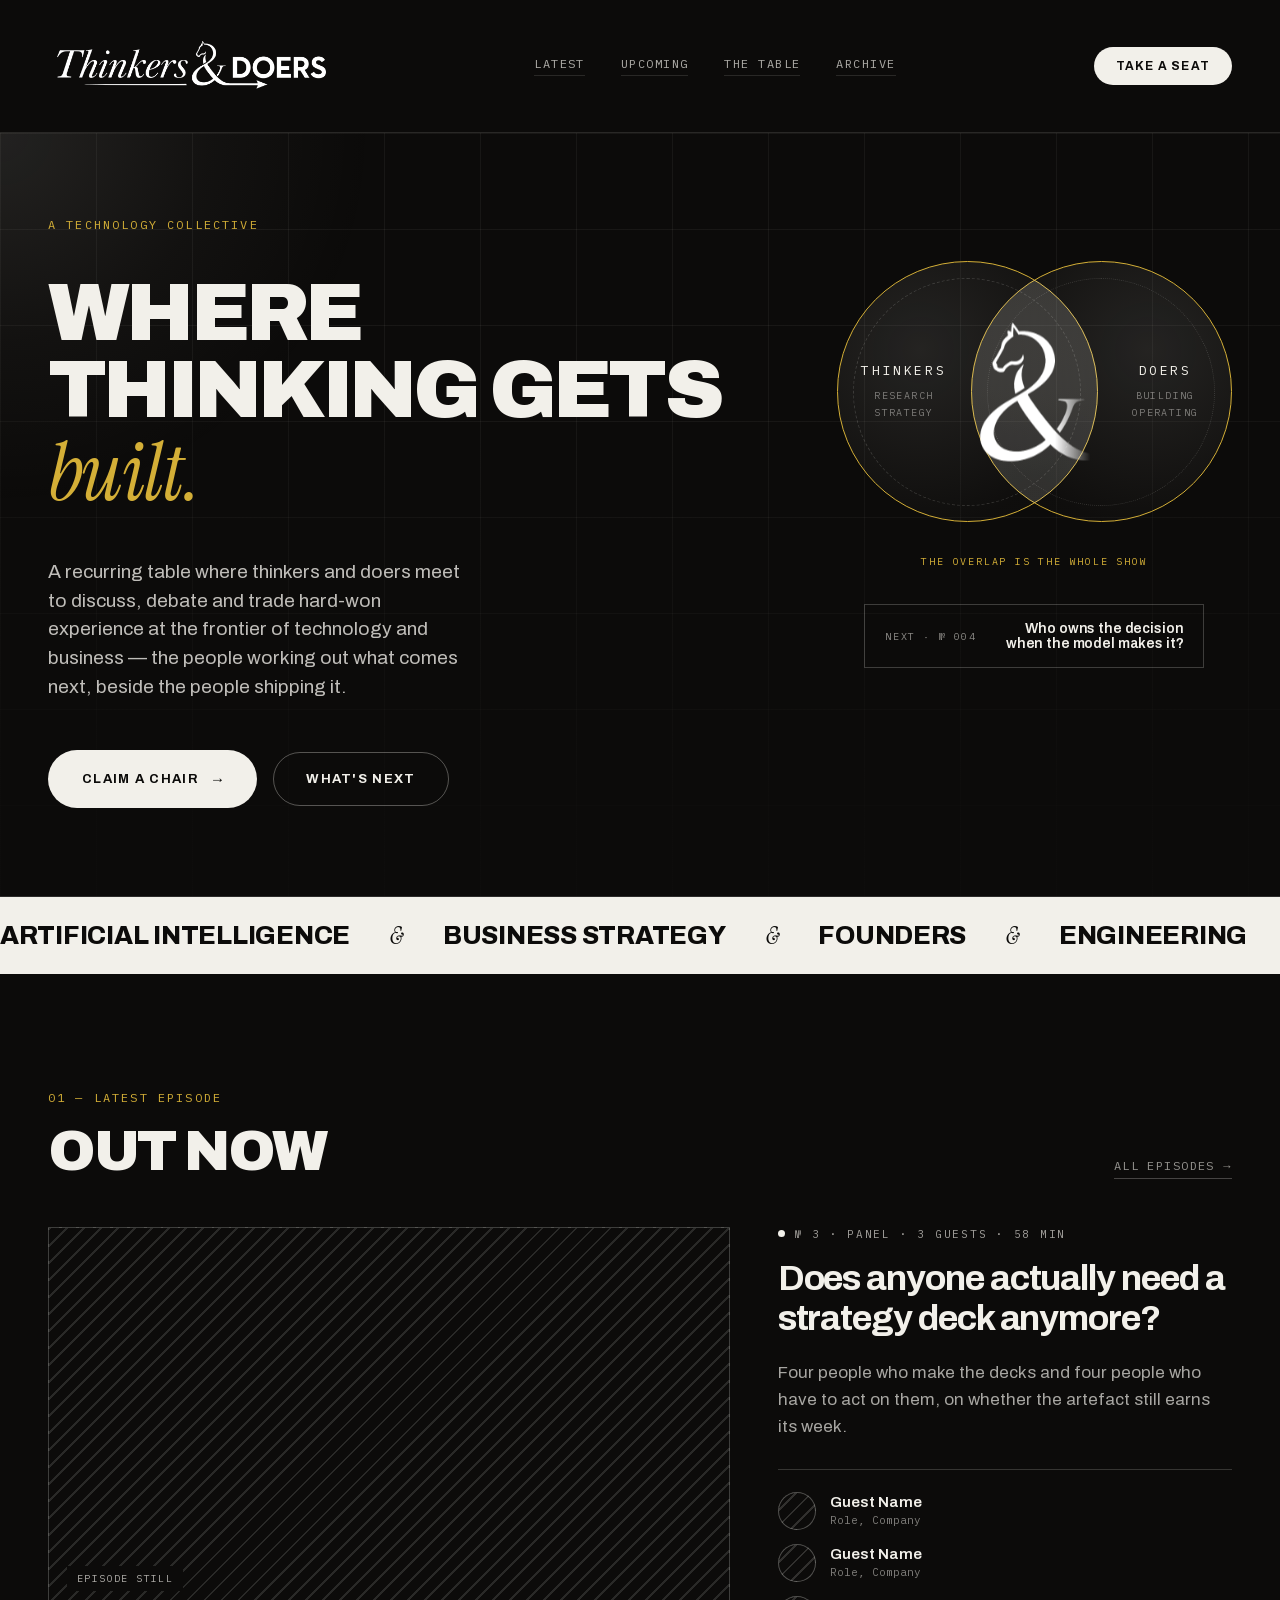
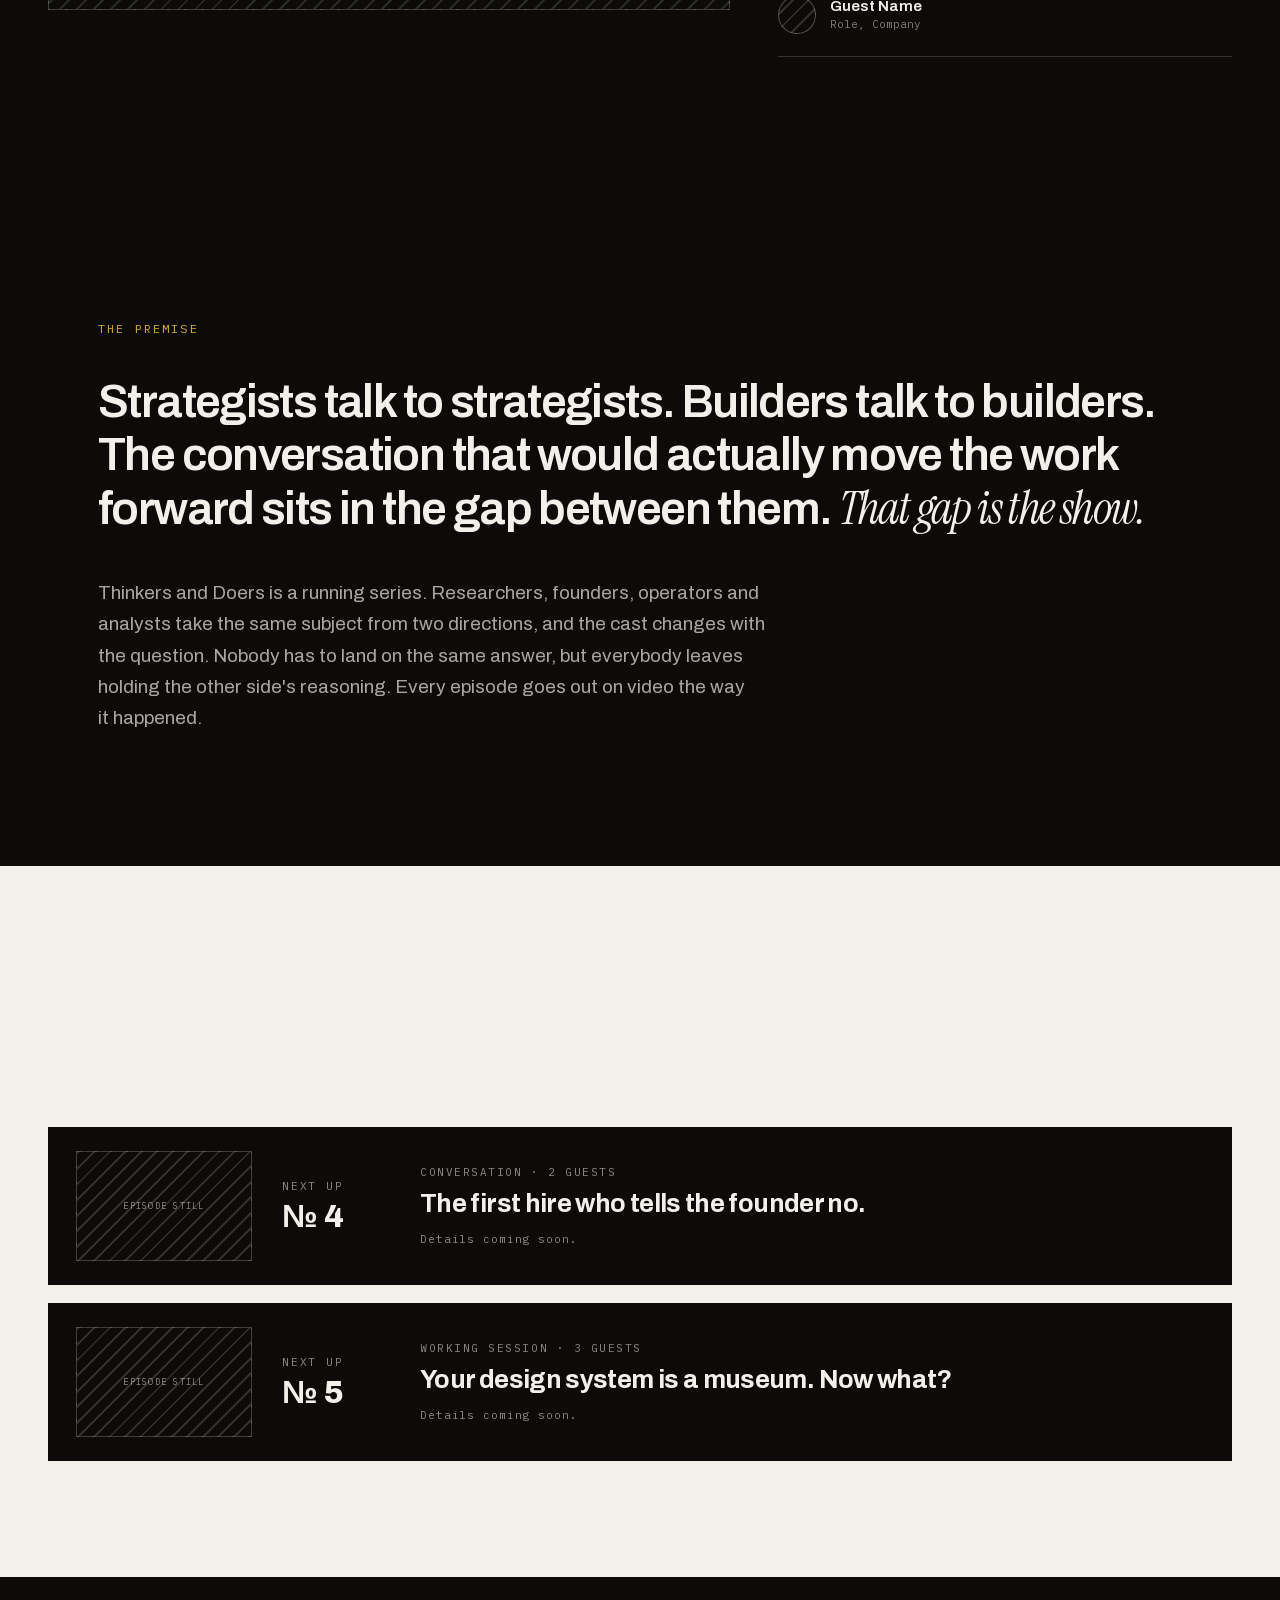
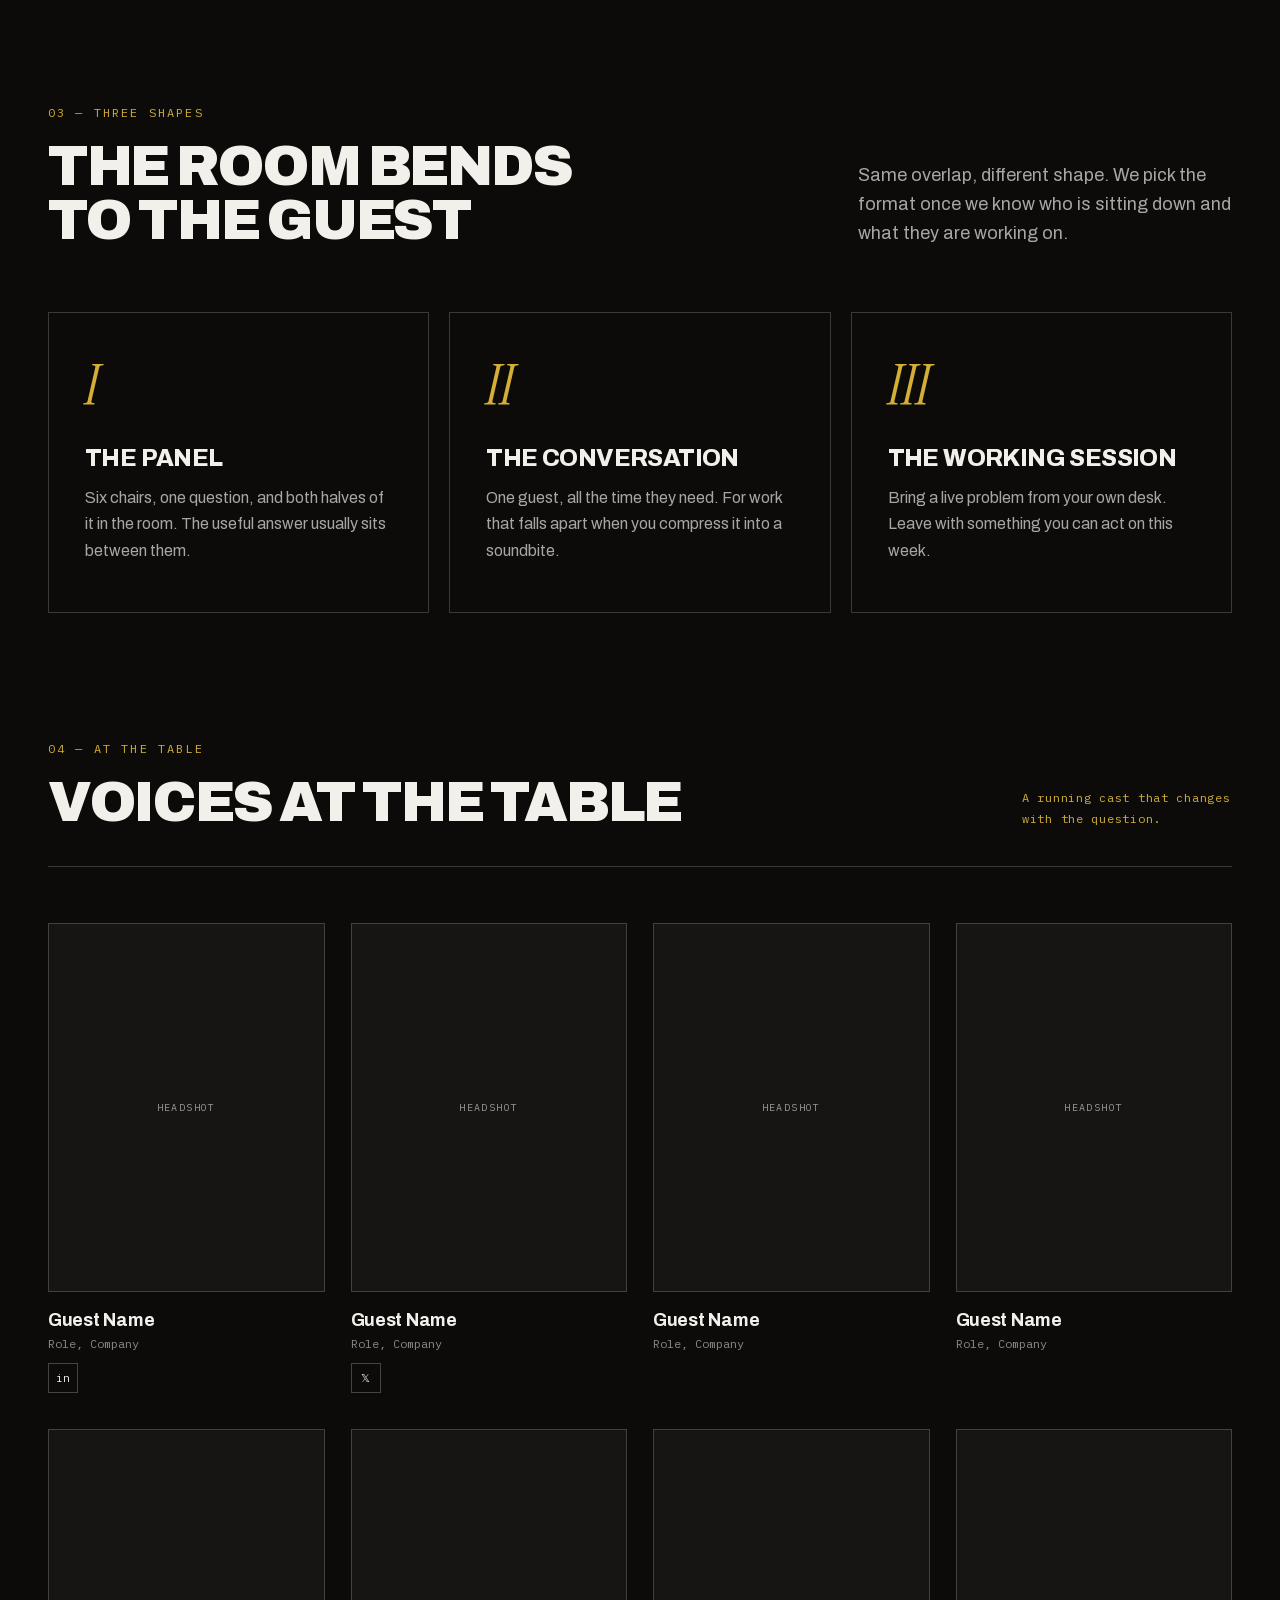
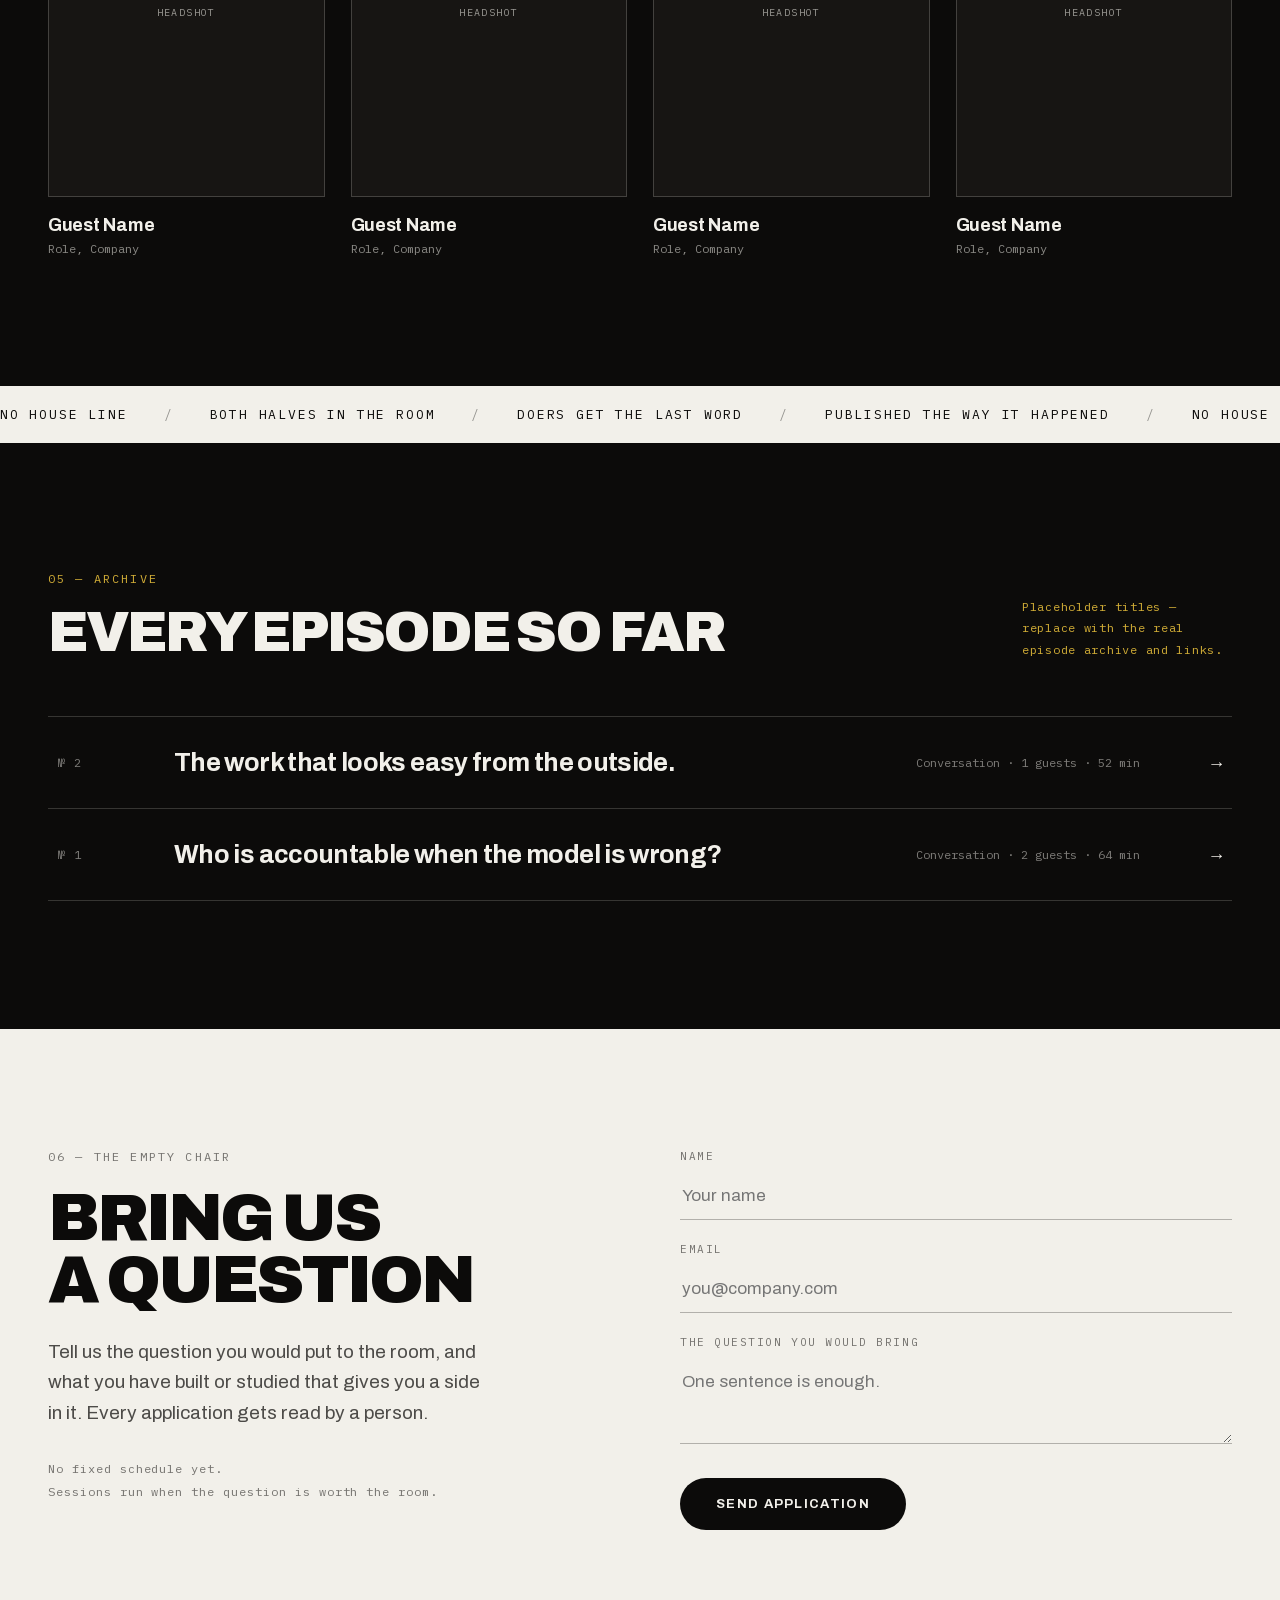
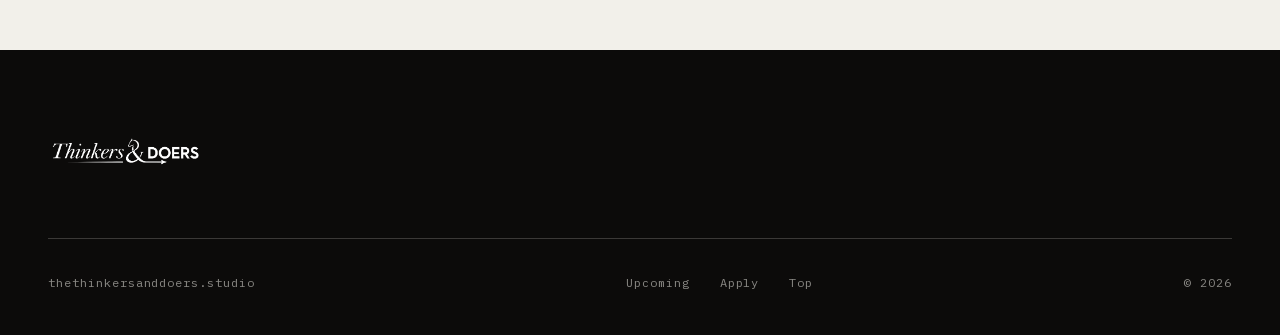
==== index.html @ ba411dca "Update index.html" ====
<!DOCTYPE html>

<html><head>
<meta charset="utf-8"/>
<meta content="width=device-width, initial-scale=1" name="viewport"/>

<link href="css/site.css" rel="stylesheet"/><script src="js/contentful-config.js"></script><script defer="True" src="js/app.js"></script></head>
<body>


<link href="https://fonts.googleapis.com" rel="preconnect"/>
<link crossorigin="" href="https://fonts.gstatic.com" rel="preconnect"/>
<style>/* vietnamese */
@font-face {
  font-family: 'Archivo';
  font-style: normal;
  font-weight: 400;
  font-stretch: 100%;
  font-display: swap;
  src: url("assets/4719a3ae-cb77-4d31-bebf-27160571831c.woff2") format('woff2');
  unicode-range: U+0102-0103, U+0110-0111, U+0128-0129, U+0168-0169, U+01A0-01A1, U+01AF-01B0, U+0300-0301, U+0303-0304, U+0308-0309, U+0323, U+0329, U+1EA0-1EF9, U+20AB;
}
/* latin-ext */
@font-face {
  font-family: 'Archivo';
  font-style: normal;
  font-weight: 400;
  font-stretch: 100%;
  font-display: swap;
  src: url("assets/cec2ffc0-72d8-480b-9ea4-a27e79616622.woff2") format('woff2');
  unicode-range: U+0100-02BA, U+02BD-02C5, U+02C7-02CC, U+02CE-02D7, U+02DD-02FF, U+0304, U+0308, U+0329, U+1D00-1DBF, U+1E00-1E9F, U+1EF2-1EFF, U+2020, U+20A0-20AB, U+20AD-20C0, U+2113, U+2C60-2C7F, U+A720-A7FF;
}
/* latin */
@font-face {
  font-family: 'Archivo';
  font-style: normal;
  font-weight: 400;
  font-stretch: 100%;
  font-display: swap;
  src: url("assets/9b43c657-9368-40c3-822d-322f7251050e.woff2") format('woff2');
  unicode-range: U+0000-00FF, U+0131, U+0152-0153, U+02BB-02BC, U+02C6, U+02DA, U+02DC, U+0304, U+0308, U+0329, U+2000-206F, U+20AC, U+2122, U+2191, U+2193, U+2212, U+2215, U+FEFF, U+FFFD;
}
/* vietnamese */
@font-face {
  font-family: 'Archivo';
  font-style: normal;
  font-weight: 500;
  font-stretch: 100%;
  font-display: swap;
  src: url("assets/4719a3ae-cb77-4d31-bebf-27160571831c.woff2") format('woff2');
  unicode-range: U+0102-0103, U+0110-0111, U+0128-0129, U+0168-0169, U+01A0-01A1, U+01AF-01B0, U+0300-0301, U+0303-0304, U+0308-0309, U+0323, U+0329, U+1EA0-1EF9, U+20AB;
}
/* latin-ext */
@font-face {
  font-family: 'Archivo';
  font-style: normal;
  font-weight: 500;
  font-stretch: 100%;
  font-display: swap;
  src: url("assets/cec2ffc0-72d8-480b-9ea4-a27e79616622.woff2") format('woff2');
  unicode-range: U+0100-02BA, U+02BD-02C5, U+02C7-02CC, U+02CE-02D7, U+02DD-02FF, U+0304, U+0308, U+0329, U+1D00-1DBF, U+1E00-1E9F, U+1EF2-1EFF, U+2020, U+20A0-20AB, U+20AD-20C0, U+2113, U+2C60-2C7F, U+A720-A7FF;
}
/* latin */
@font-face {
  font-family: 'Archivo';
  font-style: normal;
  font-weight: 500;
  font-stretch: 100%;
  font-display: swap;
  src: url("assets/9b43c657-9368-40c3-822d-322f7251050e.woff2") format('woff2');
  unicode-range: U+0000-00FF, U+0131, U+0152-0153, U+02BB-02BC, U+02C6, U+02DA, U+02DC, U+0304, U+0308, U+0329, U+2000-206F, U+20AC, U+2122, U+2191, U+2193, U+2212, U+2215, U+FEFF, U+FFFD;
}
/* vietnamese */
@font-face {
  font-family: 'Archivo';
  font-style: normal;
  font-weight: 600;
  font-stretch: 100%;
  font-display: swap;
  src: url("assets/4719a3ae-cb77-4d31-bebf-27160571831c.woff2") format('woff2');
  unicode-range: U+0102-0103, U+0110-0111, U+0128-0129, U+0168-0169, U+01A0-01A1, U+01AF-01B0, U+0300-0301, U+0303-0304, U+0308-0309, U+0323, U+0329, U+1EA0-1EF9, U+20AB;
}
/* latin-ext */
@font-face {
  font-family: 'Archivo';
  font-style: normal;
  font-weight: 600;
  font-stretch: 100%;
  font-display: swap;
  src: url("assets/cec2ffc0-72d8-480b-9ea4-a27e79616622.woff2") format('woff2');
  unicode-range: U+0100-02BA, U+02BD-02C5, U+02C7-02CC, U+02CE-02D7, U+02DD-02FF, U+0304, U+0308, U+0329, U+1D00-1DBF, U+1E00-1E9F, U+1EF2-1EFF, U+2020, U+20A0-20AB, U+20AD-20C0, U+2113, U+2C60-2C7F, U+A720-A7FF;
}
/* latin */
@font-face {
  font-family: 'Archivo';
  font-style: normal;
  font-weight: 600;
  font-stretch: 100%;
  font-display: swap;
  src: url("assets/9b43c657-9368-40c3-822d-322f7251050e.woff2") format('woff2');
  unicode-range: U+0000-00FF, U+0131, U+0152-0153, U+02BB-02BC, U+02C6, U+02DA, U+02DC, U+0304, U+0308, U+0329, U+2000-206F, U+20AC, U+2122, U+2191, U+2193, U+2212, U+2215, U+FEFF, U+FFFD;
}
/* vietnamese */
@font-face {
  font-family: 'Archivo';
  font-style: normal;
  font-weight: 700;
  font-stretch: 100%;
  font-display: swap;
  src: url("assets/4719a3ae-cb77-4d31-bebf-27160571831c.woff2") format('woff2');
  unicode-range: U+0102-0103, U+0110-0111, U+0128-0129, U+0168-0169, U+01A0-01A1, U+01AF-01B0, U+0300-0301, U+0303-0304, U+0308-0309, U+0323, U+0329, U+1EA0-1EF9, U+20AB;
}
/* latin-ext */
@font-face {
  font-family: 'Archivo';
  font-style: normal;
  font-weight: 700;
  font-stretch: 100%;
  font-display: swap;
  src: url("assets/cec2ffc0-72d8-480b-9ea4-a27e79616622.woff2") format('woff2');
  unicode-range: U+0100-02BA, U+02BD-02C5, U+02C7-02CC, U+02CE-02D7, U+02DD-02FF, U+0304, U+0308, U+0329, U+1D00-1DBF, U+1E00-1E9F, U+1EF2-1EFF, U+2020, U+20A0-20AB, U+20AD-20C0, U+2113, U+2C60-2C7F, U+A720-A7FF;
}
/* latin */
@font-face {
  font-family: 'Archivo';
  font-style: normal;
  font-weight: 700;
  font-stretch: 100%;
  font-display: swap;
  src: url("assets/9b43c657-9368-40c3-822d-322f7251050e.woff2") format('woff2');
  unicode-range: U+0000-00FF, U+0131, U+0152-0153, U+02BB-02BC, U+02C6, U+02DA, U+02DC, U+0304, U+0308, U+0329, U+2000-206F, U+20AC, U+2122, U+2191, U+2193, U+2212, U+2215, U+FEFF, U+FFFD;
}
/* vietnamese */
@font-face {
  font-family: 'Archivo';
  font-style: normal;
  font-weight: 800;
  font-stretch: 100%;
  font-display: swap;
  src: url("assets/4719a3ae-cb77-4d31-bebf-27160571831c.woff2") format('woff2');
  unicode-range: U+0102-0103, U+0110-0111, U+0128-0129, U+0168-0169, U+01A0-01A1, U+01AF-01B0, U+0300-0301, U+0303-0304, U+0308-0309, U+0323, U+0329, U+1EA0-1EF9, U+20AB;
}
/* latin-ext */
@font-face {
  font-family: 'Archivo';
  font-style: normal;
  font-weight: 800;
  font-stretch: 100%;
  font-display: swap;
  src: url("assets/cec2ffc0-72d8-480b-9ea4-a27e79616622.woff2") format('woff2');
  unicode-range: U+0100-02BA, U+02BD-02C5, U+02C7-02CC, U+02CE-02D7, U+02DD-02FF, U+0304, U+0308, U+0329, U+1D00-1DBF, U+1E00-1E9F, U+1EF2-1EFF, U+2020, U+20A0-20AB, U+20AD-20C0, U+2113, U+2C60-2C7F, U+A720-A7FF;
}
/* latin */
@font-face {
  font-family: 'Archivo';
  font-style: normal;
  font-weight: 800;
  font-stretch: 100%;
  font-display: swap;
  src: url("assets/9b43c657-9368-40c3-822d-322f7251050e.woff2") format('woff2');
  unicode-range: U+0000-00FF, U+0131, U+0152-0153, U+02BB-02BC, U+02C6, U+02DA, U+02DC, U+0304, U+0308, U+0329, U+2000-206F, U+20AC, U+2122, U+2191, U+2193, U+2212, U+2215, U+FEFF, U+FFFD;
}
/* vietnamese */
@font-face {
  font-family: 'Archivo';
  font-style: normal;
  font-weight: 900;
  font-stretch: 100%;
  font-display: swap;
  src: url("assets/4719a3ae-cb77-4d31-bebf-27160571831c.woff2") format('woff2');
  unicode-range: U+0102-0103, U+0110-0111, U+0128-0129, U+0168-0169, U+01A0-01A1, U+01AF-01B0, U+0300-0301, U+0303-0304, U+0308-0309, U+0323, U+0329, U+1EA0-1EF9, U+20AB;
}
/* latin-ext */
@font-face {
  font-family: 'Archivo';
  font-style: normal;
  font-weight: 900;
  font-stretch: 100%;
  font-display: swap;
  src: url("assets/cec2ffc0-72d8-480b-9ea4-a27e79616622.woff2") format('woff2');
  unicode-range: U+0100-02BA, U+02BD-02C5, U+02C7-02CC, U+02CE-02D7, U+02DD-02FF, U+0304, U+0308, U+0329, U+1D00-1DBF, U+1E00-1E9F, U+1EF2-1EFF, U+2020, U+20A0-20AB, U+20AD-20C0, U+2113, U+2C60-2C7F, U+A720-A7FF;
}
/* latin */
@font-face {
  font-family: 'Archivo';
  font-style: normal;
  font-weight: 900;
  font-stretch: 100%;
  font-display: swap;
  src: url("assets/9b43c657-9368-40c3-822d-322f7251050e.woff2") format('woff2');
  unicode-range: U+0000-00FF, U+0131, U+0152-0153, U+02BB-02BC, U+02C6, U+02DA, U+02DC, U+0304, U+0308, U+0329, U+2000-206F, U+20AC, U+2122, U+2191, U+2193, U+2212, U+2215, U+FEFF, U+FFFD;
}
/* cyrillic-ext */
@font-face {
  font-family: 'IBM Plex Mono';
  font-style: normal;
  font-weight: 400;
  font-display: swap;
  src: url("assets/10ae69d8-ba87-4111-8df3-6f2a97eb51b6.woff2") format('woff2');
  unicode-range: U+0460-052F, U+1C80-1C8A, U+20B4, U+2DE0-2DFF, U+A640-A69F, U+FE2E-FE2F;
}
/* cyrillic */
@font-face {
  font-family: 'IBM Plex Mono';
  font-style: normal;
  font-weight: 400;
  font-display: swap;
  src: url("assets/4d1a39d1-02e5-4888-9687-e2eee69505e9.woff2") format('woff2');
  unicode-range: U+0301, U+0400-045F, U+0490-0491, U+04B0-04B1, U+2116;
}
/* vietnamese */
@font-face {
  font-family: 'IBM Plex Mono';
  font-style: normal;
  font-weight: 400;
  font-display: swap;
  src: url("assets/0b4d0ebc-cb80-4b86-8756-819ba32a2f39.woff2") format('woff2');
  unicode-range: U+0102-0103, U+0110-0111, U+0128-0129, U+0168-0169, U+01A0-01A1, U+01AF-01B0, U+0300-0301, U+0303-0304, U+0308-0309, U+0323, U+0329, U+1EA0-1EF9, U+20AB;
}
/* latin-ext */
@font-face {
  font-family: 'IBM Plex Mono';
  font-style: normal;
  font-weight: 400;
  font-display: swap;
  src: url("assets/829e0fd6-22c1-4a26-b351-6368c0c0b77a.woff2") format('woff2');
  unicode-range: U+0100-02BA, U+02BD-02C5, U+02C7-02CC, U+02CE-02D7, U+02DD-02FF, U+0304, U+0308, U+0329, U+1D00-1DBF, U+1E00-1E9F, U+1EF2-1EFF, U+2020, U+20A0-20AB, U+20AD-20C0, U+2113, U+2C60-2C7F, U+A720-A7FF;
}
/* latin */
@font-face {
  font-family: 'IBM Plex Mono';
  font-style: normal;
  font-weight: 400;
  font-display: swap;
  src: url("assets/8c51446f-d220-4cb7-9d1c-fde087df1583.woff2") format('woff2');
  unicode-range: U+0000-00FF, U+0131, U+0152-0153, U+02BB-02BC, U+02C6, U+02DA, U+02DC, U+0304, U+0308, U+0329, U+2000-206F, U+20AC, U+2122, U+2191, U+2193, U+2212, U+2215, U+FEFF, U+FFFD;
}
/* cyrillic-ext */
@font-face {
  font-family: 'IBM Plex Mono';
  font-style: normal;
  font-weight: 500;
  font-display: swap;
  src: url("assets/fdde5977-06d8-4953-a5c5-2fdf9b05ec88.woff2") format('woff2');
  unicode-range: U+0460-052F, U+1C80-1C8A, U+20B4, U+2DE0-2DFF, U+A640-A69F, U+FE2E-FE2F;
}
/* cyrillic */
@font-face {
  font-family: 'IBM Plex Mono';
  font-style: normal;
  font-weight: 500;
  font-display: swap;
  src: url("assets/e7423725-7343-4f62-a090-c8ae5ddee151.woff2") format('woff2');
  unicode-range: U+0301, U+0400-045F, U+0490-0491, U+04B0-04B1, U+2116;
}
/* vietnamese */
@font-face {
  font-family: 'IBM Plex Mono';
  font-style: normal;
  font-weight: 500;
  font-display: swap;
  src: url("assets/a8c35145-2b25-411c-8265-ce615ccd0000.woff2") format('woff2');
  unicode-range: U+0102-0103, U+0110-0111, U+0128-0129, U+0168-0169, U+01A0-01A1, U+01AF-01B0, U+0300-0301, U+0303-0304, U+0308-0309, U+0323, U+0329, U+1EA0-1EF9, U+20AB;
}
/* latin-ext */
@font-face {
  font-family: 'IBM Plex Mono';
  font-style: normal;
  font-weight: 500;
  font-display: swap;
  src: url("assets/85552132-4c60-444d-bf93-bd5ab404fb24.woff2") format('woff2');
  unicode-range: U+0100-02BA, U+02BD-02C5, U+02C7-02CC, U+02CE-02D7, U+02DD-02FF, U+0304, U+0308, U+0329, U+1D00-1DBF, U+1E00-1E9F, U+1EF2-1EFF, U+2020, U+20A0-20AB, U+20AD-20C0, U+2113, U+2C60-2C7F, U+A720-A7FF;
}
/* latin */
@font-face {
  font-family: 'IBM Plex Mono';
  font-style: normal;
  font-weight: 500;
  font-display: swap;
  src: url("assets/7594d593-f907-41e8-8f90-cdd5a139e31e.woff2") format('woff2');
  unicode-range: U+0000-00FF, U+0131, U+0152-0153, U+02BB-02BC, U+02C6, U+02DA, U+02DC, U+0304, U+0308, U+0329, U+2000-206F, U+20AC, U+2122, U+2191, U+2193, U+2212, U+2215, U+FEFF, U+FFFD;
}
/* latin-ext */
@font-face {
  font-family: 'Instrument Serif';
  font-style: italic;
  font-weight: 400;
  font-display: swap;
  src: url("assets/b27f3db6-07c5-4ecf-91a4-0f90c6d08f3a.woff2") format('woff2');
  unicode-range: U+0100-02BA, U+02BD-02C5, U+02C7-02CC, U+02CE-02D7, U+02DD-02FF, U+0304, U+0308, U+0329, U+1D00-1DBF, U+1E00-1E9F, U+1EF2-1EFF, U+2020, U+20A0-20AB, U+20AD-20C0, U+2113, U+2C60-2C7F, U+A720-A7FF;
}
/* latin */
@font-face {
  font-family: 'Instrument Serif';
  font-style: italic;
  font-weight: 400;
  font-display: swap;
  src: url("assets/a9b9c350-57a4-4765-9105-528313828cac.woff2") format('woff2');
  unicode-range: U+0000-00FF, U+0131, U+0152-0153, U+02BB-02BC, U+02C6, U+02DA, U+02DC, U+0304, U+0308, U+0329, U+2000-206F, U+20AC, U+2122, U+2191, U+2193, U+2212, U+2215, U+FEFF, U+FFFD;
}
/* latin-ext */
@font-face {
  font-family: 'Instrument Serif';
  font-style: normal;
  font-weight: 400;
  font-display: swap;
  src: url("assets/3253e7dc-650b-403c-9054-ce672b40c518.woff2") format('woff2');
  unicode-range: U+0100-02BA, U+02BD-02C5, U+02C7-02CC, U+02CE-02D7, U+02DD-02FF, U+0304, U+0308, U+0329, U+1D00-1DBF, U+1E00-1E9F, U+1EF2-1EFF, U+2020, U+20A0-20AB, U+20AD-20C0, U+2113, U+2C60-2C7F, U+A720-A7FF;
}
/* latin */
@font-face {
  font-family: 'Instrument Serif';
  font-style: normal;
  font-weight: 400;
  font-display: swap;
  src: url("assets/3d192d7c-6686-436c-86f0-53b54840020a.woff2") format('woff2');
  unicode-range: U+0000-00FF, U+0131, U+0152-0153, U+02BB-02BC, U+02C6, U+02DA, U+02DC, U+0304, U+0308, U+0329, U+2000-206F, U+20AC, U+2122, U+2191, U+2193, U+2212, U+2215, U+FEFF, U+FFFD;
}
</style>
<style>
  * { box-sizing: border-box; }
  body { margin: 0; background: #0C0B0A; color: #F2F0EA; -webkit-font-smoothing: antialiased; overflow-x: hidden; }
  a { color: inherit; text-decoration: none; }
  a:hover { color: inherit; }
  ::selection { background: #F2F0EA; color: #0C0B0A; }
  @keyframes tdmar { from { transform: translateX(0); } to { transform: translateX(-50%); } }
  @keyframes tdmarR { from { transform: translateX(-50%); } to { transform: translateX(0); } }
  @keyframes tdrise { from { transform: translateY(105%) rotate(3deg); opacity: 0; } to { transform: translateY(0) rotate(0deg); opacity: 1; } }
  @keyframes tdfade { from { opacity: 0; transform: translateY(18px); } to { opacity: 1; transform: translateY(0); } }
  @keyframes tdpulse { 0% { box-shadow: 0 0 0 0 rgba(242,240,234,0.55); } 70% { box-shadow: 0 0 0 12px rgba(242,240,234,0); } 100% { box-shadow: 0 0 0 0 rgba(242,240,234,0); } }
  @keyframes tddrift { from { transform: translateY(0); } to { transform: translateY(-8px); } }
  @keyframes tdmark { from { opacity: 0; transform: scale(0.72) rotate(-7deg); } to { opacity: 1; transform: scale(1) rotate(0deg); } }
  @keyframes tdorbit { from { transform: rotate(0deg); } to { transform: rotate(360deg); } }
  @keyframes tdvennL { from { transform: translateX(58px); opacity: 0; } to { transform: translateX(0); opacity: 1; } }
  @keyframes tdvennR { from { transform: translateX(-58px); opacity: 0; } to { transform: translateX(0); opacity: 1; } }
  @keyframes tdspin { from { transform: rotate(0deg); } to { transform: rotate(360deg); } }
  @keyframes tdspinR { from { transform: rotate(0deg); } to { transform: rotate(-360deg); } }
  @keyframes tdgrid { from { background-position: 0 0, 0 0; } to { background-position: 0 96px, 96px 0; } }
  @keyframes tdring { 0% { transform: scale(1); opacity: 0.5; } 70% { transform: scale(1.5); opacity: 0; } 100% { transform: scale(1.5); opacity: 0; } }
  @keyframes tdcycle {
    0%, 15% { transform: translateY(0); }
    20%, 35% { transform: translateY(-20%); }
    40%, 55% { transform: translateY(-40%); }
    60%, 75% { transform: translateY(-60%); }
    80%, 100% { transform: translateY(-80%); }
  }
  @media (prefers-reduced-motion: reduce) {
    * { animation-duration: 0.01ms !important; animation-iteration-count: 1 !important; transition-duration: 0.01ms !important; }
  }
  .td-hero > div:first-child { min-width: 0; }
  header.td-pad a { white-space: nowrap; }
  @media (max-width: 1180px) {
    header.td-pad img { height: 68px !important; }
  }
  @media (max-width: 1040px) {
    .td-navlinks { display: none !important; }
    header.td-pad img { height: 56px !important; }
  }
  @media (max-width: 940px) {
    .td-hero { grid-template-columns: 1fr !important; gap: 40px !important; }
    .td-2 { grid-template-columns: 1fr !important; }
    .td-3 { grid-template-columns: 1fr !important; }
    .td-sess { grid-template-columns: 64px 1fr 44px !important; }
    .td-sessmeta { display: none !important; }
  }
  @media (max-width: 860px) {
    .td-4 { grid-template-columns: 1fr 1fr !important; }
    .td-pad { padding-left: 20px !important; padding-right: 20px !important; }
    .td-navlinks { display: none !important; }
    .td-row { flex-direction: column !important; align-items: flex-start !important; gap: 16px !important; }
    .td-card { flex-direction: column !important; align-items: flex-start !important; gap: 20px !important; }
  }
</style>

<div style="font-family: Archivo, Helvetica, Arial, sans-serif; background: #0C0B0A; color: #F2F0EA; overflow-x: clip;">
<header class="td-pad" data-comment-anchor="7b2ddf3c8a-header" style="position: relative; z-index: 60; display: flex; align-items: center; justify-content: space-between; gap: 24px; padding: 18px 48px; border-bottom: 1px solid rgba(242,240,234,0.12);">
<a href="#top" style="display: flex; align-items: center;">
<img alt="Thinkers &amp; Doers" src="assets/d947795f-b43b-48bf-98f6-3fd91f09ae58.png" style="height: 96px; width: auto; filter: invert(1); display: block; transition: opacity 300ms ease"/>
</a>
<nav class="td-navlinks" style="display: flex; align-items: center; gap: 36px; font-family: 'IBM Plex Mono', monospace; font-size: 12px; letter-spacing: 0.12em; text-transform: uppercase;">
<a href="#latest" style="position: relative; padding-bottom: 4px; border-bottom: 1px solid rgba(242,240,234,0.18); transition: border-color 250ms ease, opacity 250ms ease; opacity: 0.7;">Latest</a>
<a href="#upcoming" style="position: relative; padding-bottom: 4px; border-bottom: 1px solid rgba(242,240,234,0.18); transition: border-color 250ms ease, opacity 250ms ease; opacity: 0.7;">Upcoming</a>
<a href="#table" style="position: relative; padding-bottom: 4px; border-bottom: 1px solid rgba(242,240,234,0.18); transition: border-color 250ms ease, opacity 250ms ease; opacity: 0.7;">The table</a>
<a href="#sessions" style="position: relative; padding-bottom: 4px; border-bottom: 1px solid rgba(242,240,234,0.18); transition: border-color 250ms ease, opacity 250ms ease; opacity: 0.7;">Archive</a>
</nav>
<a href="#apply" style="display: inline-flex; align-items: center; gap: 10px; padding: 12px 22px; background: #F2F0EA; color: #0C0B0A; font-size: 12px; font-weight: 700; letter-spacing: 0.1em; text-transform: uppercase; border-radius: 999px; transition: transform 260ms cubic-bezier(.2,.8,.2,1), background 260ms ease;">Take a seat</a>
</header>
<section id="top" style="position: relative; min-height: calc(100vh - 140px); display: flex; align-items: center; overflow: hidden; border-bottom: 1px solid rgba(242,240,234,0.14);">
<div style="position: absolute; inset: -96px; background-image: linear-gradient(rgba(242,240,234,0.055) 1px, transparent 1px), linear-gradient(90deg, rgba(242,240,234,0.055) 1px, transparent 1px); background-size: 96px 96px; pointer-events: none; animation: tdgrid 14s linear infinite;"></div>
<div style="position: absolute; inset: 0; background: radial-gradient(120% 90% at 50% 0%, transparent 40%, rgba(12,11,10,0.85) 100%); pointer-events: none;"></div>
<div style="position: absolute; width: 780px; height: 780px; left: 0; top: 0; margin: -390px 0 0 -390px; border-radius: 999px; background: radial-gradient(circle, rgba(242,240,234,0.10) 0%, rgba(242,240,234,0.03) 38%, transparent 68%); pointer-events: none; transition: transform 600ms cubic-bezier(.2,.8,.2,1); will-change: transform;"></div>
<div class="td-pad" data-parallax="1" style="position: relative; width: 100%; max-width: 1520px; margin: 0 auto; padding: 84px 48px 88px; will-change: transform;">
<div class="td-hero" style="display: grid; grid-template-columns: minmax(0, 1.5fr) minmax(272px, 0.8fr); gap: 48px; align-items: start;">
<div>
<div style="display: flex; align-items: center; gap: 12px; font-family: 'IBM Plex Mono', monospace; font-size: 12px; letter-spacing: 0.18em; text-transform: uppercase; color: #D4AF37; margin-bottom: 44px; opacity: 0; animation: tdfade 700ms cubic-bezier(.2,.8,.2,1) 120ms forwards;">
<span style="width: 8px; height: 8px; border-radius: 999px; background: #F2F0EA; display: none; animation: tdpulse 2.6s ease-out infinite"></span>
            A technology collective
          </div>
<h1 style="font-family: Archivo, sans-serif; font-weight: 900; font-size: clamp(44px, 6.4vw, 92px); line-height: 0.9; letter-spacing: -0.045em; margin: 0 0 36px; text-transform: uppercase;">
<span style="display: block; overflow: hidden; padding-bottom: 0.04em;"><span style="display: inline-block; animation: tdrise 900ms cubic-bezier(.16,1,.3,1) 100ms both;">Where</span></span>
<span style="display: block; overflow: hidden; padding-bottom: 0.04em;"><span style="display: inline-block; animation: tdrise 900ms cubic-bezier(.16,1,.3,1) 220ms both;">thinking gets</span></span>
<span style="display: block; overflow: hidden; color: #D4AF37; padding-bottom: 0.08em;"><span style="display: inline-block; animation: tdrise 900ms cubic-bezier(.16,1,.3,1) 340ms both; font-family: 'Instrument Serif', serif; font-weight: 400; font-style: italic; text-transform: none; letter-spacing: -0.02em;"><span style="display: inline-block; overflow: hidden; height: 1.04em; vertical-align: bottom;"><span style="display: block; animation: tdcycle 13s cubic-bezier(.76,0,.24,1) infinite;"><span style="display: block; height: 1.04em; line-height: 1.04em;">built.</span><span style="display: block; height: 1.04em; line-height: 1.04em;">tested.</span><span style="display: block; height: 1.04em; line-height: 1.04em;">defended.</span><span style="display: block; height: 1.04em; line-height: 1.04em;">rebuilt.</span><span style="display: block; height: 1.04em; line-height: 1.04em;">built.</span></span></span></span></span>
</h1>
<p data-comment-anchor="f48446fb32-p" style="font-size: clamp(17px, 1.5vw, 21px); line-height: 1.5; color: rgba(242,240,234,0.78); max-width: 38ch; margin: 0 0 48px; text-wrap: pretty; opacity: 0; animation: tdfade 800ms cubic-bezier(.2,.8,.2,1) 560ms forwards;">A recurring table where thinkers and doers meet to discuss, debate and trade hard-won experience at the frontier of technology and business — the people working out what comes next, beside the people shipping it.</p>
<div class="td-row" style="display: flex; align-items: center; gap: 16px; opacity: 0; animation: tdfade 800ms cubic-bezier(.2,.8,.2,1) 700ms forwards;">
<a href="#apply" style="display: inline-flex; align-items: center; gap: 14px; padding: 19px 34px; background: #F2F0EA; color: #0C0B0A; font-size: 13px; font-weight: 700; letter-spacing: 0.1em; text-transform: uppercase; border-radius: 999px; transition: transform 300ms cubic-bezier(.2,.8,.2,1), box-shadow 300ms ease;">Claim a chair <span style="font-family: 'IBM Plex Mono', monospace; font-size: 15px;">→</span></a>
<a href="#upcoming" style="display: inline-flex; align-items: center; gap: 12px; padding: 19px 32px; border: 1px solid rgba(242,240,234,0.32); border-radius: 999px; font-size: 13px; font-weight: 700; letter-spacing: 0.1em; text-transform: uppercase; transition: border-color 300ms ease, background 300ms ease, transform 300ms cubic-bezier(.2,.8,.2,1);">What's next</a>
</div>
</div>
<div style="opacity: 0; animation: tdfade 900ms cubic-bezier(.2,.8,.2,1) 820ms forwards; display: flex; flex-direction: column; align-items: center; gap: 30px;">
<div class="td-venn" style="width: 100%; max-width: 520px;"><div style="position: relative; width: 100%; aspect-ratio: 520 / 470; animation: tddrift 6s ease-in-out infinite alternate;">
<div style="position: absolute; left: 0; top: 12.3%; width: 66.15%; aspect-ratio: 1; border-radius: 999px; border: 1px solid #D4AF37; background: radial-gradient(circle at 32% 34%, rgba(242,240,234,0.11), rgba(242,240,234,0.015) 72%); animation: tdvennL 1200ms cubic-bezier(.16,1,.3,1) 850ms both;"></div>
<div style="position: absolute; left: 33.85%; top: 12.3%; width: 66.15%; aspect-ratio: 1; border-radius: 999px; border: 1px solid #D4AF37; background: radial-gradient(circle at 68% 34%, rgba(242,240,234,0.11), rgba(242,240,234,0.015) 72%); animation: tdvennR 1200ms cubic-bezier(.16,1,.3,1) 850ms both;"></div>
<div style="position: absolute; left: 4.2%; top: 17%; width: 57.7%; aspect-ratio: 1; border-radius: 999px; border: 1px dashed rgba(242,240,234,0.16); animation: tdorbit 72s linear infinite;"></div>
<div style="position: absolute; left: 38.1%; top: 17%; width: 57.7%; aspect-ratio: 1; border-radius: 999px; border: 1px dotted rgba(242,240,234,0.16); animation: tdorbit 96s linear infinite reverse;"></div>
<div style="position: absolute; left: 0; top: 12.3%; width: 66.15%; aspect-ratio: 1; border-radius: 999px; overflow: hidden; opacity: 0; animation: tdfade 900ms ease 1450ms forwards;">
<div style="width: 100%; aspect-ratio: 1; border-radius: 999px; margin-left: 51.2%; background: rgba(242,240,234,0.14);"></div>
</div>
<div style="position: absolute; left: 50%; top: 49%; width: 36.7%; aspect-ratio: 1; margin-left: -18.35%; transform: translateY(-50%);">
<div style="width: 100%; height: 100%; border-radius: 999px; border: 1px solid #D4AF37; animation: tdring 4.2s ease-out 1700ms infinite both;"></div>
</div>
<div style="position: absolute; left: 50%; top: 49%; width: 29.2%; margin-left: -14.6%; transform: translateY(-50%);">
<img alt="Thinkers &amp; Doers" src="assets/7e81a71a-c935-4d24-8d67-53e2f6688cd4.png" style="display: block; width: 100%; height: auto; filter: invert(1); opacity: 0; animation: tdmark 1000ms cubic-bezier(.16,1,.3,1) 1550ms forwards;"/>
</div>
<div style="position: absolute; left: 0; top: 12.3%; width: 33.85%; height: 73.2%; display: flex; flex-direction: column; align-items: center; justify-content: center; gap: 8px; animation: tdvennL 1200ms cubic-bezier(.16,1,.3,1) 1000ms both;">
<span style="font-family: 'IBM Plex Mono', monospace; font-size: 13px; letter-spacing: 0.2em; text-transform: uppercase;">Thinkers</span>
<span style="font-family: 'IBM Plex Mono', monospace; font-size: 10px; letter-spacing: 0.14em; text-transform: uppercase; color: rgba(242,240,234,0.45); text-align: center; line-height: 1.7;">Research<br/>Strategy</span>
</div>
<div style="position: absolute; left: 66.15%; top: 12.3%; width: 33.85%; height: 73.2%; display: flex; flex-direction: column; align-items: center; justify-content: center; gap: 8px; animation: tdvennR 1200ms cubic-bezier(.16,1,.3,1) 1000ms both;">
<span style="font-family: 'IBM Plex Mono', monospace; font-size: 13px; letter-spacing: 0.2em; text-transform: uppercase;">Doers</span>
<span style="font-family: 'IBM Plex Mono', monospace; font-size: 10px; letter-spacing: 0.14em; text-transform: uppercase; color: rgba(242,240,234,0.45); text-align: center; line-height: 1.7;">Building<br/>Operating</span>
</div>
<div style="position: absolute; left: 0; right: 0; bottom: 1.7%; text-align: center; font-family: 'IBM Plex Mono', monospace; font-size: 10px; letter-spacing: 0.18em; text-transform: uppercase; color: #D4AF37; opacity: 0; animation: tdfade 800ms ease 1900ms forwards;">The overlap is the whole show</div>
</div></div>
<a href="#upcoming" style="width: 100%; max-width: 340px; display: flex; align-items: center; justify-content: space-between; gap: 16px; padding: 16px 20px; border: 1px solid rgba(242,240,234,0.22); transition: background 320ms ease, border-color 320ms ease, transform 320ms cubic-bezier(.2,.8,.2,1);">
<span style="font-family: 'IBM Plex Mono', monospace; font-size: 10px; letter-spacing: 0.16em; text-transform: uppercase; color: rgba(242,240,234,0.55);">Next · № 004</span>
<span style="font-size: 14px; font-weight: 600; letter-spacing: -0.01em; text-align: right;">Who owns the decision<br/>when the model makes it?</span>
</a>
</div>
</div>
</div>
<div style="position: absolute; bottom: 26px; left: 50%; transform: translateX(-50%); font-family: 'IBM Plex Mono', monospace; font-size: 10px; letter-spacing: 0.22em; text-transform: uppercase; color: rgba(242,240,234,0.4); opacity: 0; animation: tdfade 800ms ease 1200ms forwards"></div>
</section>
<div style="background: #F2F0EA; color: #0C0B0A; padding: 22px 0; overflow: hidden;">
<div style="display: flex; width: max-content; animation: tdmar 38s linear infinite;">
<div style="display: flex; align-items: center; gap: 40px; padding-right: 40px; font-weight: 800; font-size: clamp(18px, 2vw, 26px); letter-spacing: -0.01em; text-transform: uppercase; white-space: nowrap;">
<span>Artificial intelligence</span><span style="font-family: 'Instrument Serif', serif; font-style: italic; font-weight: 400; text-transform: none;">&amp;</span>
<span>Business strategy</span><span style="font-family: 'Instrument Serif', serif; font-style: italic; font-weight: 400; text-transform: none;">&amp;</span>
<span>Founders</span><span style="font-family: 'Instrument Serif', serif; font-style: italic; font-weight: 400; text-transform: none;">&amp;</span>
<span>Engineering</span><span style="font-family: 'Instrument Serif', serif; font-style: italic; font-weight: 400; text-transform: none;">&amp;</span>
<span>Product</span><span style="font-family: 'Instrument Serif', serif; font-style: italic; font-weight: 400; text-transform: none;">&amp;</span>
<span>Design</span><span style="font-family: 'Instrument Serif', serif; font-style: italic; font-weight: 400; text-transform: none;">&amp;</span>
</div>
<div aria-hidden="true" style="display: flex; align-items: center; gap: 40px; padding-right: 40px; font-weight: 800; font-size: clamp(18px, 2vw, 26px); letter-spacing: -0.01em; text-transform: uppercase; white-space: nowrap;">
<span>Artificial intelligence</span><span style="font-family: 'Instrument Serif', serif; font-style: italic; font-weight: 400; text-transform: none;">&amp;</span>
<span>Business strategy</span><span style="font-family: 'Instrument Serif', serif; font-style: italic; font-weight: 400; text-transform: none;">&amp;</span>
<span>Founders</span><span style="font-family: 'Instrument Serif', serif; font-style: italic; font-weight: 400; text-transform: none;">&amp;</span>
<span>Engineering</span><span style="font-family: 'Instrument Serif', serif; font-style: italic; font-weight: 400; text-transform: none;">&amp;</span>
<span>Product</span><span style="font-family: 'Instrument Serif', serif; font-style: italic; font-weight: 400; text-transform: none;">&amp;</span>
<span>Design</span><span style="font-family: 'Instrument Serif', serif; font-style: italic; font-weight: 400; text-transform: none;">&amp;</span>
</div>
</div>
</div>
<section class="td-pad" id="latest" style="padding: 116px 48px 104px; max-width: 1360px; margin: 0 auto;">
<div class="td-row" data-reveal="1" style="display: flex; align-items: flex-end; justify-content: space-between; gap: 32px; margin-bottom: 48px; opacity: 0; transform: translateY(20px); transition: opacity 800ms cubic-bezier(.2,.8,.2,1), transform 800ms cubic-bezier(.2,.8,.2,1);">
<div>
<div style="font-family: 'IBM Plex Mono', monospace; font-size: 12px; letter-spacing: 0.18em; text-transform: uppercase; color: #D4AF37; margin-bottom: 20px;">01 — Latest episode</div>
<h2 style="font-family: Archivo, sans-serif; font-weight: 900; font-size: clamp(34px, 4.4vw, 62px); line-height: 0.96; letter-spacing: -0.04em; margin: 0; text-transform: uppercase;">Out now</h2>
</div>
<a href="#sessions" style="font-family: 'IBM Plex Mono', monospace; font-size: 12px; letter-spacing: 0.12em; text-transform: uppercase; color: rgba(242,240,234,0.6); padding-bottom: 4px; border-bottom: 1px solid rgba(242,240,234,0.25); transition: color 250ms ease, border-color 250ms ease;">All episodes →</a>
</div>
<div class="td-2" data-reveal="1" align-items: start; opacity: 0; transform: translateY(24px); transition: opacity 900ms cubic-bezier(.2,.8,.2,1), transform 900ms cubic-bezier(.2,.8,.2,1);"><div class="td-2" data-reveal="1" id="latest-episode" style="display:grid;grid-template-columns:1.5fr 1fr;gap:48px;align-items:start;opacity:0;transform:translateY(24px)"><div class="td-episode-media" id="latest-media"></div><div id="latest-content"></div></div></div>
</section>
<section class="td-pad" data-comment-anchor="0941ca6dfa-section" style="padding: 132px 48px; max-width: 1180px; margin: 0 auto;">
<div data-reveal="1" style="font-family: 'IBM Plex Mono', monospace; font-size: 12px; letter-spacing: 0.18em; text-transform: uppercase; color: #D4AF37; margin-bottom: 40px; opacity: 0; transform: translateY(20px); transition: opacity 800ms cubic-bezier(.2,.8,.2,1), transform 800ms cubic-bezier(.2,.8,.2,1);">The premise</div>
<p data-reveal="1" style="font-size: clamp(28px, 3.6vw, 50px); line-height: 1.16; letter-spacing: -0.035em; font-weight: 600; margin: 0 0 40px; text-wrap: pretty; opacity: 0; transform: translateY(24px); transition: opacity 900ms cubic-bezier(.2,.8,.2,1) 80ms, transform 900ms cubic-bezier(.2,.8,.2,1) 80ms;">Strategists talk to strategists. Builders talk to builders. The conversation that would actually move the work forward sits in the gap between them. <span style="font-family: 'Instrument Serif', serif; font-style: italic; font-weight: 400;">That gap is the show.</span></p>
<p data-comment-anchor="e5106dffe0-p" data-reveal="1" style="font-size: 19px; line-height: 1.65; color: rgba(242,240,234,0.68); max-width: 62ch; margin: 0; text-wrap: pretty; opacity: 0; transform: translateY(24px); transition: opacity 900ms cubic-bezier(.2,.8,.2,1) 180ms, transform 900ms cubic-bezier(.2,.8,.2,1) 180ms;">Thinkers and Doers is a running series. Researchers, founders, operators and analysts take the same subject from two directions, and the cast changes with the question. Nobody has to land on the same answer, but everybody leaves holding the other side's reasoning. Every episode goes out on video the way it happened.</p>
</section>
<section data-comment-anchor="7a47d15aa6-section" id="upcoming" style="background: #F2F0EA; color: #0C0B0A; padding: 116px 0;">
<div class="td-pad" style="max-width: 1360px; margin: 0 auto; padding: 0 48px;">
<div class="td-row" data-reveal="1" style="display: flex; align-items: flex-end; justify-content: space-between; gap: 32px; margin-bottom: 56px; opacity: 0; transform: translateY(20px); transition: opacity 800ms cubic-bezier(.2,.8,.2,1), transform 800ms cubic-bezier(.2,.8,.2,1);">
<div>
<div style="font-family: 'IBM Plex Mono', monospace; font-size: 12px; letter-spacing: 0.18em; text-transform: uppercase; color: rgba(12,11,10,0.55); margin-bottom: 20px;">02 — Upcoming</div>
<h2 style="font-family: Archivo, sans-serif; font-weight: 900; font-size: clamp(34px, 4.4vw, 62px); line-height: 0.96; letter-spacing: -0.04em; margin: 0; text-transform: uppercase;">Pull up a chair</h2>
</div>
<p style="font-family: 'IBM Plex Mono', monospace; font-size: 12px; letter-spacing: 0.06em; color: rgba(12,11,10,0.55); margin: 0; max-width: 32ch; line-height: 1.8;"></p>
</div>
<div class="td-episode-list" id="upcoming-list" style="display: flex; flex-direction: column; gap: 18px;"></div>
</div></section>
<section class="td-pad" id="format" style="padding: 128px 48px; max-width: 1360px; margin: 0 auto;">
<div class="td-row" data-reveal="1" style="display: flex; align-items: flex-end; justify-content: space-between; gap: 40px; margin-bottom: 64px; opacity: 0; transform: translateY(20px); transition: opacity 800ms cubic-bezier(.2,.8,.2,1), transform 800ms cubic-bezier(.2,.8,.2,1);">
<div>
<div style="font-family: 'IBM Plex Mono', monospace; font-size: 12px; letter-spacing: 0.18em; text-transform: uppercase; color: #D4AF37; margin-bottom: 20px;">03 — Three shapes</div>
<h2 style="font-family: Archivo, sans-serif; font-weight: 900; font-size: clamp(34px, 4.4vw, 62px); line-height: 0.96; letter-spacing: -0.04em; margin: 0; text-transform: uppercase;">The room bends<br/>to the guest</h2>
</div>
<p style="font-size: 18px; line-height: 1.6; color: rgba(242,240,234,0.68); margin: 0; max-width: 34ch; text-wrap: pretty;">Same overlap, different shape. We pick the format once we know who is sitting down and what they are working on.</p>
</div>
<div class="td-3" style="display: grid; grid-template-columns: repeat(3, 1fr); gap: 20px;">
<div data-reveal="1" style="border: 1px solid rgba(242,240,234,0.2); padding: 44px 36px 48px; transition: background 420ms ease, transform 420ms cubic-bezier(.2,.8,.2,1), border-color 420ms ease; opacity: 0; transform: translateY(26px);">
<div style="font-family: 'Instrument Serif', serif; font-style: italic; font-size: 56px; line-height: 1; margin-bottom: 32px; color: #D4AF37;">I</div>
<h3 style="font-size: 24px; font-weight: 800; letter-spacing: -0.025em; margin: 0 0 14px; text-transform: uppercase;">The panel</h3>
<p style="font-size: 16px; line-height: 1.65; color: rgba(242,240,234,0.68); margin: 0;">Six chairs, one question, and both halves of it in the room. The useful answer usually sits between them.</p>
</div>
<div data-reveal="1" style="border: 1px solid rgba(242,240,234,0.2); padding: 44px 36px 48px; transition: background 420ms ease, transform 420ms cubic-bezier(.2,.8,.2,1), border-color 420ms ease; opacity: 0; transform: translateY(26px);">
<div style="font-family: 'Instrument Serif', serif; font-style: italic; font-size: 56px; line-height: 1; margin-bottom: 32px; color: #D4AF37;">II</div>
<h3 style="font-size: 24px; font-weight: 800; letter-spacing: -0.025em; margin: 0 0 14px; text-transform: uppercase;">The conversation</h3>
<p style="font-size: 16px; line-height: 1.65; color: rgba(242,240,234,0.68); margin: 0;">One guest, all the time they need. For work that falls apart when you compress it into a soundbite.</p>
</div>
<div data-reveal="1" style="border: 1px solid rgba(242,240,234,0.2); padding: 44px 36px 48px; transition: background 420ms ease, transform 420ms cubic-bezier(.2,.8,.2,1), border-color 420ms ease; opacity: 0; transform: translateY(26px);">
<div style="font-family: 'Instrument Serif', serif; font-style: italic; font-size: 56px; line-height: 1; margin-bottom: 32px; color: #D4AF37;">III</div>
<h3 style="font-size: 24px; font-weight: 800; letter-spacing: -0.025em; margin: 0 0 14px; text-transform: uppercase;">The working session</h3>
<p style="font-size: 16px; line-height: 1.65; color: rgba(242,240,234,0.68); margin: 0;">Bring a live problem from your own desk. Leave with something you can act on this week.</p>
</div>
</div>
</section>
<section class="td-pad" data-comment-anchor="4e20027e70-section" id="table" style="padding: 0 48px 128px; max-width: 1360px; margin: 0 auto;">
<div class="td-row" data-reveal="1" style="display: flex; align-items: flex-end; justify-content: space-between; gap: 32px; padding-bottom: 36px; border-bottom: 1px solid rgba(242,240,234,0.2); margin-bottom: 56px; opacity: 0; transform: translateY(20px); transition: opacity 800ms cubic-bezier(.2,.8,.2,1), transform 800ms cubic-bezier(.2,.8,.2,1);">
<div>
<div style="font-family: 'IBM Plex Mono', monospace; font-size: 12px; letter-spacing: 0.18em; text-transform: uppercase; color: #D4AF37; margin-bottom: 20px;">04 — At the table</div>
<h2 style="font-family: Archivo, sans-serif; font-weight: 900; font-size: clamp(34px, 4.4vw, 62px); line-height: 0.96; letter-spacing: -0.04em; margin: 0; text-transform: uppercase;">Voices at the table</h2>
</div>
<p style="font-family: 'IBM Plex Mono', monospace; font-size: 12px; letter-spacing: 0.06em; color: #D4AF37; margin: 0; max-width: 30ch; line-height: 1.8;">A running cast that changes with the question.</p>
</div>
<div class="td-4" id="guest-grid" style="display: grid; grid-template-columns: repeat(4, 1fr); gap: 36px 26px;"></div>
</section>
<div style="background: #F2F0EA; color: #0C0B0A; padding: 20px 0; overflow: hidden;">
<div style="display: flex; width: max-content; animation: tdmarR 46s linear infinite;">
<div style="display: flex; align-items: center; gap: 36px; padding-right: 36px; font-family: 'IBM Plex Mono', monospace; font-size: 13px; letter-spacing: 0.14em; text-transform: uppercase; white-space: nowrap;">
<span>No house line</span><span style="opacity: 0.4;">/</span><span>Both halves in the room</span><span style="opacity: 0.4;">/</span><span>Doers get the last word</span><span style="opacity: 0.4;">/</span><span>Published the way it happened</span><span style="opacity: 0.4;">/</span>
</div>
<div aria-hidden="true" style="display: flex; align-items: center; gap: 36px; padding-right: 36px; font-family: 'IBM Plex Mono', monospace; font-size: 13px; letter-spacing: 0.14em; text-transform: uppercase; white-space: nowrap;">
<span>No house line</span><span style="opacity: 0.4;">/</span><span>Both halves in the room</span><span style="opacity: 0.4;">/</span><span>Doers get the last word</span><span style="opacity: 0.4;">/</span><span>Published the way it happened</span><span style="opacity: 0.4;">/</span>
</div>
</div>
</div>
<section class="td-pad" id="sessions" style="padding: 128px 48px; max-width: 1360px; margin: 0 auto;">
<div class="td-row" data-reveal="1" style="display: flex; align-items: flex-end; justify-content: space-between; gap: 32px; margin-bottom: 56px; opacity: 0; transform: translateY(20px); transition: opacity 800ms cubic-bezier(.2,.8,.2,1), transform 800ms cubic-bezier(.2,.8,.2,1);">
<div>
<div style="font-family: 'IBM Plex Mono', monospace; font-size: 12px; letter-spacing: 0.18em; text-transform: uppercase; color: #D4AF37; margin-bottom: 20px;">05 — Archive</div>
<h2 style="font-family: Archivo, sans-serif; font-weight: 900; font-size: clamp(34px, 4.4vw, 62px); line-height: 0.96; letter-spacing: -0.04em; margin: 0; text-transform: uppercase;">Every episode so far</h2>
</div>
<p style="font-family: 'IBM Plex Mono', monospace; font-size: 12px; letter-spacing: 0.06em; color: #D4AF37; margin: 0; max-width: 30ch; line-height: 1.8;">Placeholder titles — replace with the real episode archive and links.</p>
</div>
<div id="archive-list" style="border-top: 1px solid rgba(242,240,234,0.18);"></div>
</section>
<section id="apply" style="background: #F2F0EA; color: #0C0B0A; padding: 120px 0;">
<div class="td-pad" style="max-width: 1360px; margin: 0 auto; padding: 0 48px;">
<div class="td-2" style="display: grid; grid-template-columns: 1fr 1fr; gap: 80px; align-items: start;">
<div data-reveal="1" style="opacity: 0; transform: translateY(24px); transition: opacity 800ms cubic-bezier(.2,.8,.2,1), transform 800ms cubic-bezier(.2,.8,.2,1);">
<div style="font-family: 'IBM Plex Mono', monospace; font-size: 12px; letter-spacing: 0.18em; text-transform: uppercase; color: rgba(12,11,10,0.55); margin-bottom: 24px;">06 — The empty chair</div>
<h2 style="font-family: Archivo, sans-serif; font-weight: 900; font-size: clamp(38px, 5.2vw, 76px); line-height: 0.92; letter-spacing: -0.045em; margin: 0 0 26px; text-transform: uppercase;">Bring us<br/>a question</h2>
<p style="font-size: 19px; line-height: 1.6; color: rgba(12,11,10,0.72); margin: 0 0 30px; max-width: 40ch; text-wrap: pretty;">Tell us the question you would put to the room, and what you have built or studied that gives you a side in it. Every application gets read by a person.</p>
<p style="font-family: 'IBM Plex Mono', monospace; font-size: 12px; letter-spacing: 0.08em; color: rgba(12,11,10,0.55); margin: 0; line-height: 1.9;">No fixed schedule yet.<br/>Sessions run when the question is worth the room.</p>
</div>
<form data-reveal="1" id="application-form" style="display: flex; flex-direction: column; gap: 22px; opacity: 0; transform: translateY(24px); transition: opacity 800ms cubic-bezier(.2,.8,.2,1) 120ms, transform 800ms cubic-bezier(.2,.8,.2,1) 120ms;">
<label style="display: flex; flex-direction: column; gap: 9px;">
<span style="font-family: 'IBM Plex Mono', monospace; font-size: 11px; letter-spacing: 0.14em; text-transform: uppercase; color: rgba(12,11,10,0.55);">Name</span>
<input placeholder="Your name" style="font-family: Archivo, sans-serif; font-size: 17px; padding: 14px 2px; border: none; border-bottom: 1px solid rgba(12,11,10,0.28); background: transparent; color: #0C0B0A; outline: none; transition: border-color 300ms ease;" type="text"/>
</label>
<label style="display: flex; flex-direction: column; gap: 9px;">
<span style="font-family: 'IBM Plex Mono', monospace; font-size: 11px; letter-spacing: 0.14em; text-transform: uppercase; color: rgba(12,11,10,0.55);">Email</span>
<input placeholder="you@company.com" style="font-family: Archivo, sans-serif; font-size: 17px; padding: 14px 2px; border: none; border-bottom: 1px solid rgba(12,11,10,0.28); background: transparent; color: #0C0B0A; outline: none; transition: border-color 300ms ease;" type="email"/>
</label>
<label style="display: flex; flex-direction: column; gap: 9px;">
<span style="font-family: 'IBM Plex Mono', monospace; font-size: 11px; letter-spacing: 0.14em; text-transform: uppercase; color: rgba(12,11,10,0.55);">The question you would bring</span>
<textarea placeholder="One sentence is enough." rows="3" style="font-family: Archivo, sans-serif; font-size: 17px; padding: 14px 2px; border: none; border-bottom: 1px solid rgba(12,11,10,0.28); background: transparent; color: #0C0B0A; outline: none; resize: vertical; transition: border-color 300ms ease;"></textarea>
</label>
<button style="margin-top: 12px; align-self: flex-start; display: inline-flex; align-items: center; gap: 12px; padding: 19px 36px; background: #0C0B0A; color: #F2F0EA; font-family: Archivo, sans-serif; font-size: 13px; font-weight: 700; letter-spacing: 0.1em; text-transform: uppercase; border: none; border-radius: 999px; cursor: pointer; transition: transform 300ms cubic-bezier(.2,.8,.2,1), box-shadow 300ms ease;" type="submit">Send application</button>
</form>
</div>
</div>
</section>
<footer style="background: #0C0B0A; color: #F2F0EA; padding: 76px 0 46px;">
<div class="td-pad" style="max-width: 1360px; margin: 0 auto; padding: 0 48px;">
<img alt="Thinkers &amp; Doers" src="assets/d947795f-b43b-48bf-98f6-3fd91f09ae58.png" style="height: 52px; width: auto; filter: invert(1); display: block; margin-bottom: 60px;"/>
<div class="td-row" style="display: flex; align-items: flex-end; justify-content: space-between; gap: 32px; padding-top: 36px; border-top: 1px solid rgba(242,240,234,0.2); font-family: 'IBM Plex Mono', monospace; font-size: 12px; letter-spacing: 0.08em; color: rgba(242,240,234,0.55);">
<span>thethinkersanddoers.studio</span>
<div style="display: flex; gap: 30px;">
<a href="#upcoming" style="transition: color 250ms ease;">Upcoming</a>
<a href="#apply" style="transition: color 250ms ease;">Apply</a>
<a href="#top" style="transition: color 250ms ease;">Top</a>
</div>
<span>© 2026</span>
</div>
</div>
</footer>
</div>


</body></html>
---- css/site.css ----
html{scroll-behavior:smooth}body{overflow-x:hidden}img{max-width:100%}.td-episode-media{position:relative;aspect-ratio:16/9;border:1px solid rgba(242,240,234,.22);background:repeating-linear-gradient(135deg,rgba(242,240,234,.13) 0 2px,transparent 2px 12px);overflow:hidden}.td-episode-media img{width:100%;height:100%;object-fit:cover;display:block}.td-play{position:absolute;left:50%;top:50%;transform:translate(-50%,-50%);width:84px;height:84px;border-radius:999px;border:1px solid rgba(242,240,234,.5);background:rgba(12,11,10,.72);display:flex;align-items:center;justify-content:center;color:#F2F0EA;font:18px 'IBM Plex Mono',monospace}.td-episode-card{transition:transform 400ms cubic-bezier(.2,.8,.2,1),box-shadow 400ms ease}.td-episode-card:hover{transform:translateY(-4px);box-shadow:0 22px 44px rgba(12,11,10,.22)}.td-episode-card img{width:176px;height:110px;object-fit:cover;flex:0 0 176px}.td-guest-avatar{width:38px;height:38px;flex:0 0 38px;border-radius:999px;object-fit:cover;border:1px solid rgba(242,240,234,.3);background:repeating-linear-gradient(135deg,rgba(242,240,234,.16) 0 2px,transparent 2px 11px)}.td-light-avatar{border-color:rgba(12,11,10,.3);background:repeating-linear-gradient(135deg,rgba(12,11,10,.14) 0 2px,transparent 2px 11px)}.td-empty{padding:30px;border:1px dashed rgba(242,240,234,.25);color:rgba(242,240,234,.55);font:12px 'IBM Plex Mono',monospace;letter-spacing:.08em;text-transform:uppercase}.td-error{padding:18px;border:1px solid rgba(180,60,60,.4);color:#dca8a8;font:12px 'IBM Plex Mono',monospace}@media(max-width:900px){.td-hero,.td-2{grid-template-columns:1fr!important}.td-3{grid-template-columns:1fr!important}.td-4{grid-template-columns:repeat(2,1fr)!important}.td-sess{grid-template-columns:70px 1fr 32px!important}.td-sessmeta{display:none}}@media(max-width:620px){.td-pad{padding-left:22px!important;padding-right:22px!important}.td-4{grid-template-columns:1fr!important}.td-episode-card{flex-direction:column!important;align-items:stretch!important}.td-episode-card img{width:100%;height:auto;aspect-ratio:16/9}.td-row{align-items:flex-start!important;flex-direction:column}}
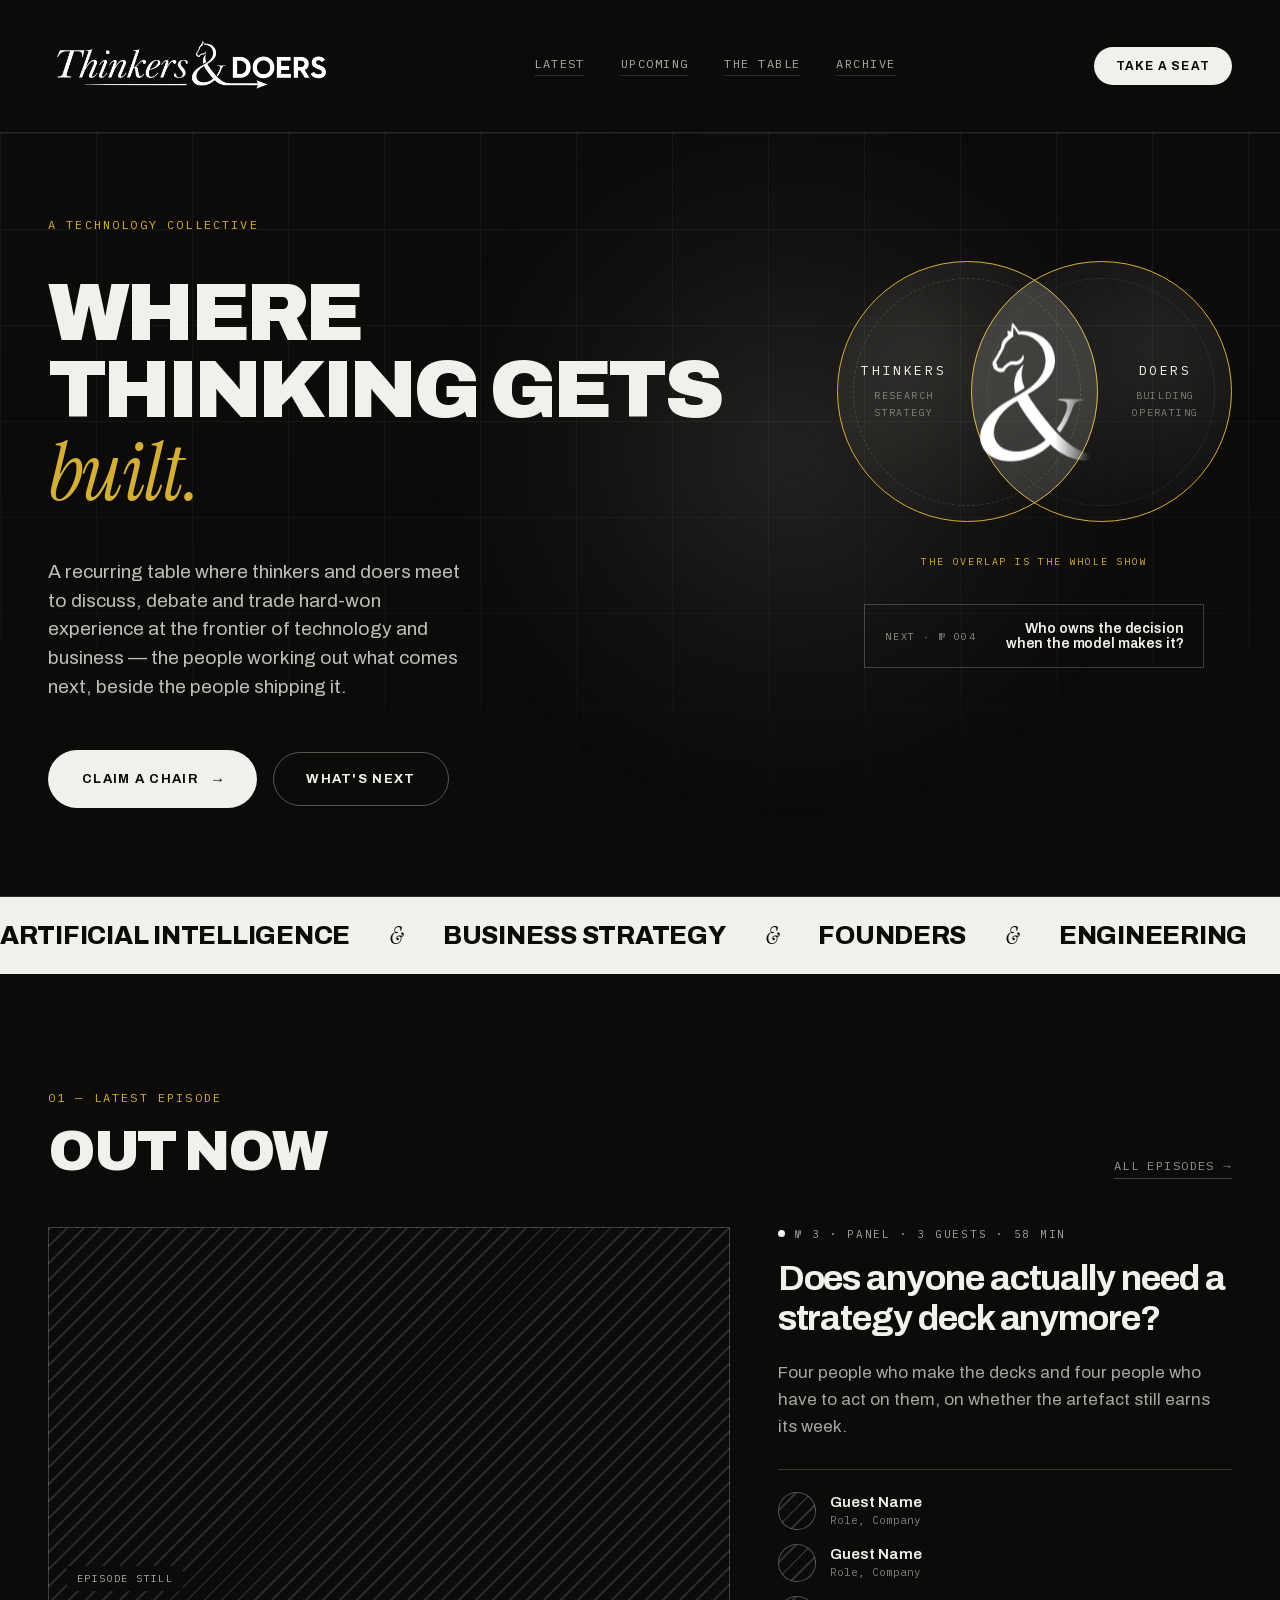
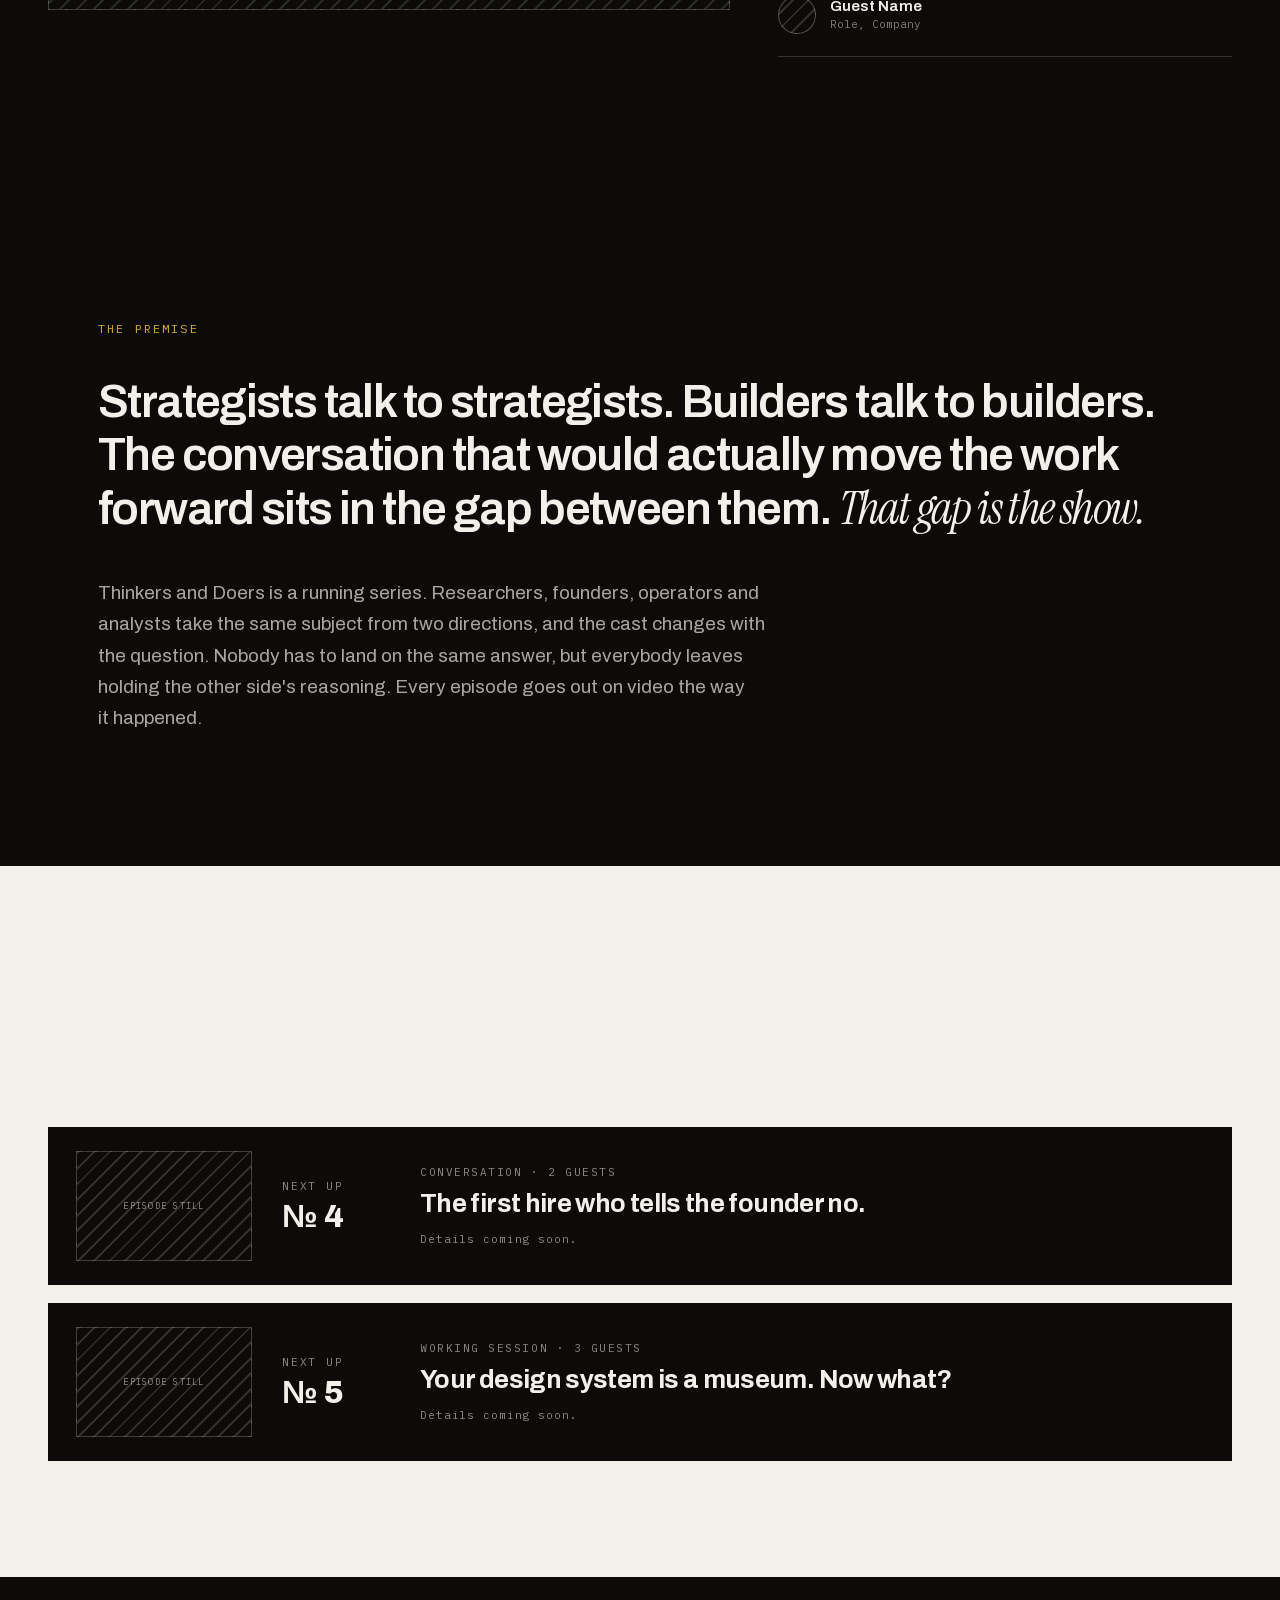
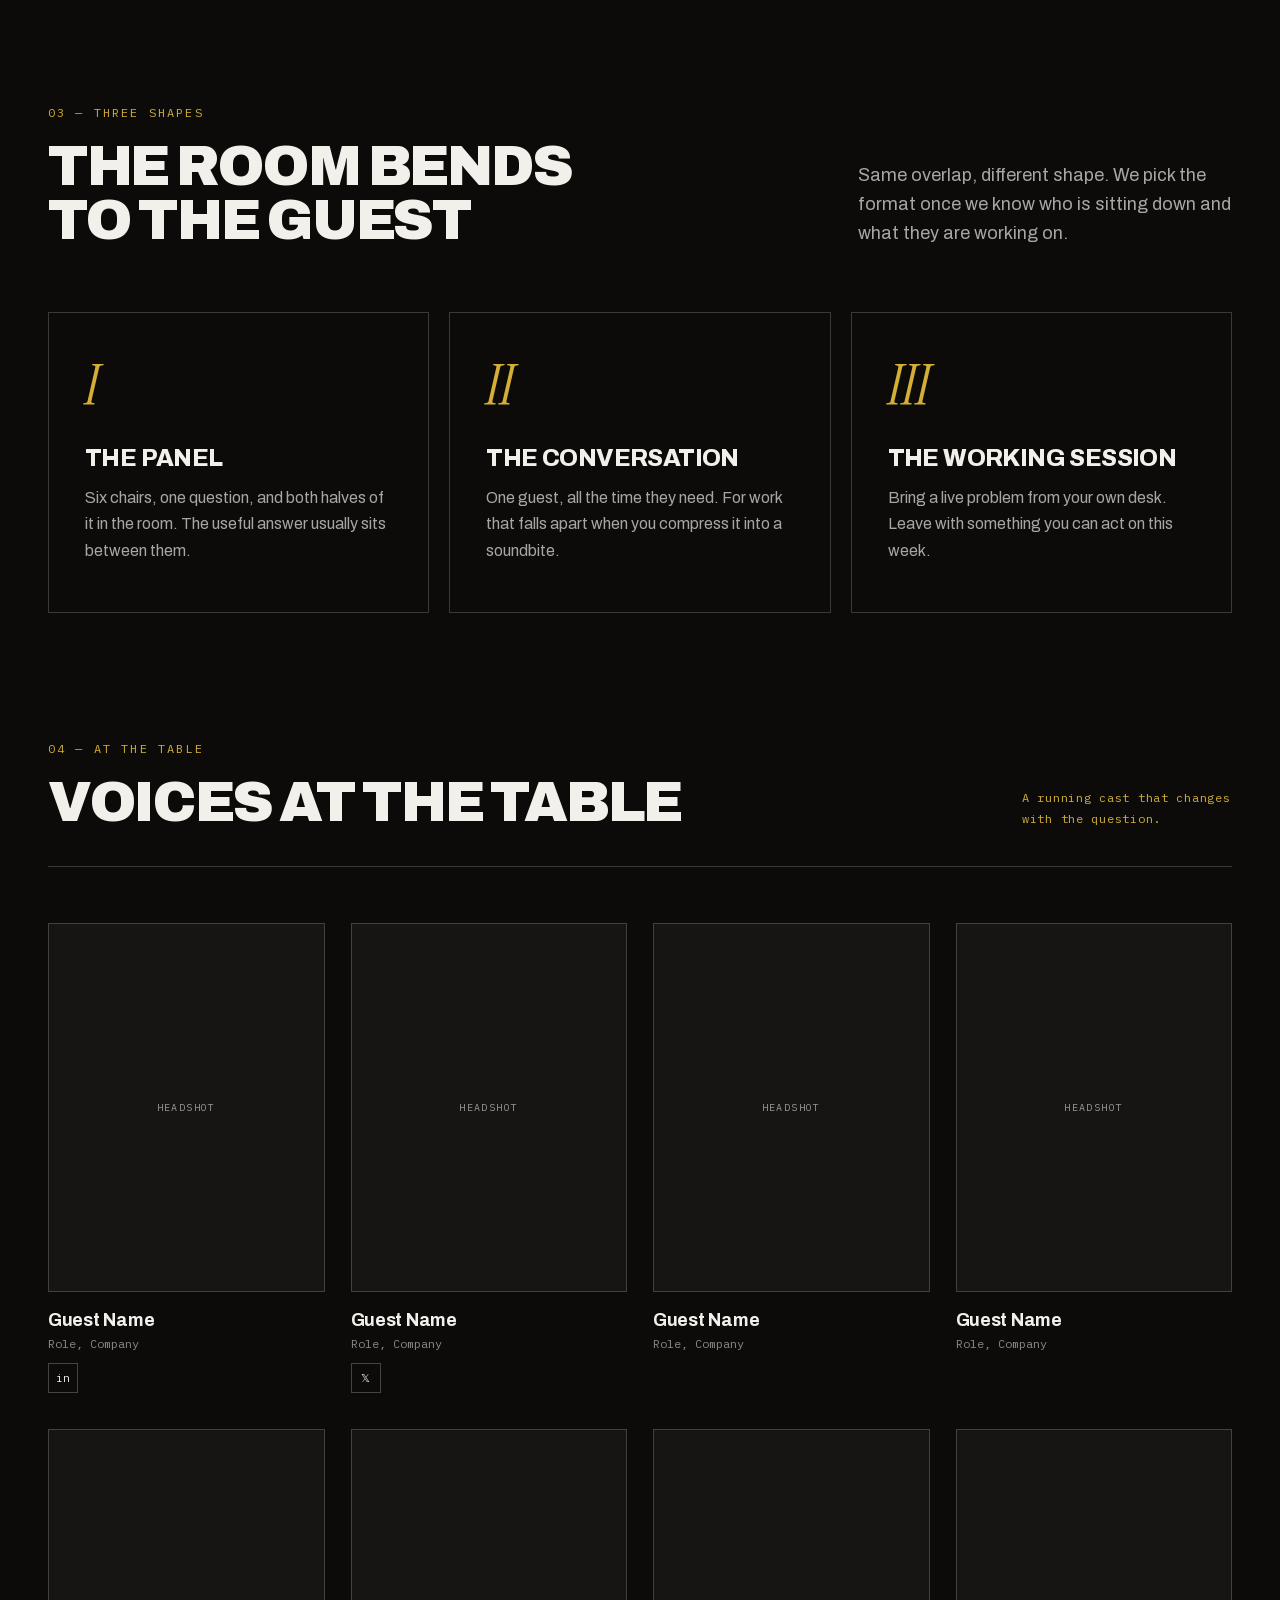
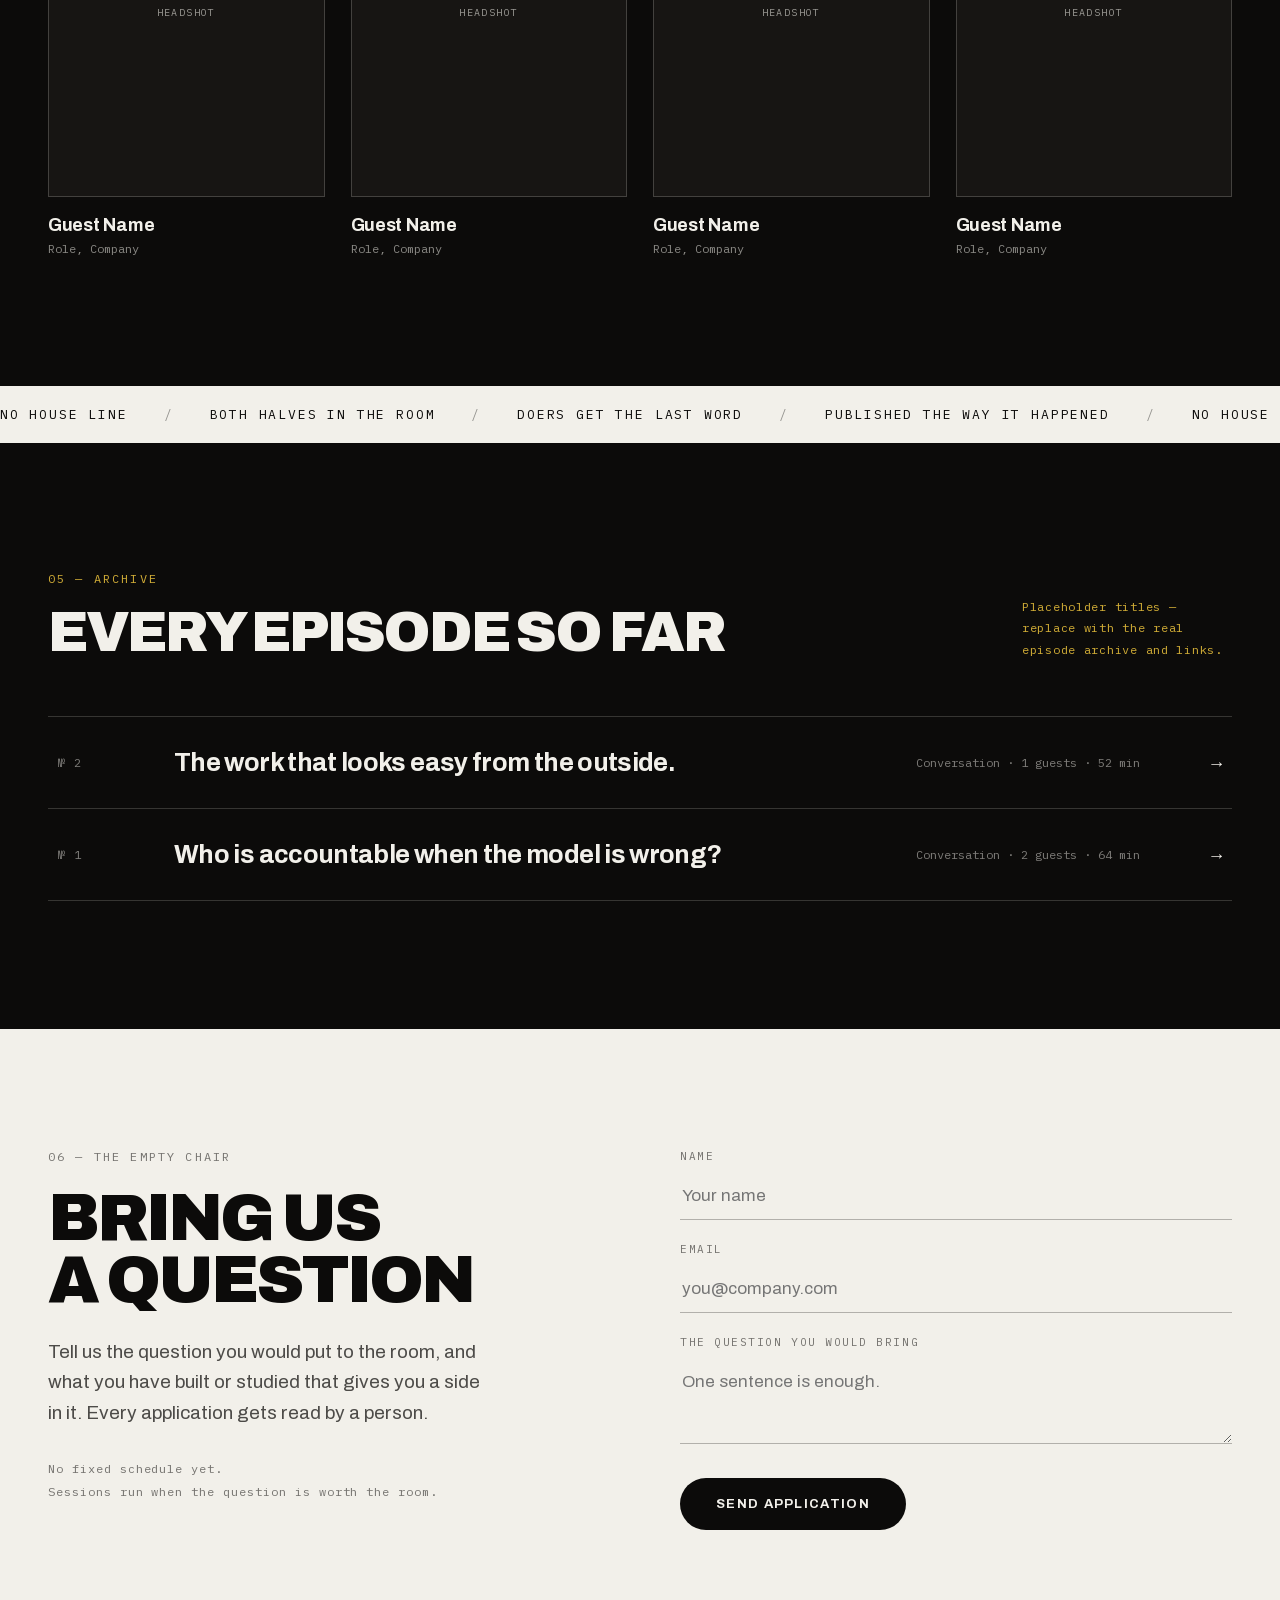
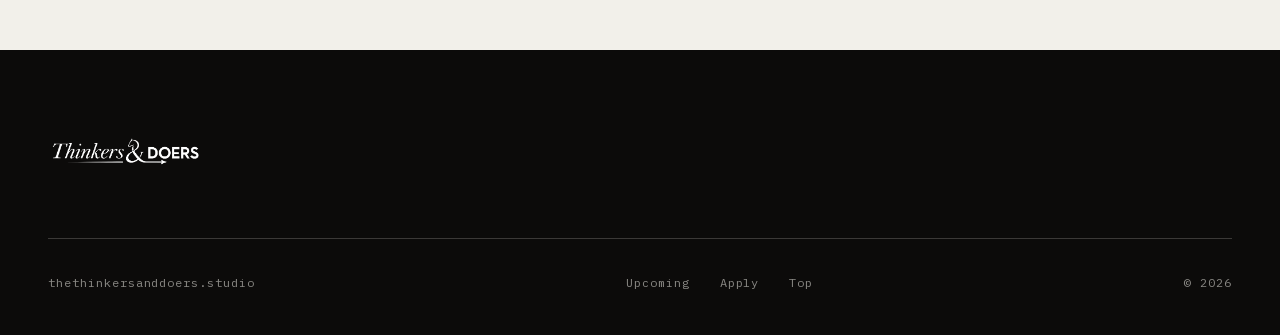
==== commit b171c4ff: "Update index.html" ====
--- a/index.html
+++ b/index.html
@@ -1,3 +1,4 @@
+
 <!DOCTYPE html>
 
 <html><head>
@@ -322,6 +323,17 @@
   body { margin: 0; background: #0C0B0A; color: #F2F0EA; -webkit-font-smoothing: antialiased; overflow-x: hidden; }
   a { color: inherit; text-decoration: none; }
   a:hover { color: inherit; }
+
+  /* Navbar menu hover */
+  .td-navlinks a {
+    transition: color 250ms ease, border-color 250ms ease, opacity 250ms ease;
+  }
+
+  .td-navlinks a:hover {
+    color: #D4AF37 !important;
+    border-bottom-color: #D4AF37 !important;
+    opacity: 1 !important;
+  }
   ::selection { background: #F2F0EA; color: #0C0B0A; }
   @keyframes tdmar { from { transform: translateX(0); } to { transform: translateX(-50%); } }
   @keyframes tdmarR { from { transform: translateX(-50%); } to { transform: translateX(0); } }
@@ -587,4 +599,71 @@
 </div>
 
 
+
+<script>
+/* Thinkers & Doers interaction layer — mirrors the reference animation behavior. */
+document.addEventListener('DOMContentLoaded', function () {
+  const hero = document.querySelector('#top');
+  const glow = hero && hero.querySelector('[data-hero-glow], [style*="radial-gradient(circle, rgba(242,240,234,0.10)"]');
+  const parallax = hero && hero.querySelector('[data-parallax="1"]');
+
+  // Scroll reveal: same timing/easing behavior as the reference.
+  const targets = document.querySelectorAll('[data-reveal="1"]');
+  const show = (el) => {
+    el.style.transition = el.style.transition ||
+      'opacity 800ms cubic-bezier(.2,.8,.2,1), transform 800ms cubic-bezier(.2,.8,.2,1)';
+    el.style.opacity = '1';
+    el.style.transform = 'translateY(0)';
+  };
+
+  if ('IntersectionObserver' in window) {
+    const io = new IntersectionObserver((entries) => {
+      entries.forEach((entry) => {
+        if (!entry.isIntersecting) return;
+        const siblings = Array.from(entry.target.parentElement ? entry.target.parentElement.children : [])
+          .filter((node) => node.dataset && node.dataset.reveal === '1');
+        const i = Math.max(0, siblings.indexOf(entry.target));
+        setTimeout(() => show(entry.target), Math.min(i, 8) * 90);
+        io.unobserve(entry.target);
+      });
+    }, { rootMargin: '0px 0px -12% 0px', threshold: 0.08 });
+    targets.forEach((target) => io.observe(target));
+    setTimeout(() => document.querySelectorAll('[data-reveal="1"]').forEach(show), 3500);
+  } else {
+    targets.forEach(show);
+  }
+
+  // Hero cursor glow: follows the mouse with the same smooth 600ms motion.
+  if (hero && glow) {
+    const moveGlow = (e) => {
+      const rect = hero.getBoundingClientRect();
+      glow.style.transform = 'translate(' + (e.clientX - rect.left) + 'px,' +
+        (e.clientY - rect.top) + 'px)';
+    };
+    hero.addEventListener('mousemove', moveGlow);
+    const rect = hero.getBoundingClientRect();
+    glow.style.transform = 'translate(' + rect.width * 0.62 + 'px,' + rect.height * 0.42 + 'px)';
+  }
+
+  // Hero parallax on scroll: same 110px maximum movement and fade.
+  const updateParallax = () => {
+    if (!hero || !parallax) return;
+    const heroHeight = hero.offsetHeight;
+    const viewportHeight = window.innerHeight;
+    if (heroHeight > viewportHeight * 1.15) {
+      parallax.style.transform = '';
+      parallax.style.opacity = '';
+      return;
+    }
+    const span = Math.max(240, heroHeight - 120);
+    const progress = Math.min(1, Math.max(0, window.scrollY / span));
+    parallax.style.transform = 'translateY(' + (progress * 110) + 'px)';
+    parallax.style.opacity = String(1 - progress);
+  };
+
+  window.addEventListener('scroll', updateParallax, { passive: true });
+  updateParallax();
+});
+</script>
+
 </body></html>
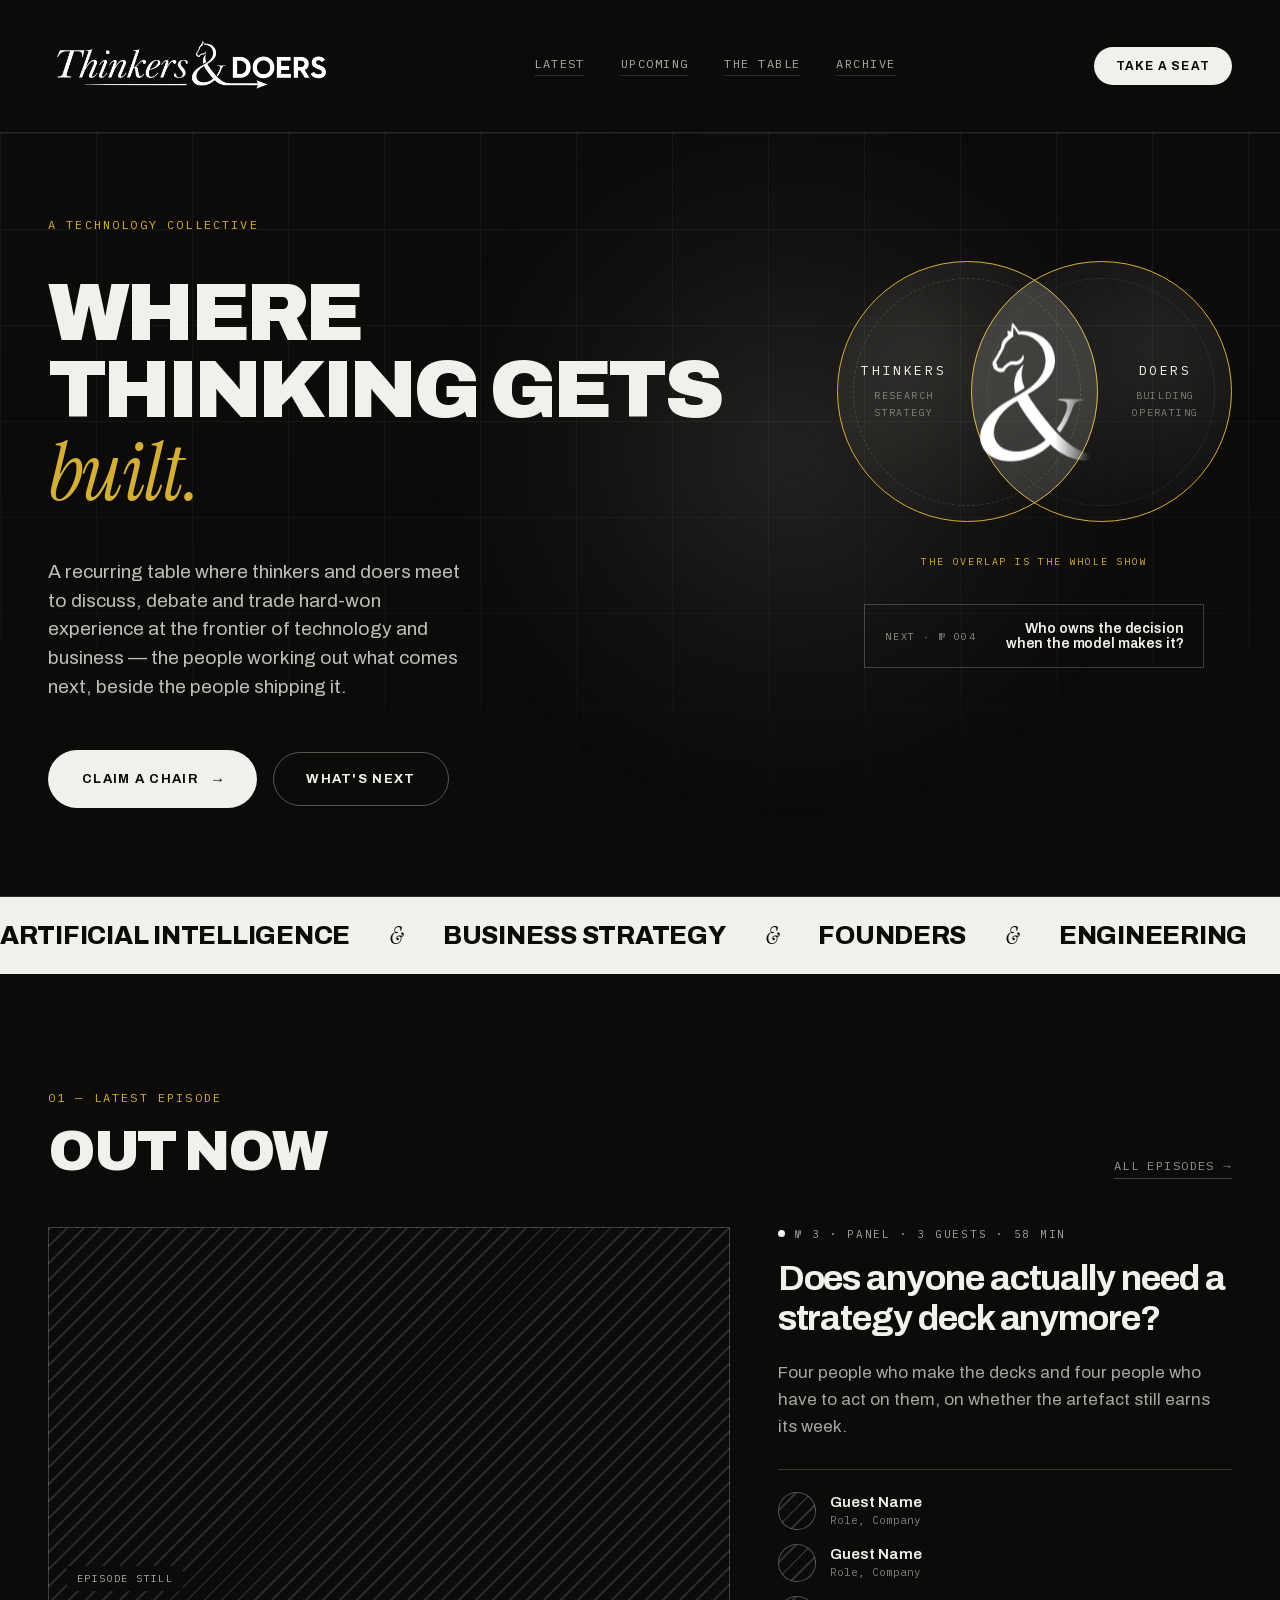
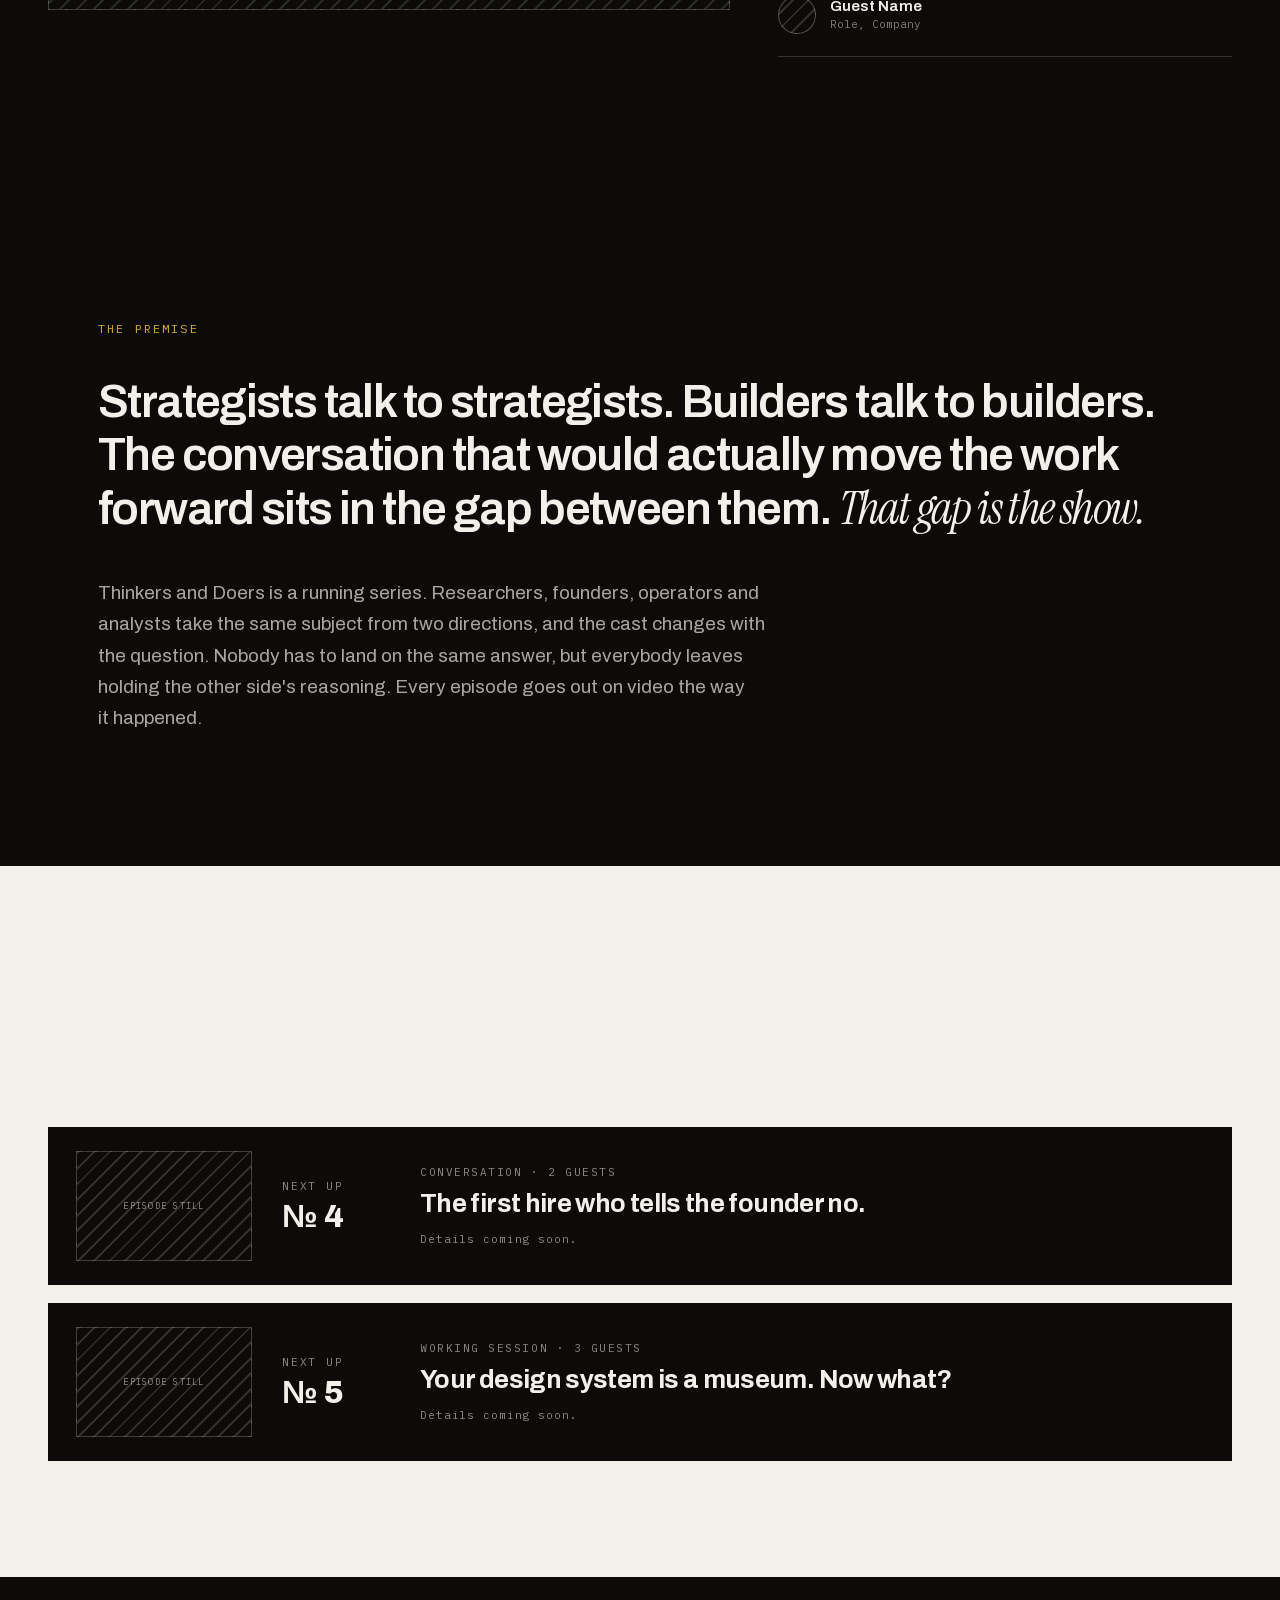
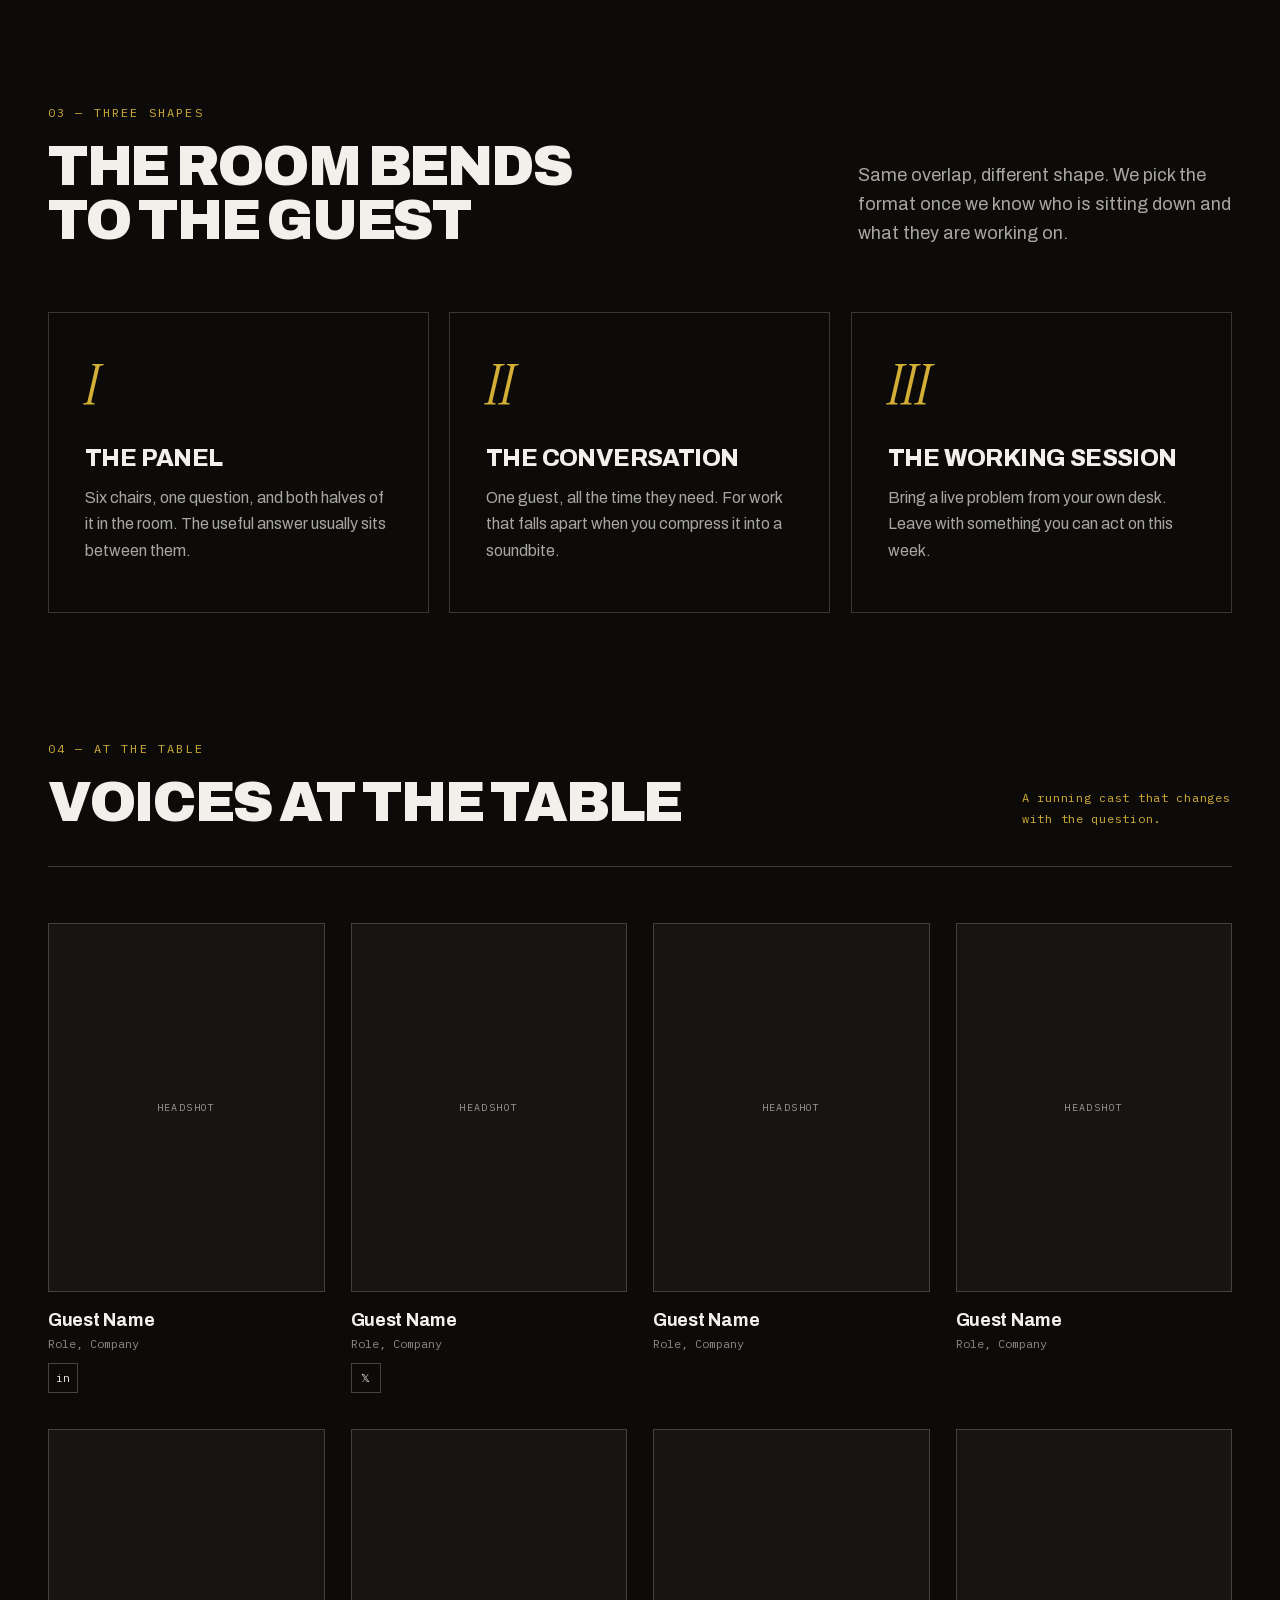
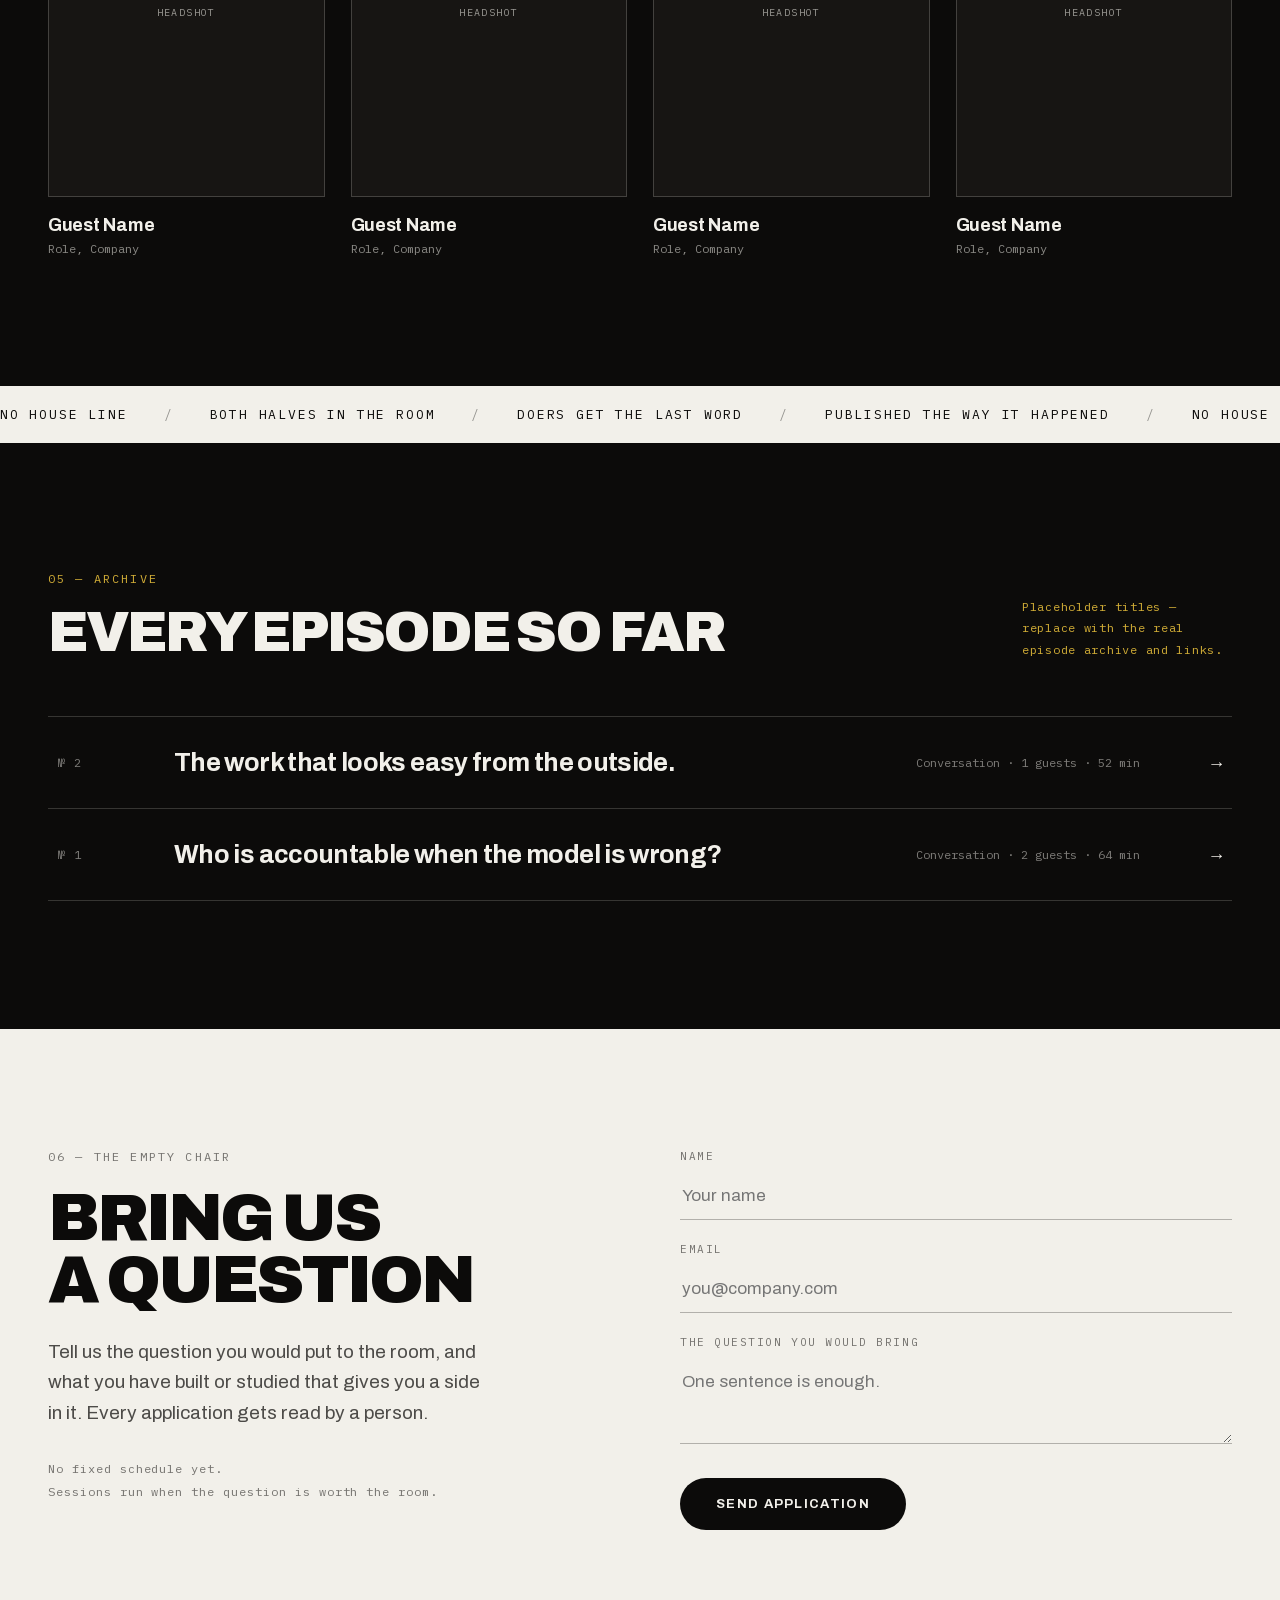
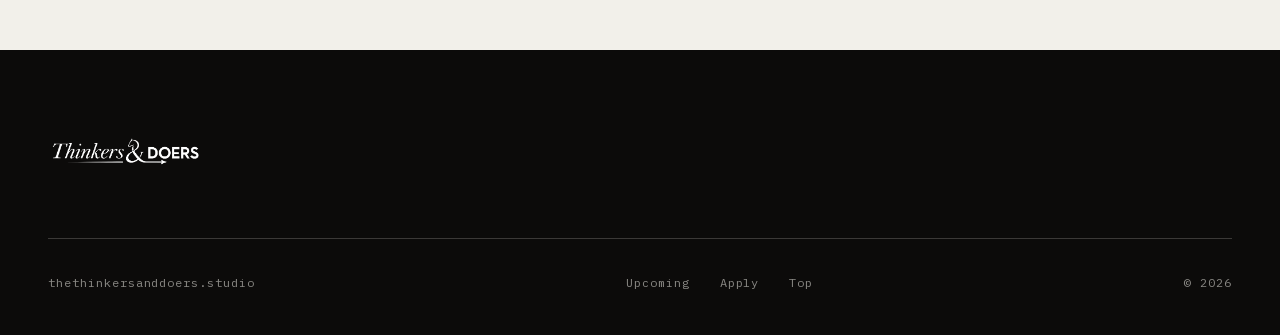
==== commit d1906bc8: "Update index.html" ====
--- a/index.html
+++ b/index.html
@@ -335,6 +335,32 @@
     opacity: 1 !important;
   }
   ::selection { background: #F2F0EA; color: #0C0B0A; }
+  /* Reference button + card hover interactions */
+  button, .td-hover-btn {
+    transition: transform 300ms cubic-bezier(.2,.8,.2,1), box-shadow 300ms ease, background 300ms ease, border-color 300ms ease !important;
+  }
+  button:hover, .td-hover-btn:hover {
+    transform: translateY(-3px);
+    box-shadow: 0 18px 36px rgba(12,11,10,0.28);
+  }
+  .td-hover-card {
+    will-change: transform, background, border-color;
+  }
+  .td-hover-card:hover {
+    background: rgba(242,240,234,0.06) !important;
+    border-color: rgba(242,240,234,0.5) !important;
+  }
+  .td-hover-card-light:hover {
+    background: rgba(12,11,10,0.045) !important;
+    border-color: rgba(12,11,10,0.45) !important;
+    transform: translateY(-4px) !important;
+  }
+  .td-hover-media:hover {
+    background: rgba(242,240,234,0.08) !important;
+    border-color: #F2F0EA !important;
+    transform: translateY(-6px) !important;
+  }
+
   @keyframes tdmar { from { transform: translateX(0); } to { transform: translateX(-50%); } }
   @keyframes tdmarR { from { transform: translateX(-50%); } to { transform: translateX(0); } }
   @keyframes tdrise { from { transform: translateY(105%) rotate(3deg); opacity: 0; } to { transform: translateY(0) rotate(0deg); opacity: 1; } }
@@ -382,6 +408,98 @@
     .td-row { flex-direction: column !important; align-items: flex-start !important; gap: 16px !important; }
     .td-card { flex-direction: column !important; align-items: flex-start !important; gap: 20px !important; }
   }
+
+/* Final button + card hover animations */
+.td-navlinks a,
+.td-all-episodes a,
+.td-all-episodes button,
+.td-take-seat,
+.td-claim-chair,
+.td-whats-next,
+.td-watch-episode,
+.td-watch,
+.td-cta,
+.td-button,
+.td-btn {
+  transition:
+    color 260ms ease,
+    background-color 260ms ease,
+    border-color 260ms ease,
+    box-shadow 300ms ease,
+    transform 300ms cubic-bezier(.2,.7,.2,1),
+    opacity 260ms ease;
+}
+
+/* Take a seat / Claim a chair / What's next / Watch the episode */
+.td-take-seat:hover,
+.td-claim-chair:hover,
+.td-whats-next:hover,
+.td-watch-episode:hover,
+.td-watch:hover,
+.td-cta:hover,
+.td-button:hover,
+.td-btn:hover {
+  transform: translateY(-3px);
+  box-shadow: 0 12px 28px rgba(0,0,0,.18);
+}
+
+/* All Episodes behaves like navbar links */
+.td-all-episodes a:hover,
+.td-all-episodes button:hover {
+  color: #D4AF37 !important;
+  border-color: #D4AF37 !important;
+}
+
+/* Card hover */
+.td-card,
+.td-episode-card,
+.td-guest-card,
+.td-archive-card,
+.td-table-card,
+.td-media-card,
+.td-upcoming-card {
+  transition:
+    transform 360ms cubic-bezier(.2,.7,.2,1),
+    border-color 300ms ease,
+    background-color 300ms ease,
+    box-shadow 360ms ease;
+}
+
+.td-card:hover,
+.td-episode-card:hover,
+.td-guest-card:hover,
+.td-archive-card:hover,
+.td-table-card:hover,
+.td-media-card:hover,
+.td-upcoming-card:hover {
+  transform: translateY(-4px);
+  border-color: rgba(212,175,55,.72);
+  box-shadow: 0 14px 32px rgba(0,0,0,.12);
+}
+
+@media (prefers-reduced-motion: reduce) {
+  .td-navlinks a,
+  .td-all-episodes a,
+  .td-all-episodes button,
+  .td-take-seat,
+  .td-claim-chair,
+  .td-whats-next,
+  .td-watch-episode,
+  .td-watch,
+  .td-cta,
+  .td-button,
+  .td-btn,
+  .td-card,
+  .td-episode-card,
+  .td-guest-card,
+  .td-archive-card,
+  .td-table-card,
+  .td-media-card,
+  .td-upcoming-card {
+    transition: none !important;
+  }
+}
+
 </style>
 
 <div style="font-family: Archivo, Helvetica, Arial, sans-serif; background: #0C0B0A; color: #F2F0EA; overflow-x: clip;">
@@ -645,6 +763,47 @@
     glow.style.transform = 'translate(' + rect.width * 0.62 + 'px,' + rect.height * 0.42 + 'px)';
   }
 
+  // Restore the reference's declarative style-hover behavior used by the source page.
+  // The original design stores hover styles in style-hover attributes; the static index
+  // does not have the runtime that interprets those attributes, so we recreate it here.
+  document.querySelectorAll('[style-hover]').forEach((el) => {
+    const hover = el.getAttribute('style-hover');
+    if (!hover) return;
+    const original = {};
+    hover.split(';').forEach((rule) => {
+      const parts = rule.split(':');
+      if (parts.length < 2) return;
+      const prop = parts.shift().trim();
+      if (!prop) return;
+      original[prop] = el.style.getPropertyValue(prop);
+    });
+    el.addEventListener('mouseenter', () => {
+      hover.split(';').forEach((rule) => {
+        const parts = rule.split(':');
+        if (parts.length < 2) return;
+        const prop = parts.shift().trim();
+        const value = parts.join(':').trim();
+        if (prop && value) el.style.setProperty(prop, value);
+      });
+    });
+    el.addEventListener('mouseleave', () => {
+      Object.keys(original).forEach((prop) => {
+        if (original[prop]) el.style.setProperty(prop, original[prop]);
+        else el.style.removeProperty(prop);
+      });
+    });
+  });
+
+  // Card styles from the reference: subtle lift + brighter border/background.
+  document.querySelectorAll('[style*="transition: background 420ms ease"]').forEach((card) => {
+    card.classList.add('td-hover-card');
+  });
+
+  // Media/placeholder cards use the stronger -6px lift from the reference.
+  document.querySelectorAll('[style*="aspect-ratio: 3 / 4"]').forEach((card) => {
+    if (card.querySelector('[style*="border: 1px dashed"]')) card.classList.add('td-hover-media');
+  });
+
   // Hero parallax on scroll: same 110px maximum movement and fade.
   const updateParallax = () => {
     if (!hero || !parallax) return;
@@ -666,4 +825,32 @@
 });
 </script>
 
+
+<script>
+(function () {
+  function applyRequestedHoverClasses() {
+    document.querySelectorAll("a, button").forEach(function (el) {
+      var text = (el.textContent || "").trim().toLowerCase();
+
+      if (text === "take a seat") el.classList.add("td-take-seat");
+      if (text === "claim a chair") el.classList.add("td-claim-chair");
+      if (text === "what's next" || text === "whats next") el.classList.add("td-whats-next");
+      if (text === "watch the episode") el.classList.add("td-watch-episode");
+
+      if (text === "all episodes") {
+        var parent = el.closest("section, div, nav") || el.parentElement;
+        if (parent) parent.classList.add("td-all-episodes");
+        el.classList.add("td-all-episodes");
+      }
+    });
+  }
+
+  if (document.readyState === "loading") {
+    document.addEventListener("DOMContentLoaded", applyRequestedHoverClasses, { once: true });
+  } else {
+    applyRequestedHoverClasses();
+  }
+})();
+</script>
+
 </body></html>
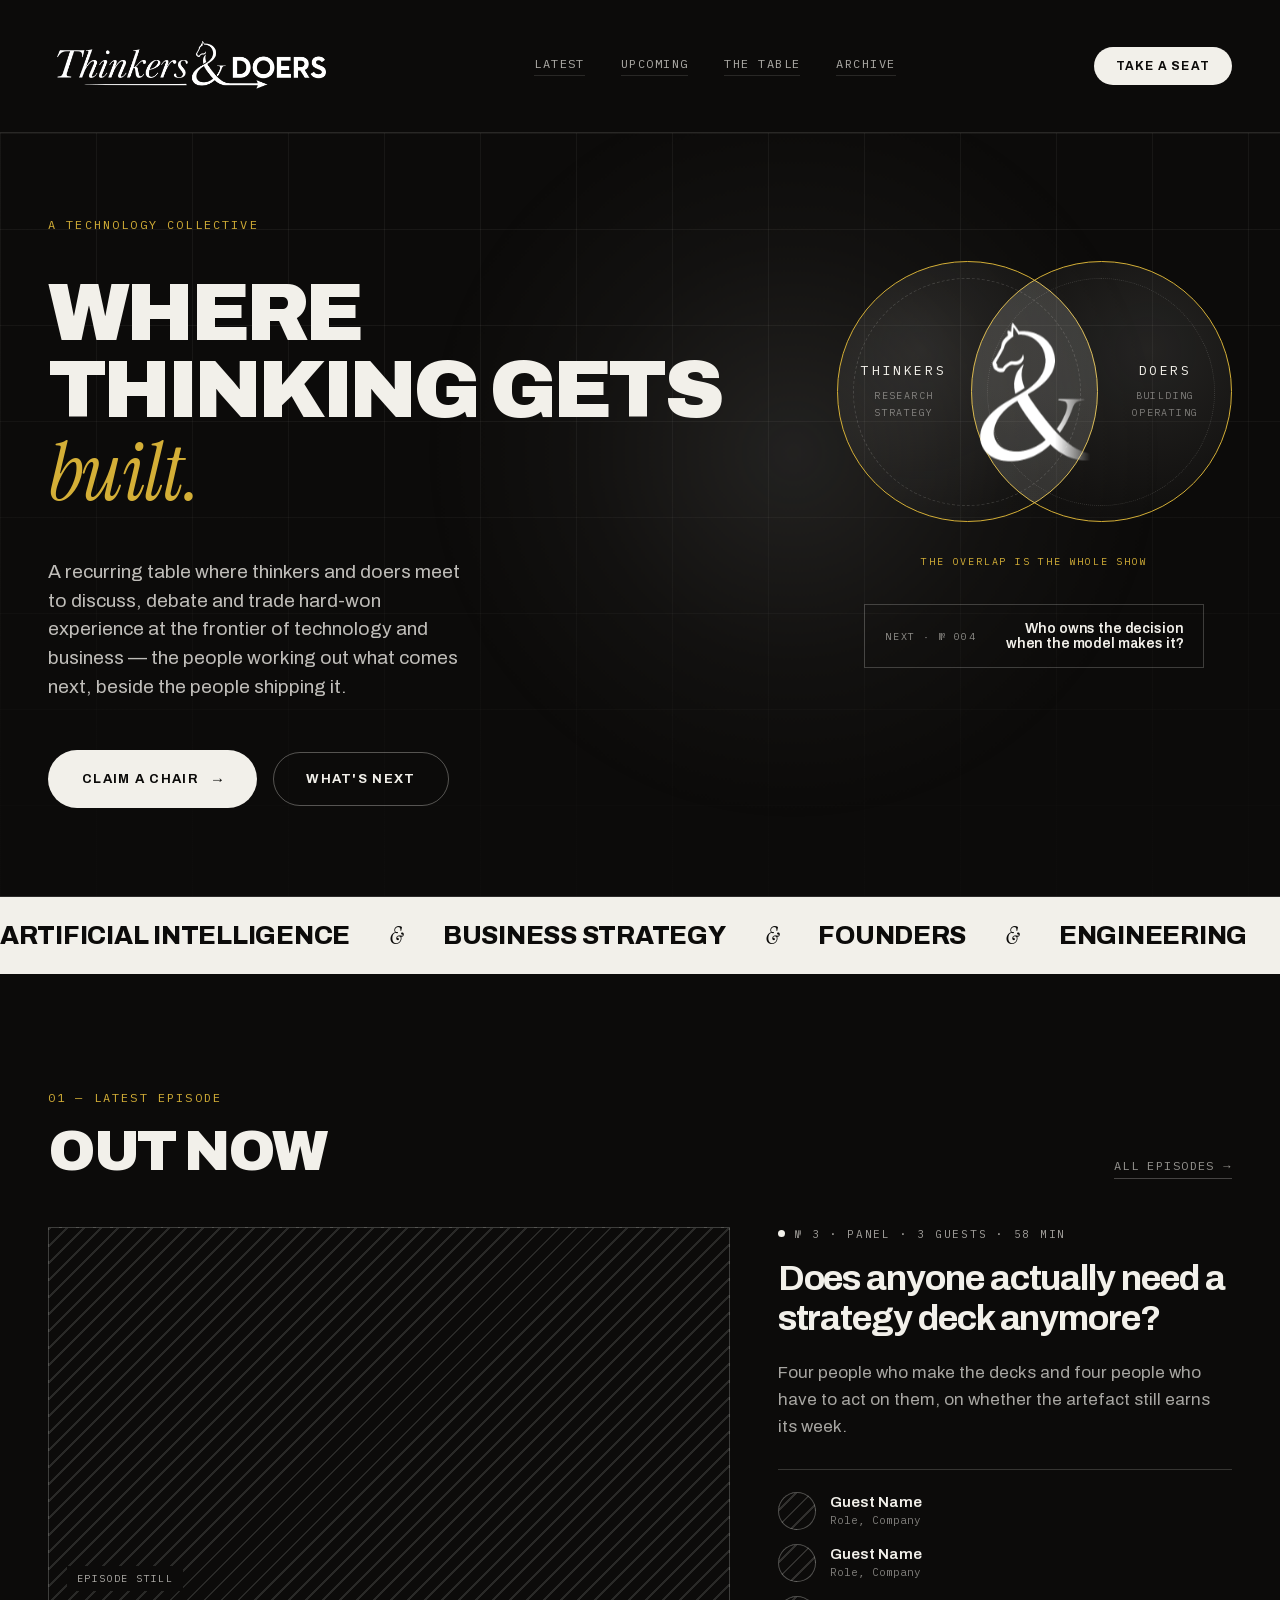
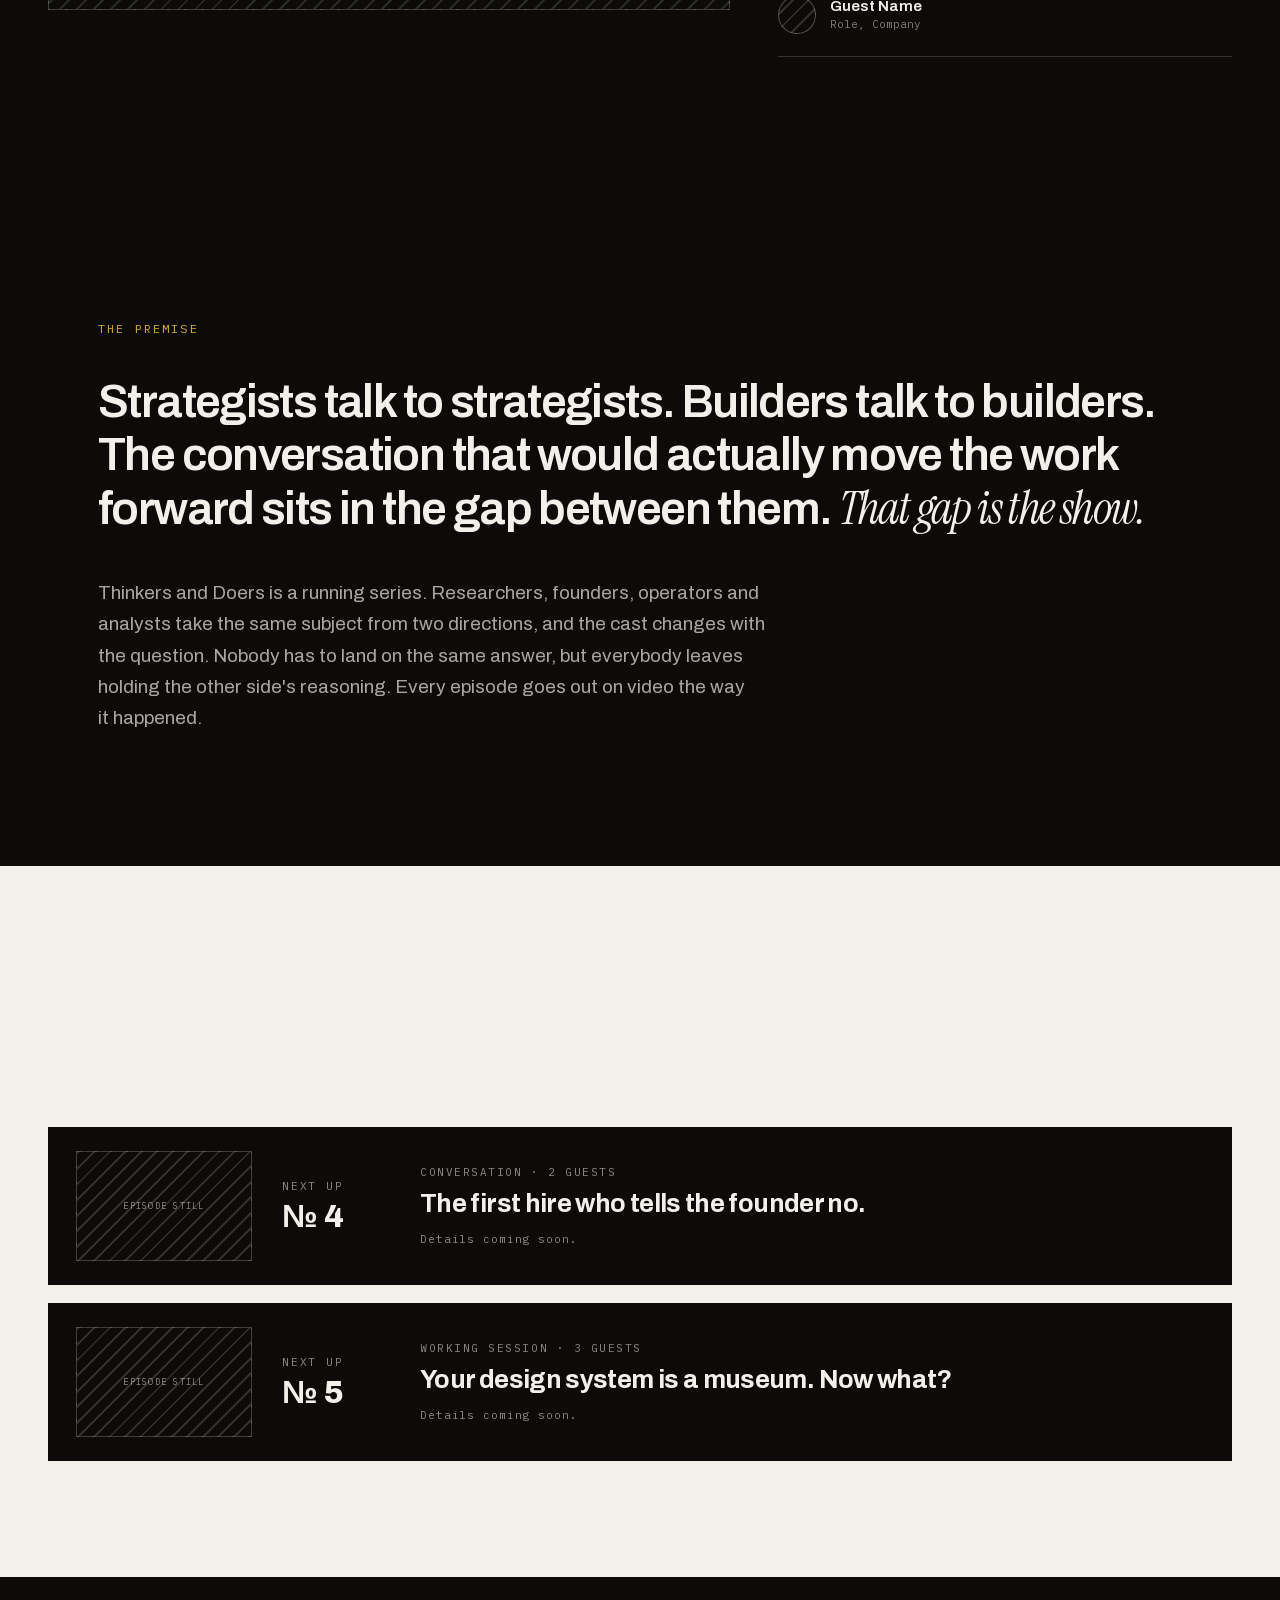
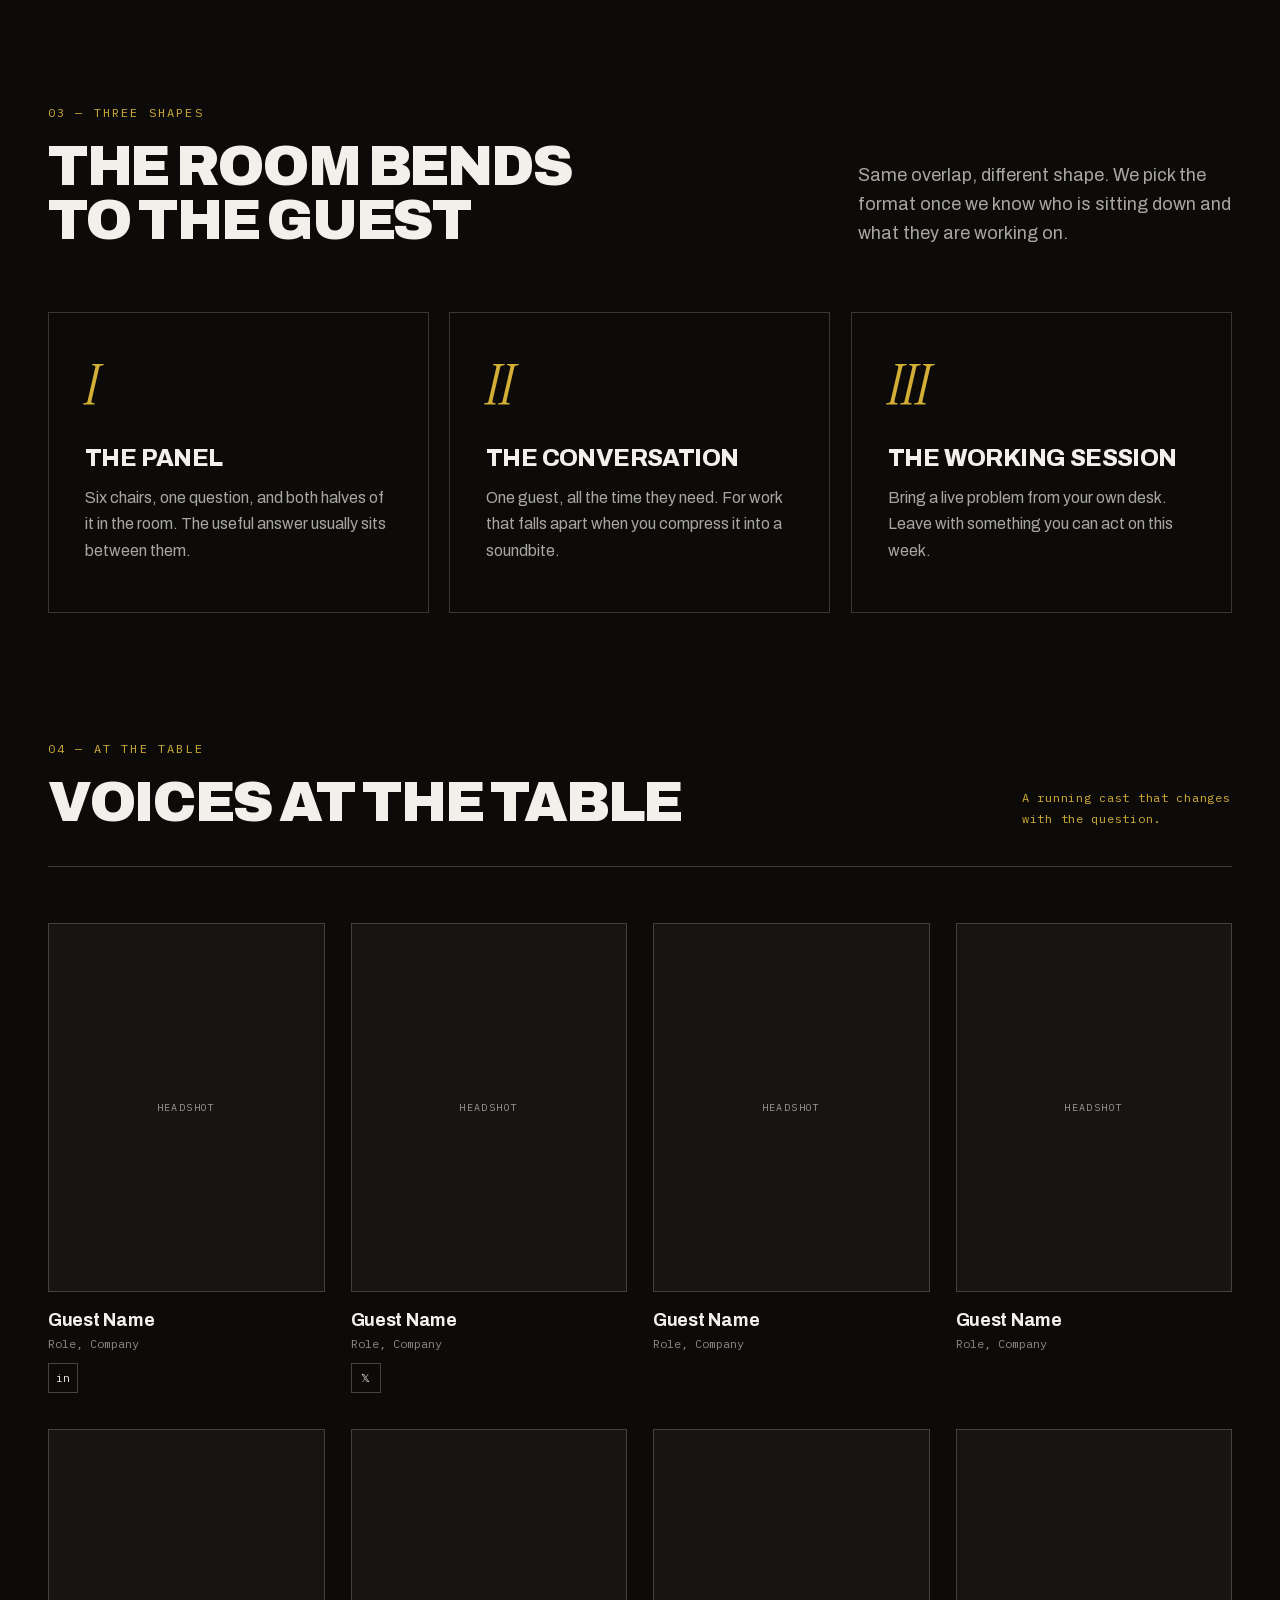
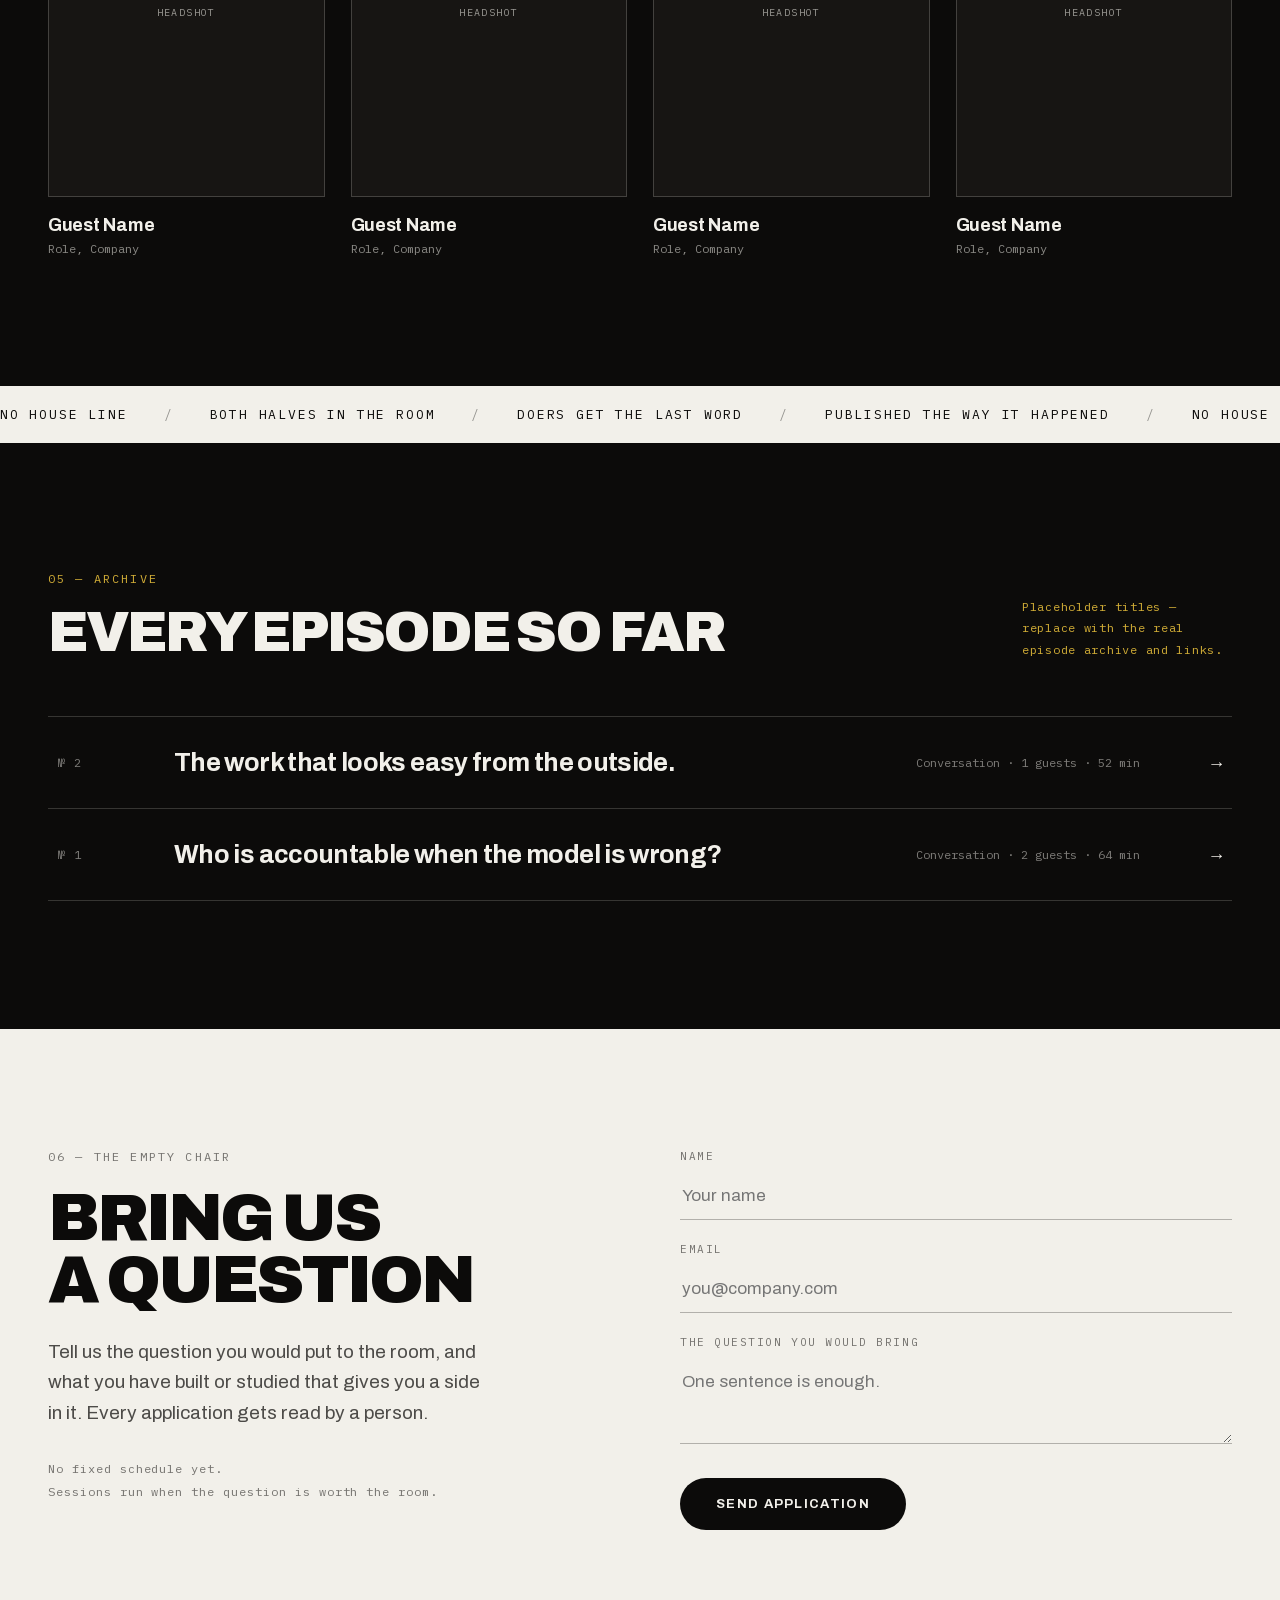
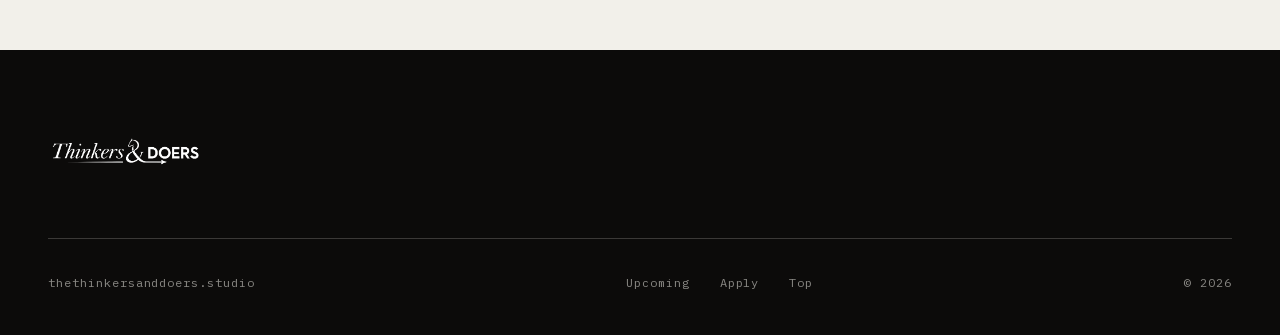
==== commit dbfe2061: "Update index.html" ====
--- a/index.html
+++ b/index.html
@@ -682,20 +682,58 @@
 <p style="font-size: 19px; line-height: 1.6; color: rgba(12,11,10,0.72); margin: 0 0 30px; max-width: 40ch; text-wrap: pretty;">Tell us the question you would put to the room, and what you have built or studied that gives you a side in it. Every application gets read by a person.</p>
 <p style="font-family: 'IBM Plex Mono', monospace; font-size: 12px; letter-spacing: 0.08em; color: rgba(12,11,10,0.55); margin: 0; line-height: 1.9;">No fixed schedule yet.<br/>Sessions run when the question is worth the room.</p>
 </div>
-<form data-reveal="1" id="application-form" style="display: flex; flex-direction: column; gap: 22px; opacity: 0; transform: translateY(24px); transition: opacity 800ms cubic-bezier(.2,.8,.2,1) 120ms, transform 800ms cubic-bezier(.2,.8,.2,1) 120ms;">
-<label style="display: flex; flex-direction: column; gap: 9px;">
-<span style="font-family: 'IBM Plex Mono', monospace; font-size: 11px; letter-spacing: 0.14em; text-transform: uppercase; color: rgba(12,11,10,0.55);">Name</span>
-<input placeholder="Your name" style="font-family: Archivo, sans-serif; font-size: 17px; padding: 14px 2px; border: none; border-bottom: 1px solid rgba(12,11,10,0.28); background: transparent; color: #0C0B0A; outline: none; transition: border-color 300ms ease;" type="text"/>
-</label>
-<label style="display: flex; flex-direction: column; gap: 9px;">
-<span style="font-family: 'IBM Plex Mono', monospace; font-size: 11px; letter-spacing: 0.14em; text-transform: uppercase; color: rgba(12,11,10,0.55);">Email</span>
-<input placeholder="you@company.com" style="font-family: Archivo, sans-serif; font-size: 17px; padding: 14px 2px; border: none; border-bottom: 1px solid rgba(12,11,10,0.28); background: transparent; color: #0C0B0A; outline: none; transition: border-color 300ms ease;" type="email"/>
-</label>
-<label style="display: flex; flex-direction: column; gap: 9px;">
-<span style="font-family: 'IBM Plex Mono', monospace; font-size: 11px; letter-spacing: 0.14em; text-transform: uppercase; color: rgba(12,11,10,0.55);">The question you would bring</span>
-<textarea placeholder="One sentence is enough." rows="3" style="font-family: Archivo, sans-serif; font-size: 17px; padding: 14px 2px; border: none; border-bottom: 1px solid rgba(12,11,10,0.28); background: transparent; color: #0C0B0A; outline: none; resize: vertical; transition: border-color 300ms ease;"></textarea>
-</label>
-<button style="margin-top: 12px; align-self: flex-start; display: inline-flex; align-items: center; gap: 12px; padding: 19px 36px; background: #0C0B0A; color: #F2F0EA; font-family: Archivo, sans-serif; font-size: 13px; font-weight: 700; letter-spacing: 0.1em; text-transform: uppercase; border: none; border-radius: 999px; cursor: pointer; transition: transform 300ms cubic-bezier(.2,.8,.2,1), box-shadow 300ms ease;" type="submit">Send application</button>
+<form data-reveal="1" id="application-form"
+  style="display: flex; flex-direction: column; gap: 22px; opacity: 1; transform: translateY(0px); transition: opacity 800ms cubic-bezier(0.2, 0.8, 0.2, 1), transform 800ms cubic-bezier(0.2, 0.8, 0.2, 1);">
+
+  <label style="display: flex; flex-direction: column; gap: 9px;">
+    <span style="font-family: 'IBM Plex Mono', monospace; font-size: 11px; letter-spacing: 0.14em; text-transform: uppercase; color: rgba(12,11,10,0.55);">
+      Name
+    </span>
+
+    <input
+      type="text"
+      name="name"
+      placeholder="Your name"
+      required
+      style="font-family: Archivo, sans-serif; font-size: 17px; padding: 14px 2px; border: none; border-bottom: 1px solid rgba(12,11,10,0.28); background: transparent; color: #0C0B0A; outline: none; transition: border-color 300ms ease;"
+    >
+  </label>
+
+  <label style="display: flex; flex-direction: column; gap: 9px;">
+    <span style="font-family: 'IBM Plex Mono', monospace; font-size: 11px; letter-spacing: 0.14em; text-transform: uppercase; color: rgba(12,11,10,0.55);">
+      Email
+    </span>
+
+    <input
+      type="email"
+      name="email"
+      placeholder="you@company.com"
+      required
+      style="font-family: Archivo, sans-serif; font-size: 17px; padding: 14px 2px; border: none; border-bottom: 1px solid rgba(12,11,10,0.28); background: transparent; color: #0C0B0A; outline: none; transition: border-color 300ms ease;"
+    >
+  </label>
+
+  <label style="display: flex; flex-direction: column; gap: 9px;">
+    <span style="font-family: 'IBM Plex Mono', monospace; font-size: 11px; letter-spacing: 0.14em; text-transform: uppercase; color: rgba(12,11,10,0.55);">
+      The question you would bring
+    </span>
+
+    <textarea
+      name="question"
+      placeholder="One sentence is enough."
+      rows="3"
+      required
+      style="font-family: Archivo, sans-serif; font-size: 17px; padding: 14px 2px; border: none; border-bottom: 1px solid rgba(12,11,10,0.28); background: transparent; color: #0C0B0A; outline: none; resize: vertical; transition: border-color 300ms ease;"
+    ></textarea>
+  </label>
+
+  <button
+    style="margin-top: 12px; align-self: flex-start; display: inline-flex; align-items: center; gap: 12px; padding: 19px 36px; background: #0C0B0A; color: #F2F0EA; font-family: Archivo, sans-serif; font-size: 13px; font-weight: 700; letter-spacing: 0.1em; text-transform: uppercase; border: none; border-radius: 999px; cursor: pointer; transition: transform 300ms cubic-bezier(.2,.8,.2,1), box-shadow 300ms ease;"
+    type="submit"
+  >
+    Send application
+  </button>
+
 </form>
 </div>
 </div>
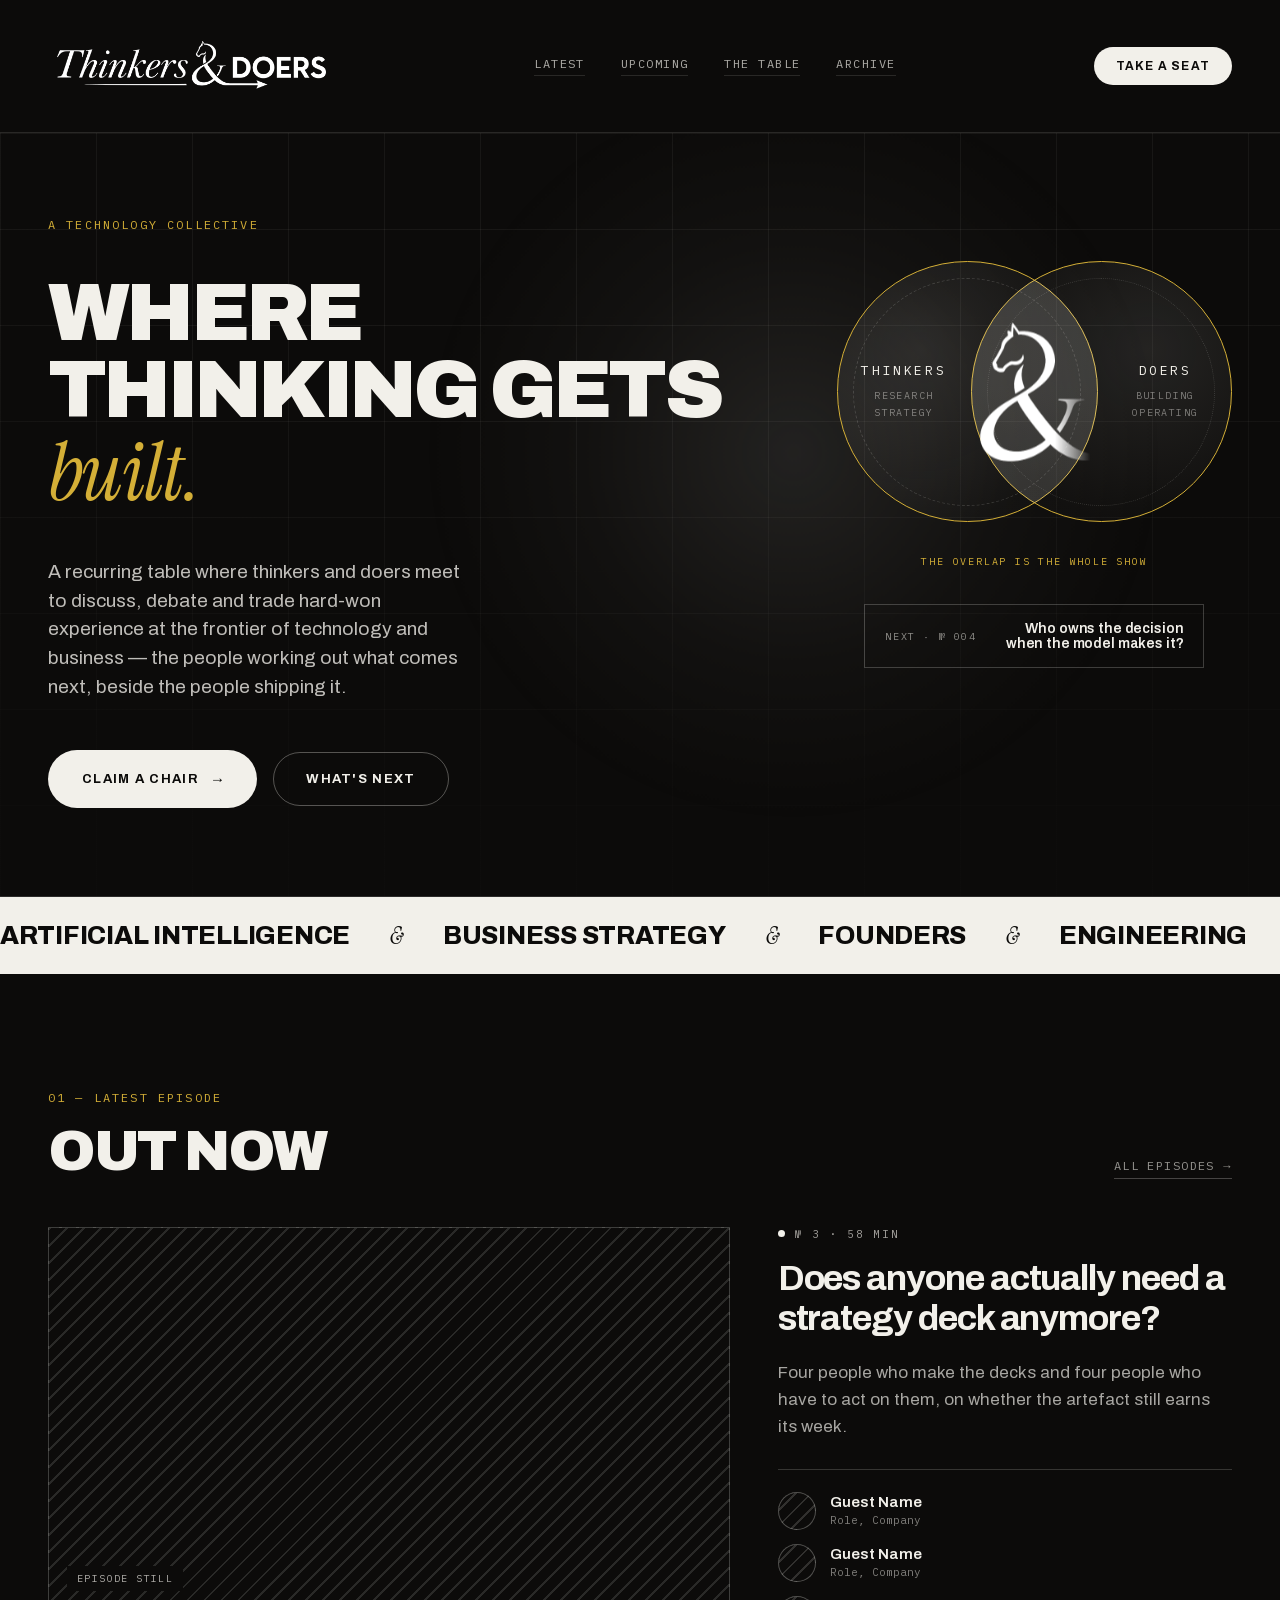
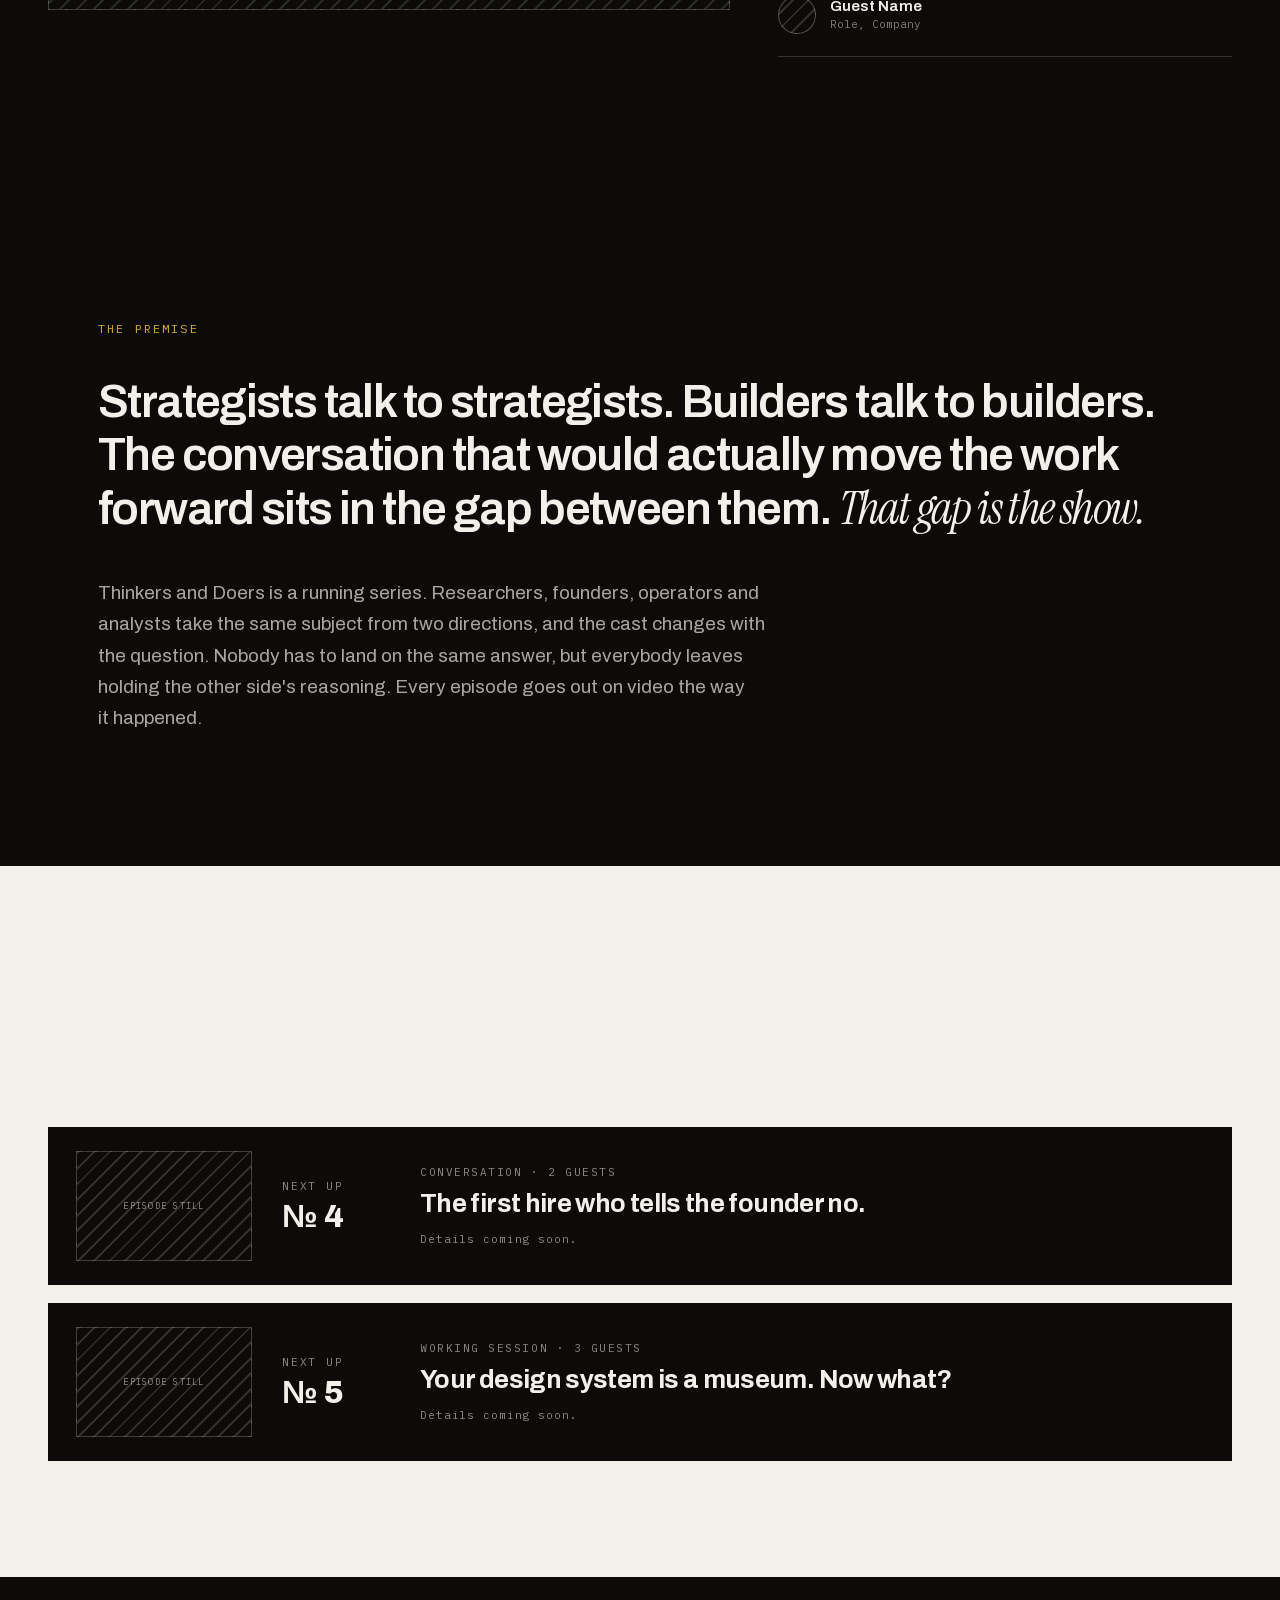
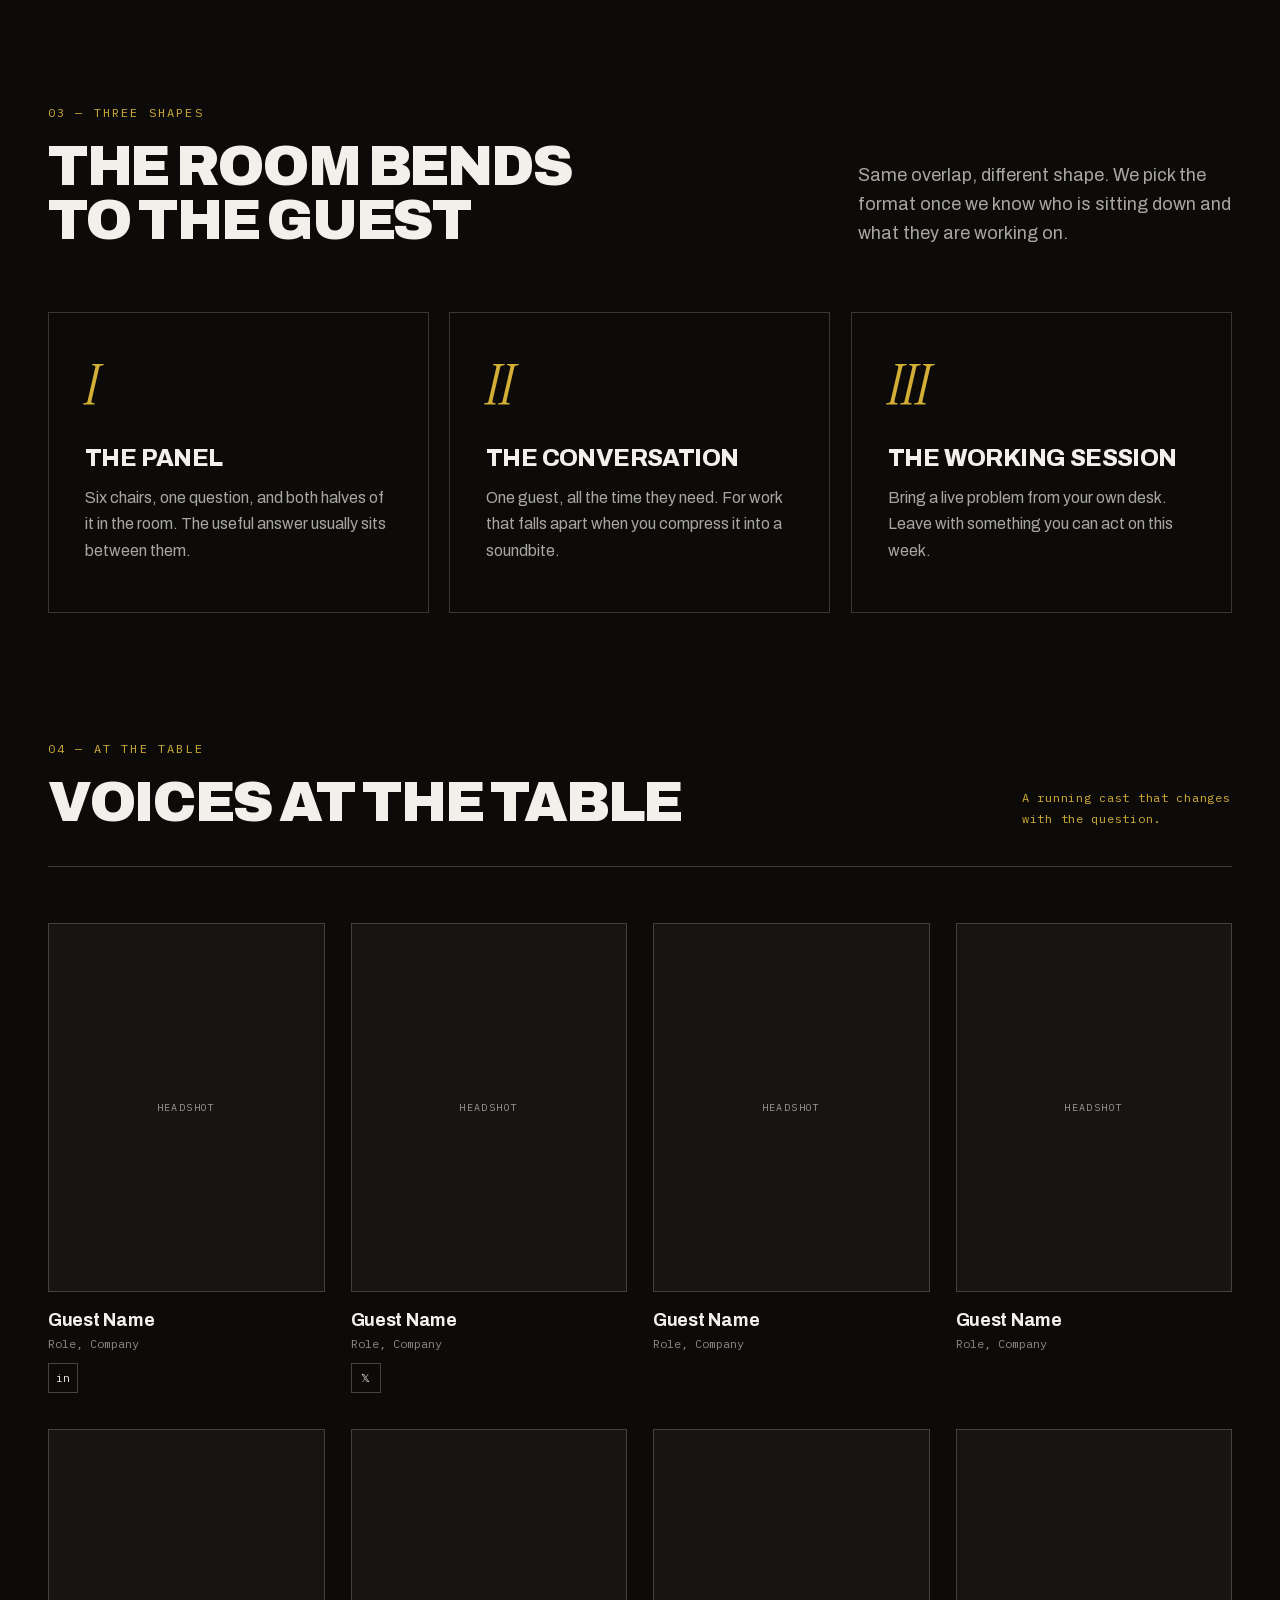
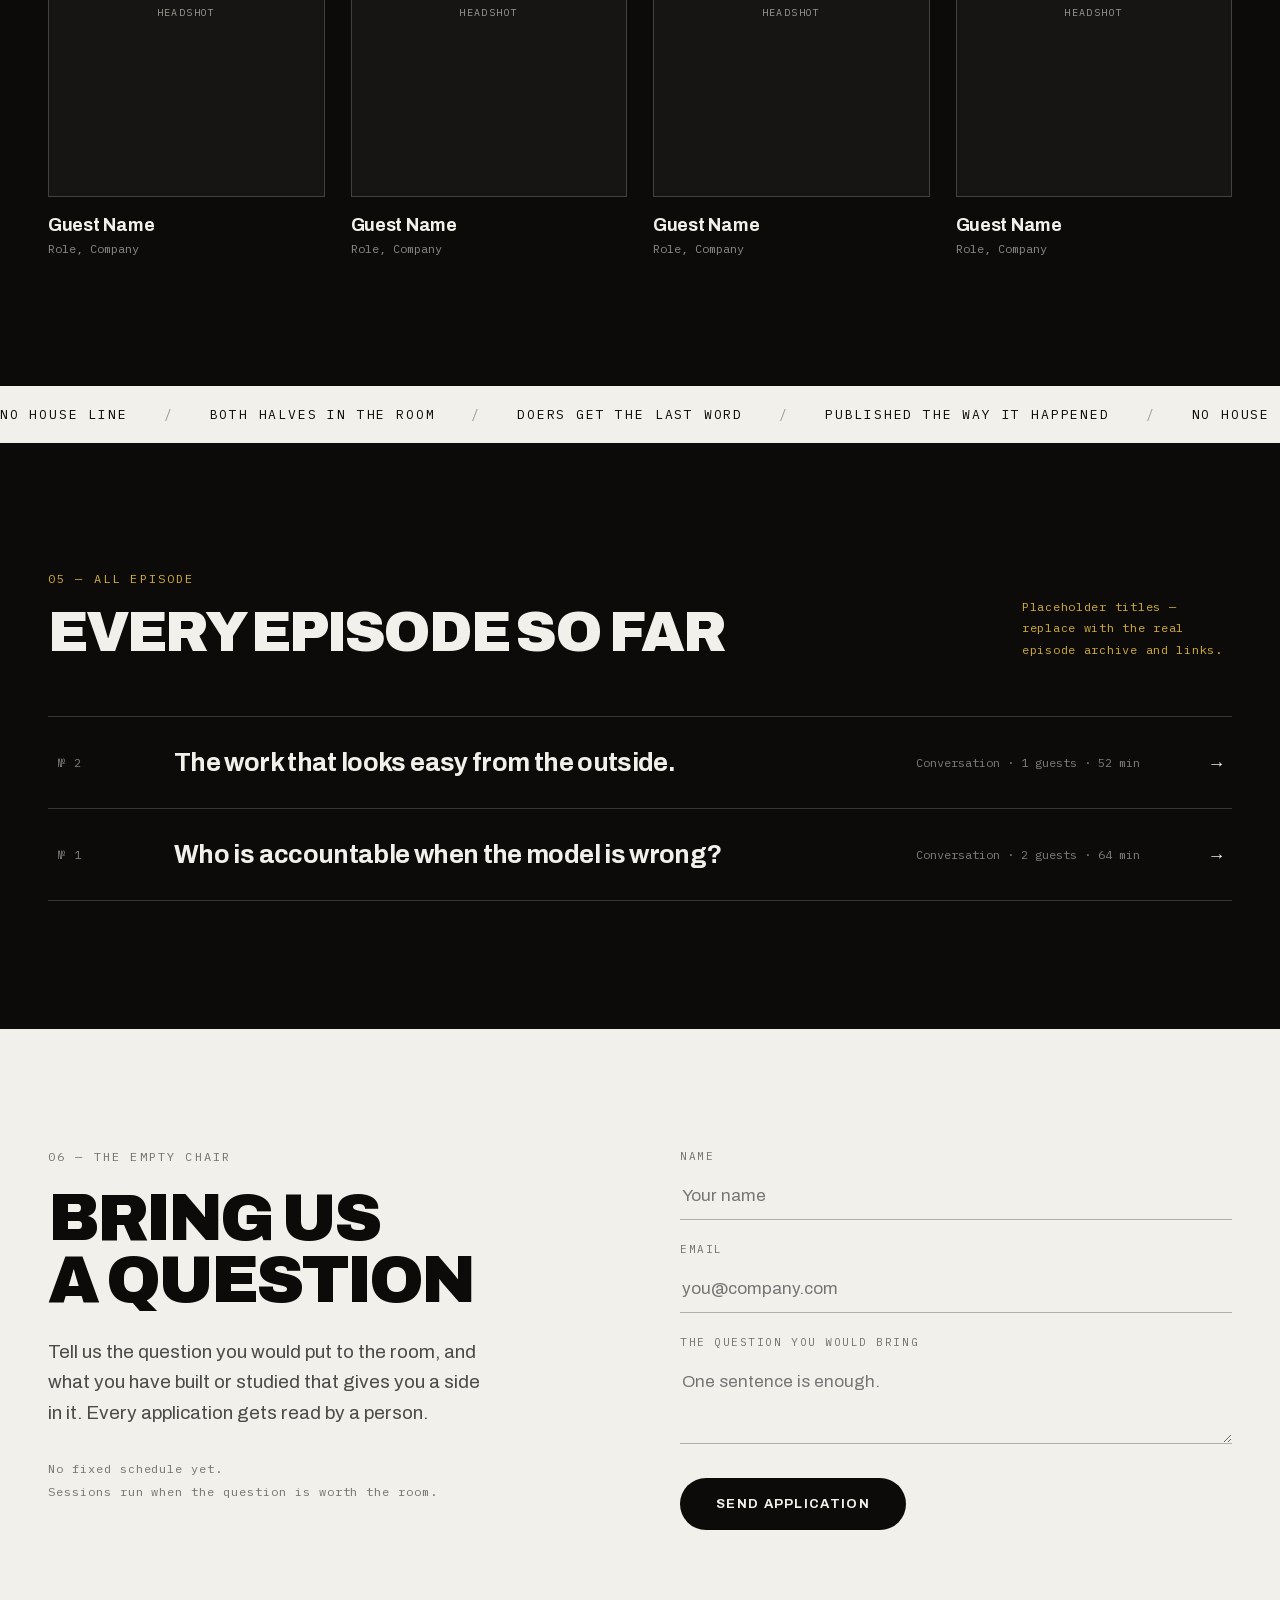
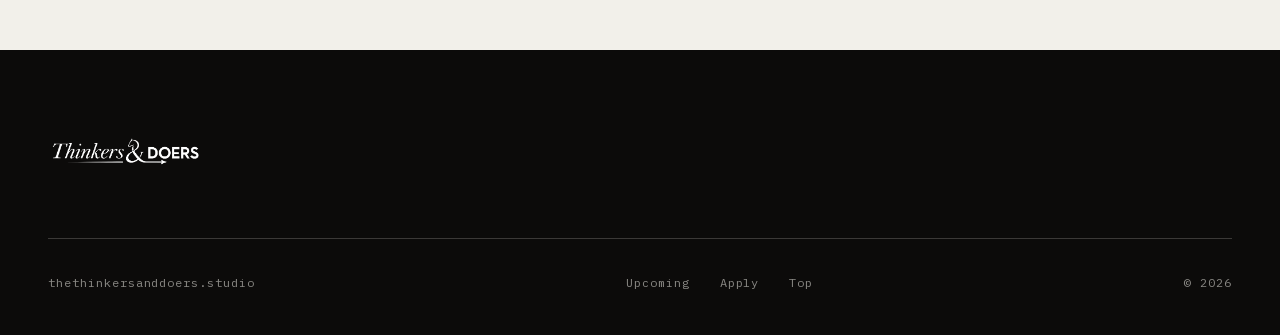
==== commit 86c9eff9: "Update index.html" ====
--- a/index.html
+++ b/index.html
@@ -666,7 +666,7 @@
 <section class="td-pad" id="sessions" style="padding: 128px 48px; max-width: 1360px; margin: 0 auto;">
 <div class="td-row" data-reveal="1" style="display: flex; align-items: flex-end; justify-content: space-between; gap: 32px; margin-bottom: 56px; opacity: 0; transform: translateY(20px); transition: opacity 800ms cubic-bezier(.2,.8,.2,1), transform 800ms cubic-bezier(.2,.8,.2,1);">
 <div>
-<div style="font-family: 'IBM Plex Mono', monospace; font-size: 12px; letter-spacing: 0.18em; text-transform: uppercase; color: #D4AF37; margin-bottom: 20px;">05 — Archive</div>
+<div style="font-family: 'IBM Plex Mono', monospace; font-size: 12px; letter-spacing: 0.18em; text-transform: uppercase; color: #D4AF37; margin-bottom: 20px;">05 — All episode</div>
 <h2 style="font-family: Archivo, sans-serif; font-weight: 900; font-size: clamp(34px, 4.4vw, 62px); line-height: 0.96; letter-spacing: -0.04em; margin: 0; text-transform: uppercase;">Every episode so far</h2>
 </div>
 <p style="font-family: 'IBM Plex Mono', monospace; font-size: 12px; letter-spacing: 0.06em; color: #D4AF37; margin: 0; max-width: 30ch; line-height: 1.8;">Placeholder titles — replace with the real episode archive and links.</p>
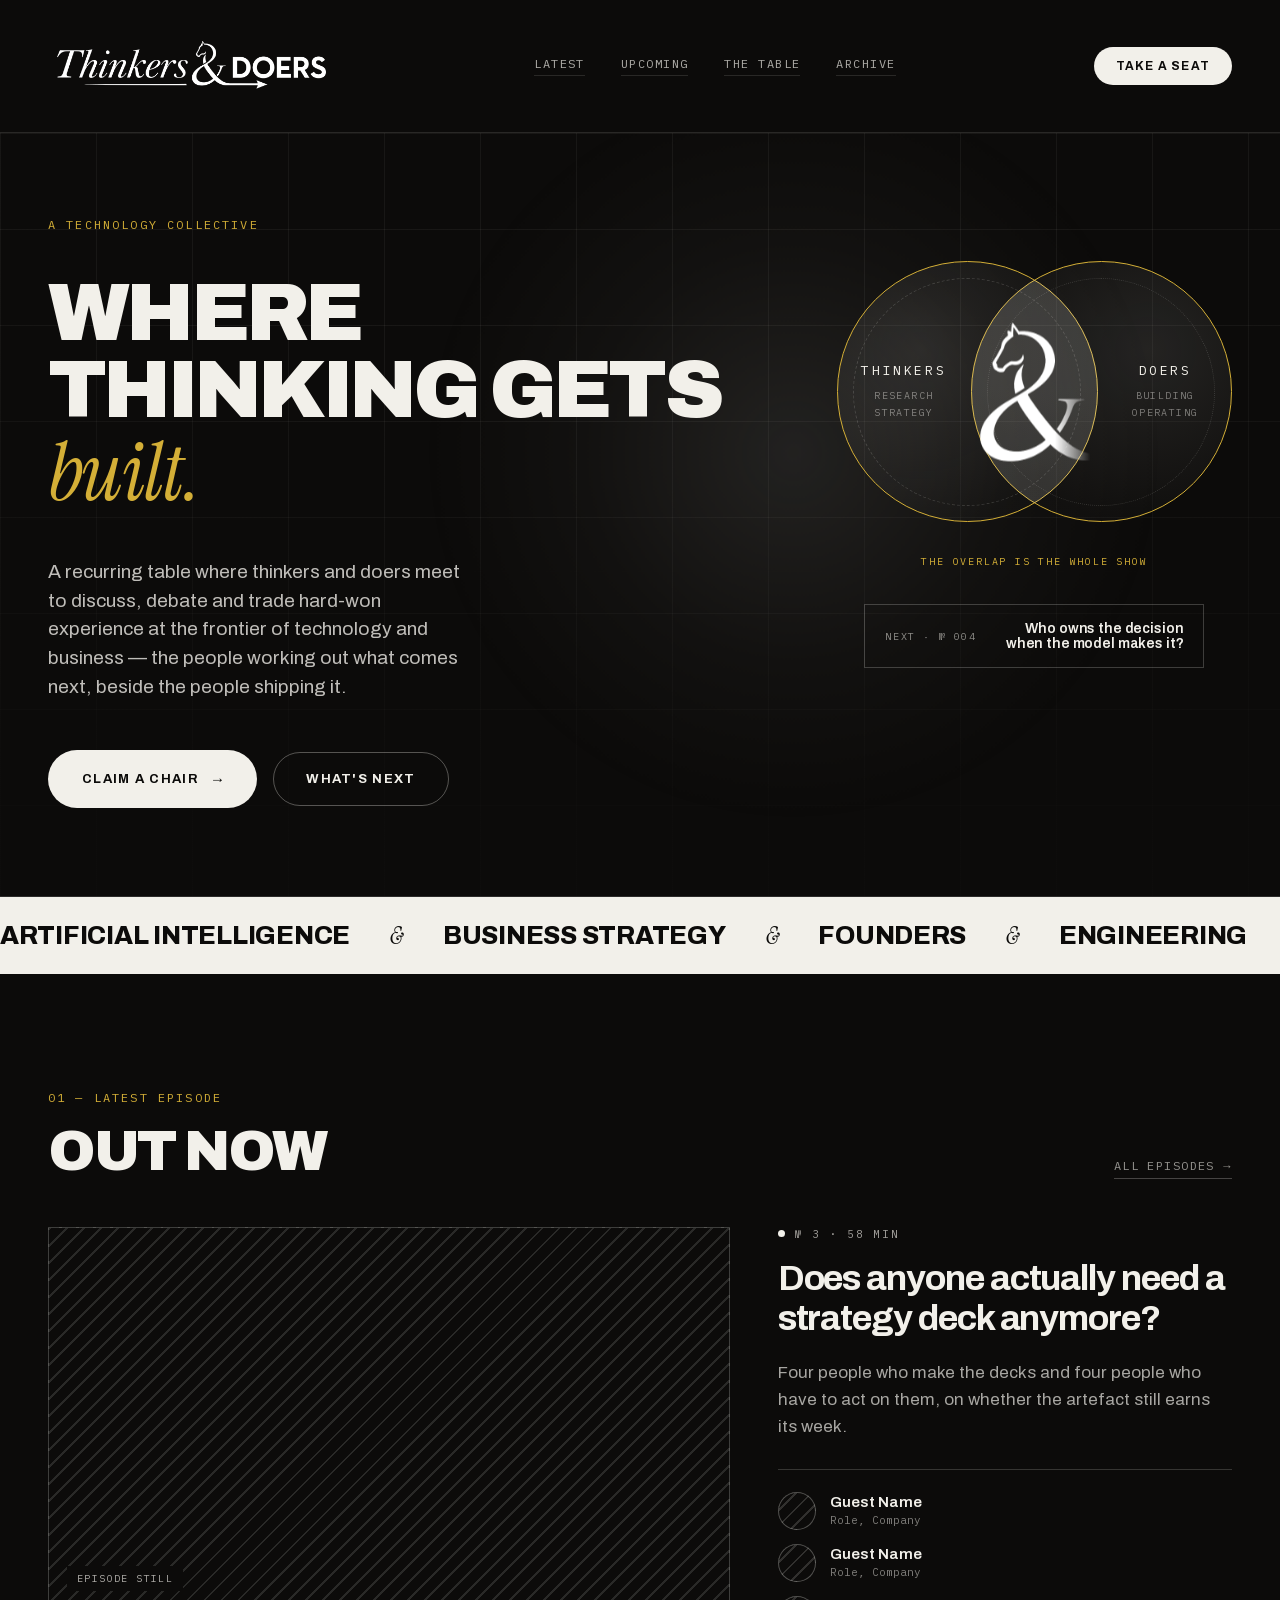
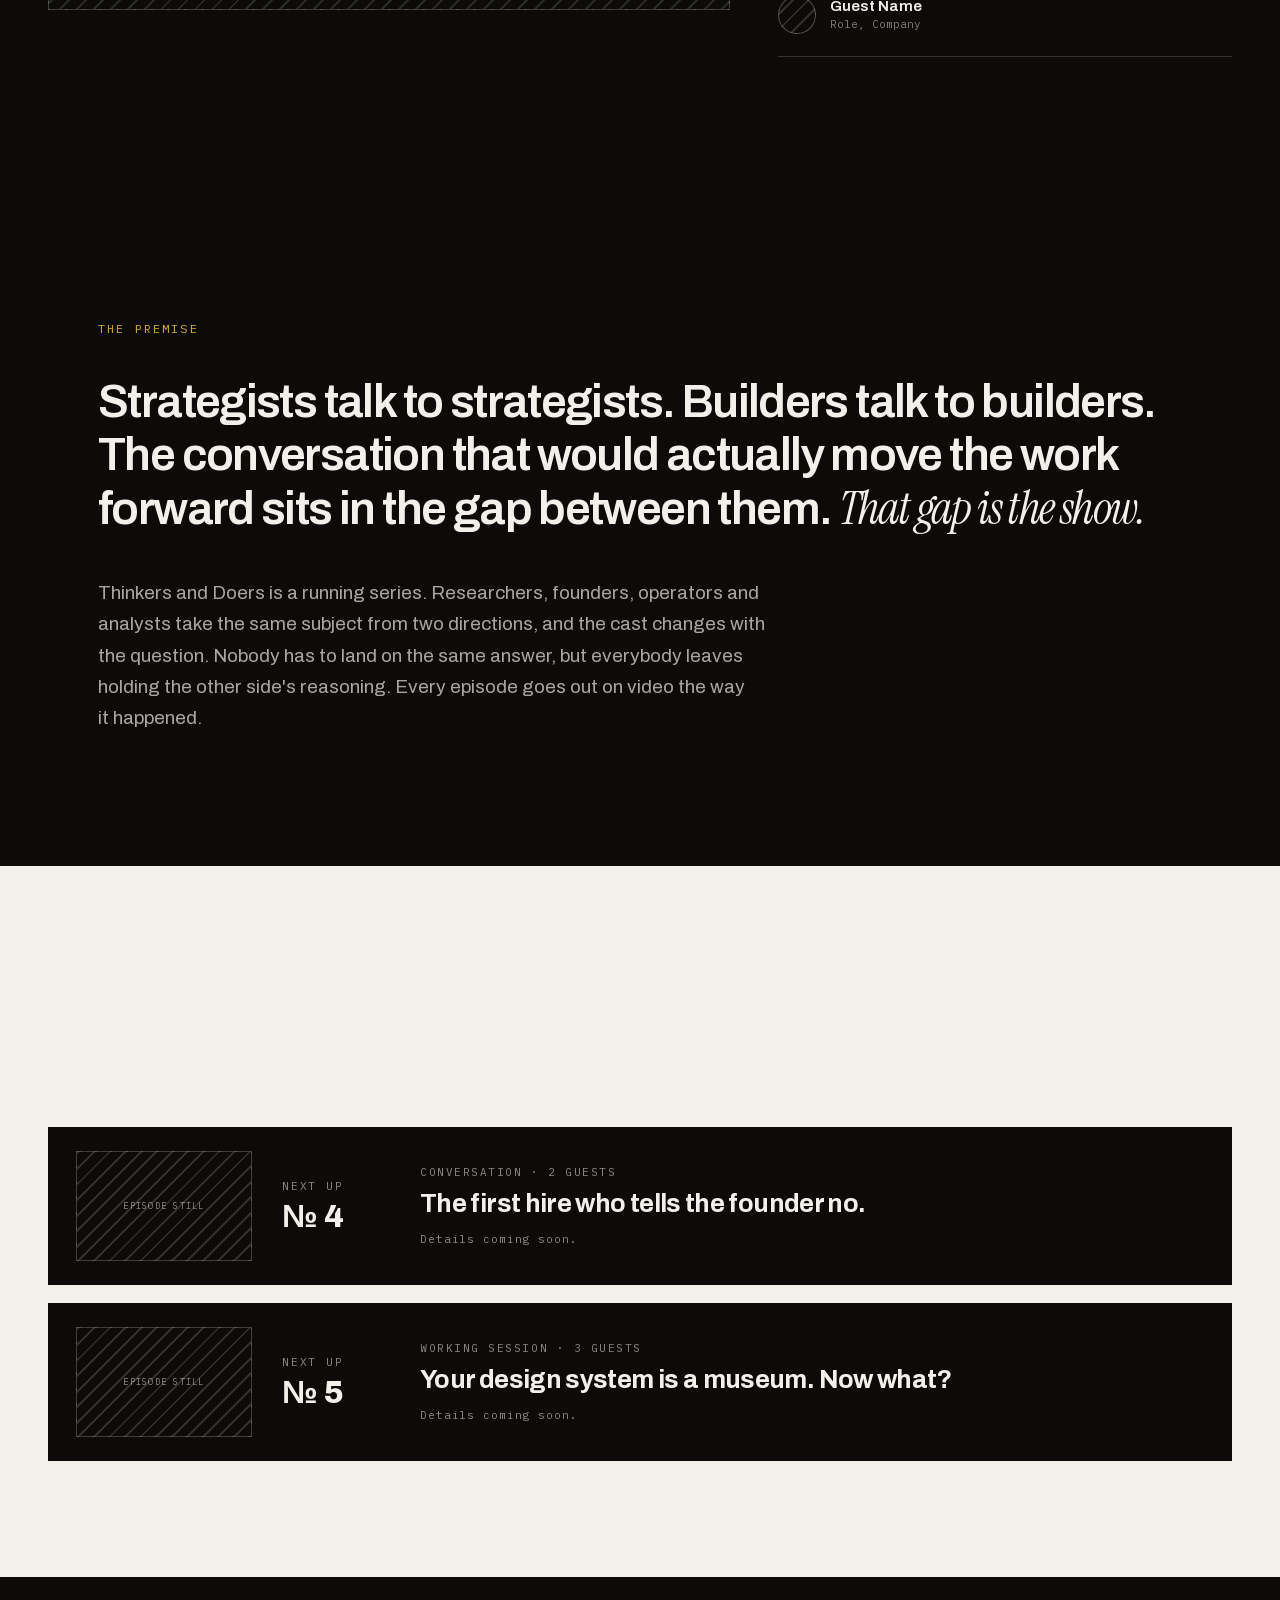
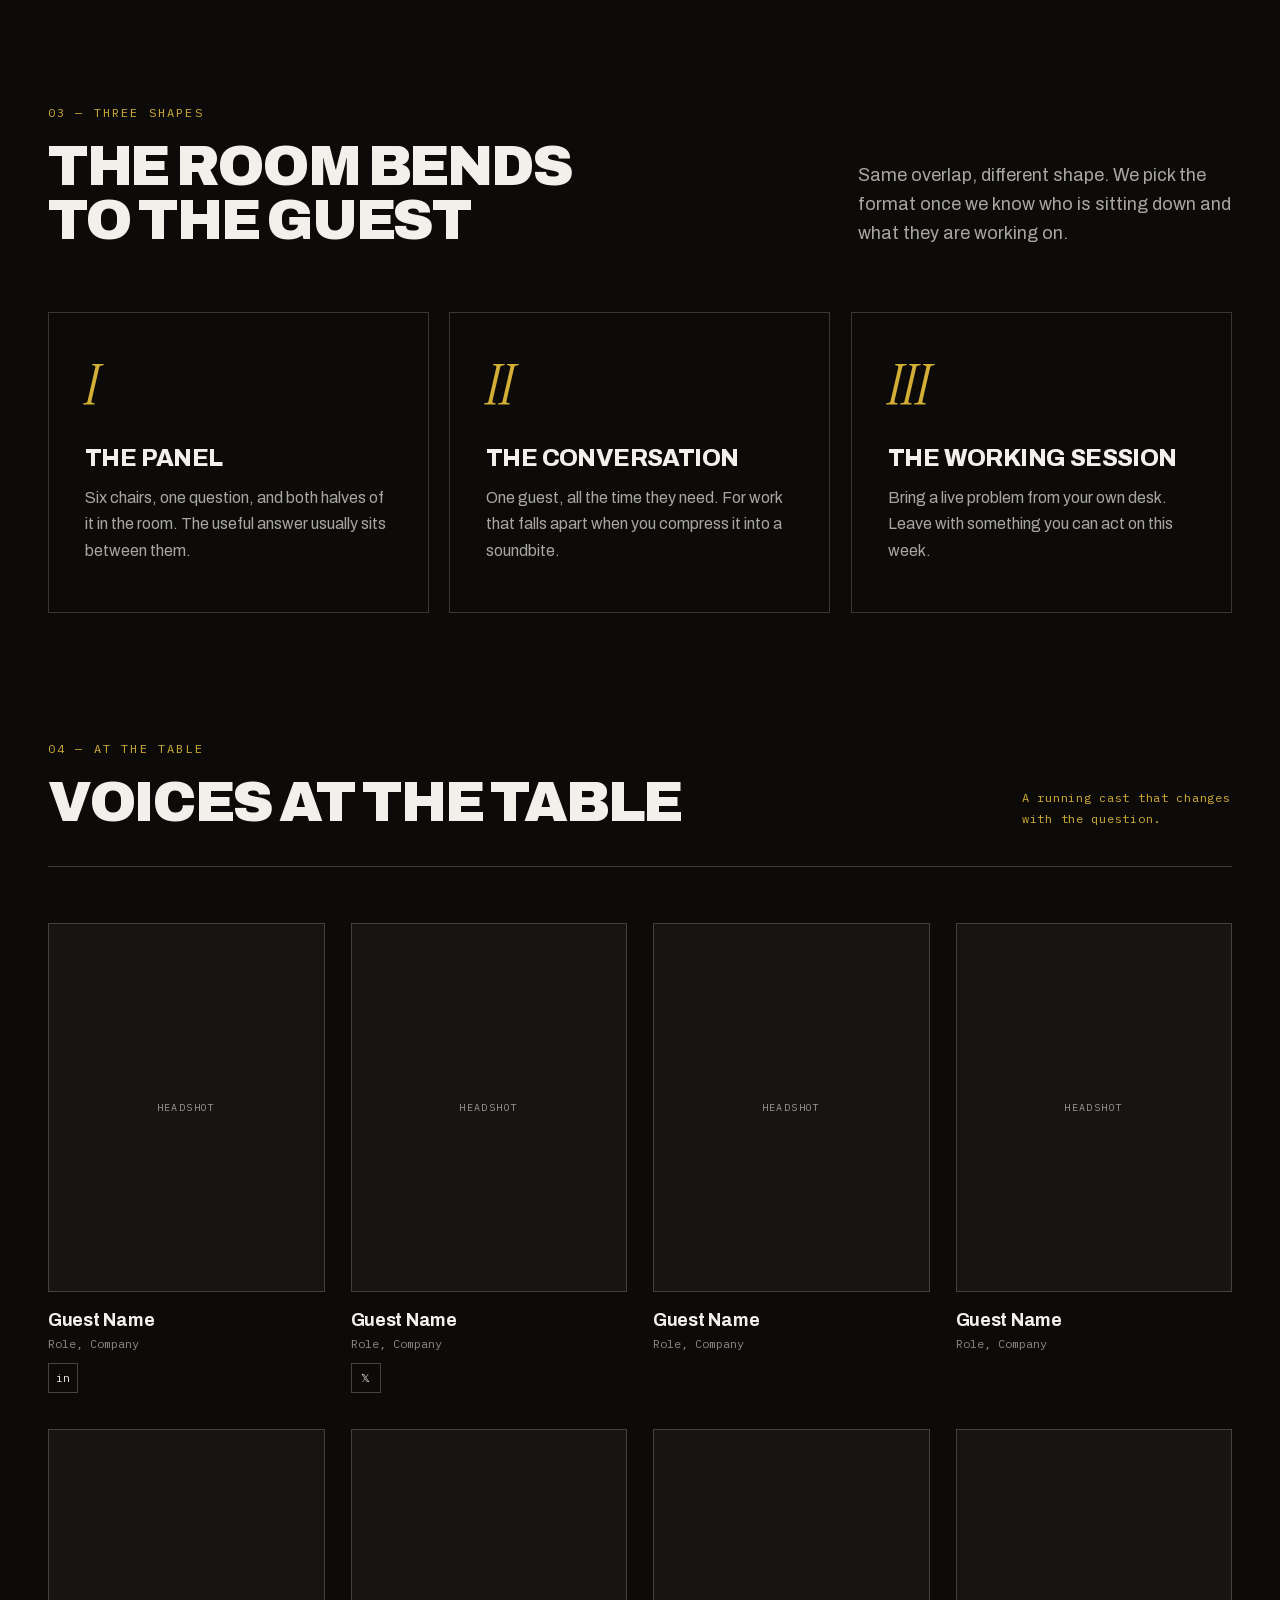
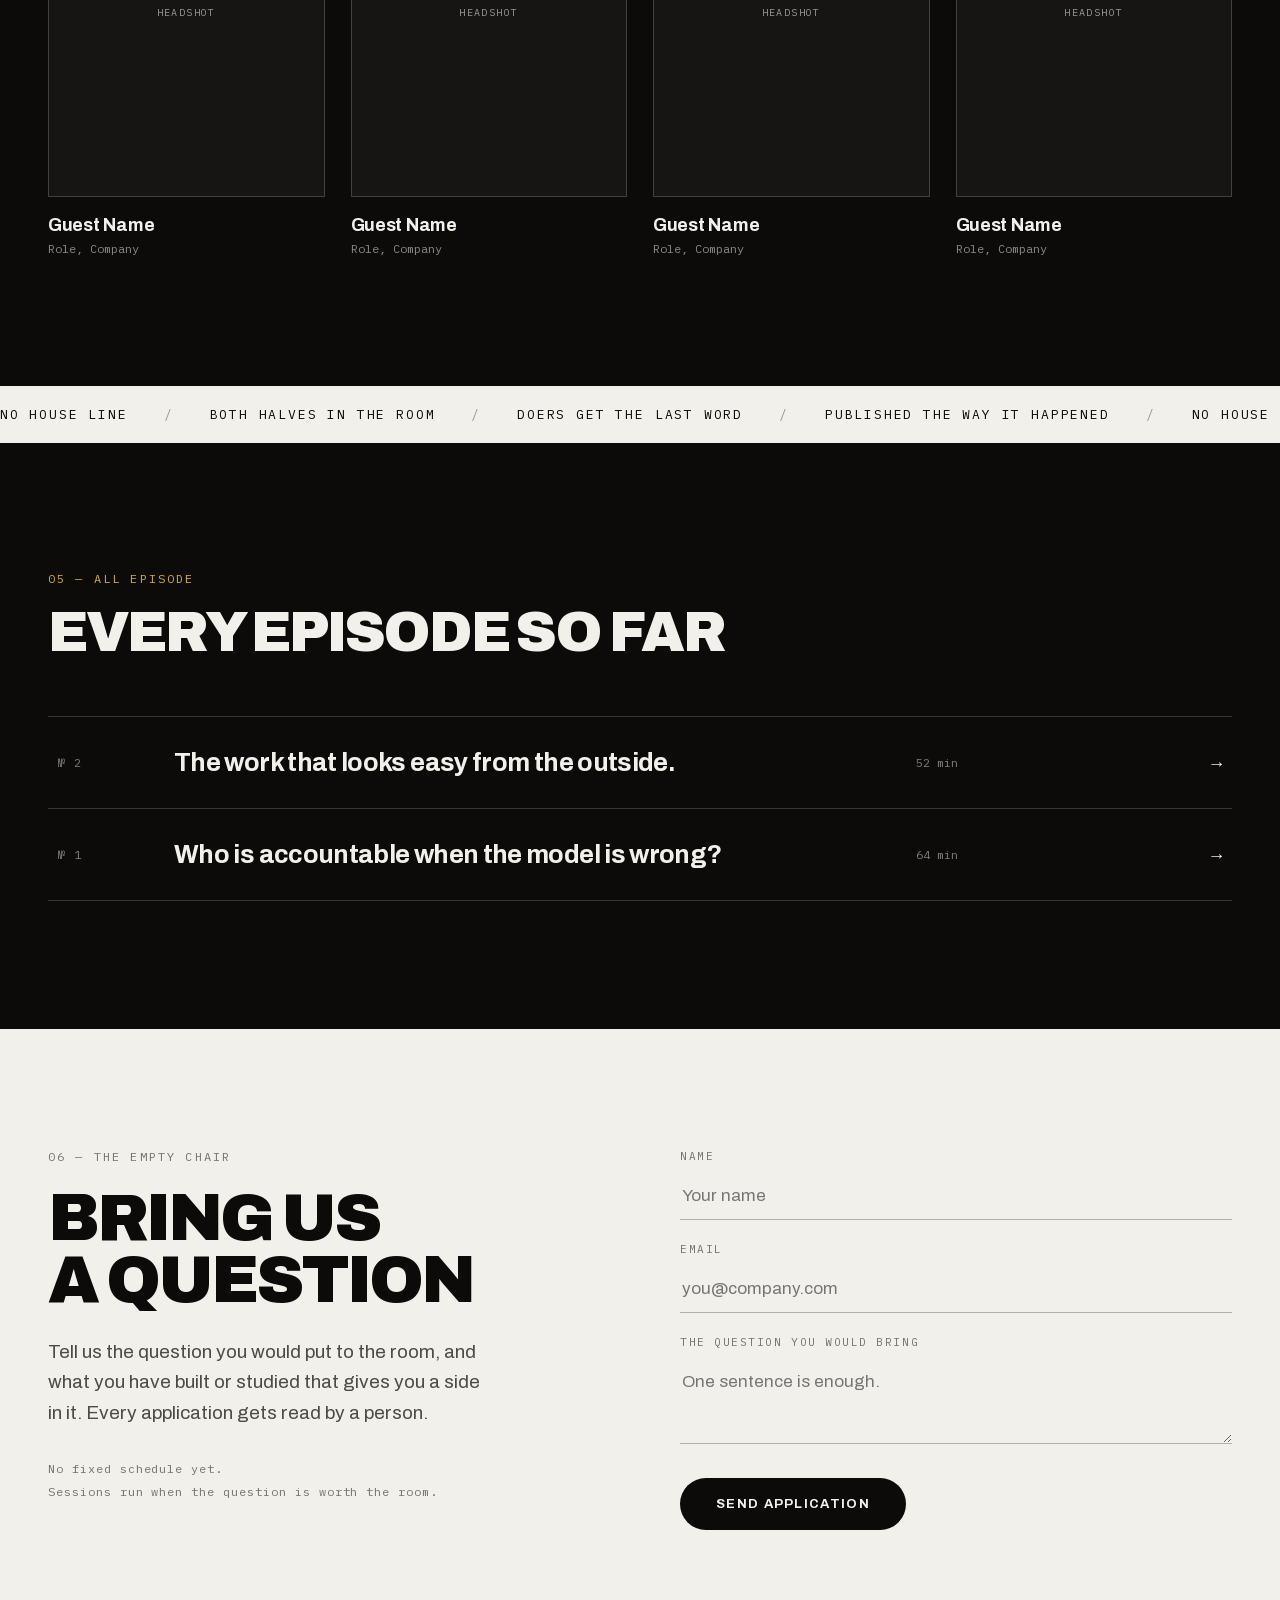
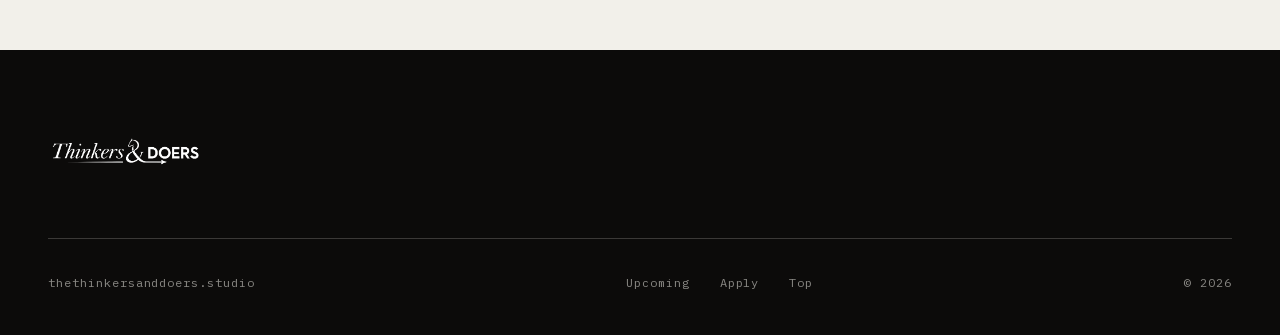
==== commit 3914fe2b: "Update index.html" ====
--- a/index.html
+++ b/index.html
@@ -669,7 +669,7 @@
 <div style="font-family: 'IBM Plex Mono', monospace; font-size: 12px; letter-spacing: 0.18em; text-transform: uppercase; color: #D4AF37; margin-bottom: 20px;">05 — All episode</div>
 <h2 style="font-family: Archivo, sans-serif; font-weight: 900; font-size: clamp(34px, 4.4vw, 62px); line-height: 0.96; letter-spacing: -0.04em; margin: 0; text-transform: uppercase;">Every episode so far</h2>
 </div>
-<p style="font-family: 'IBM Plex Mono', monospace; font-size: 12px; letter-spacing: 0.06em; color: #D4AF37; margin: 0; max-width: 30ch; line-height: 1.8;">Placeholder titles — replace with the real episode archive and links.</p>
+
 </div>
 <div id="archive-list" style="border-top: 1px solid rgba(242,240,234,0.18);"></div>
 </section>
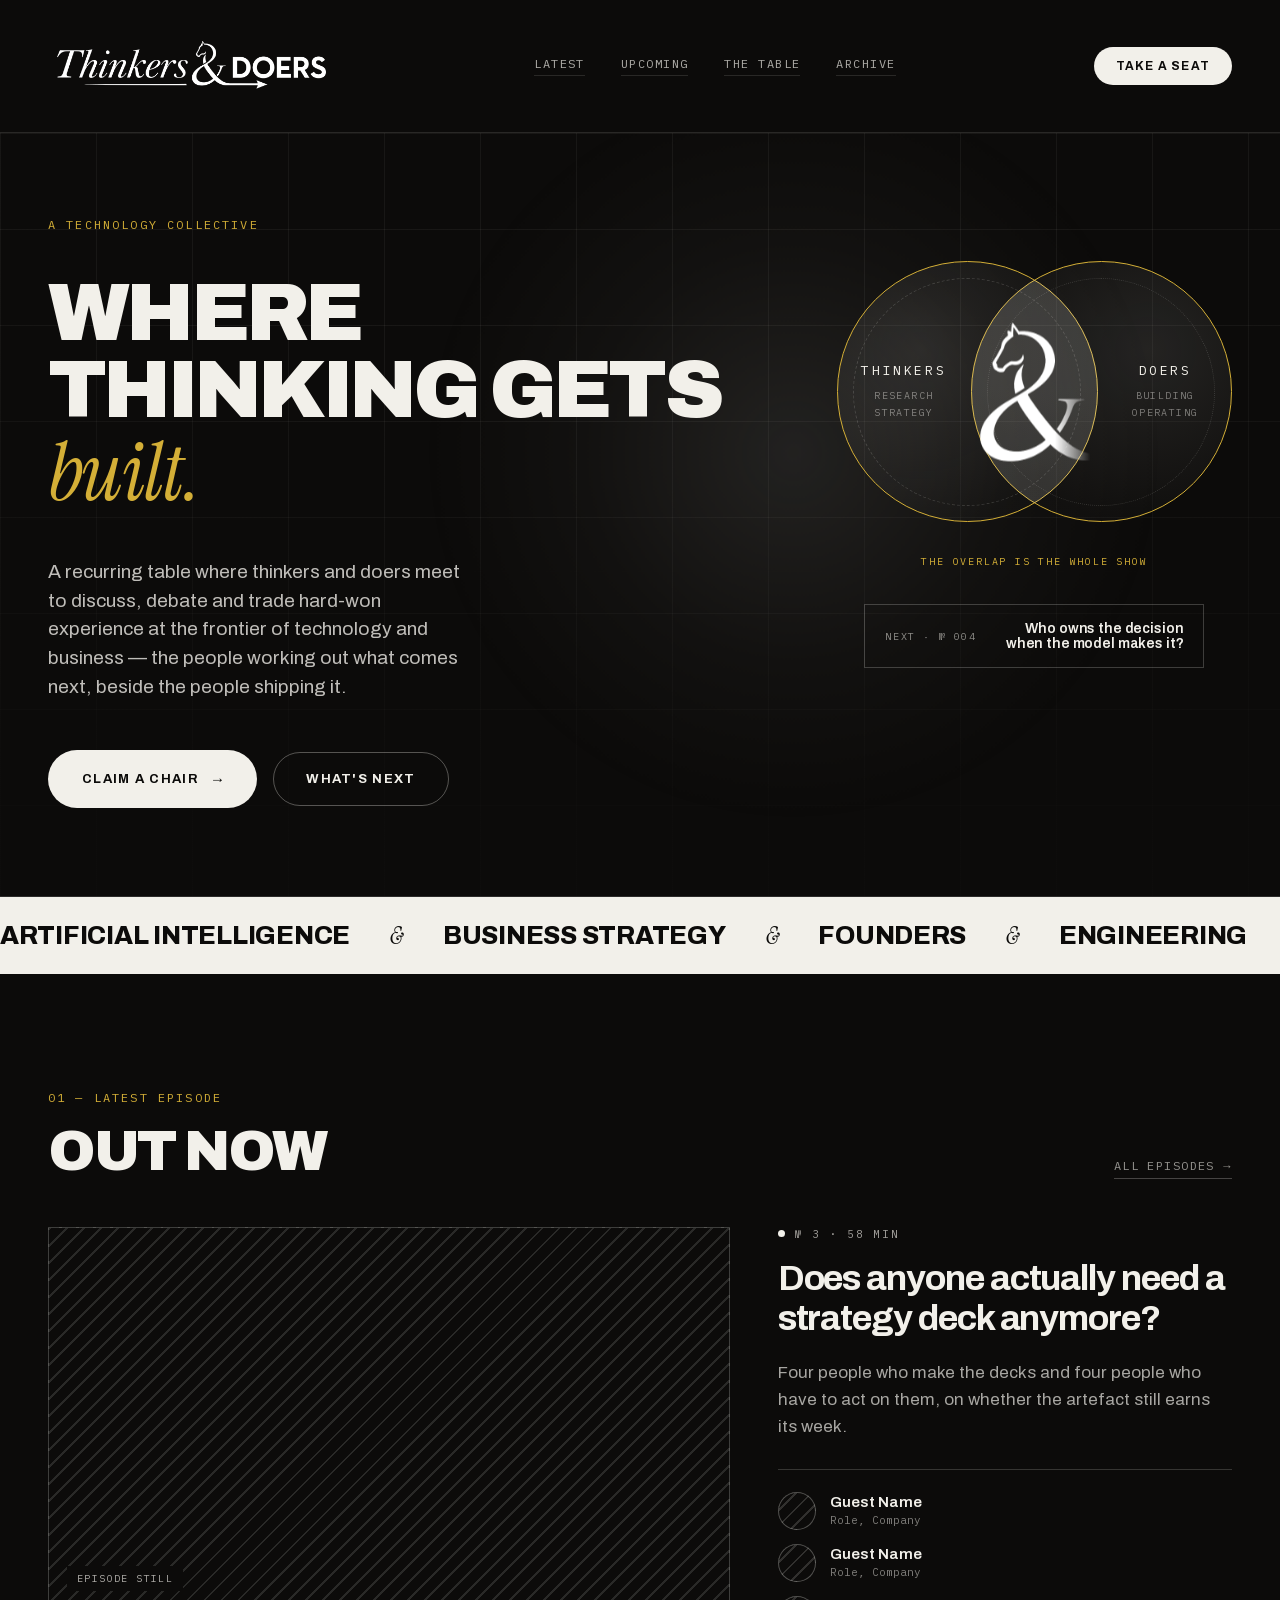
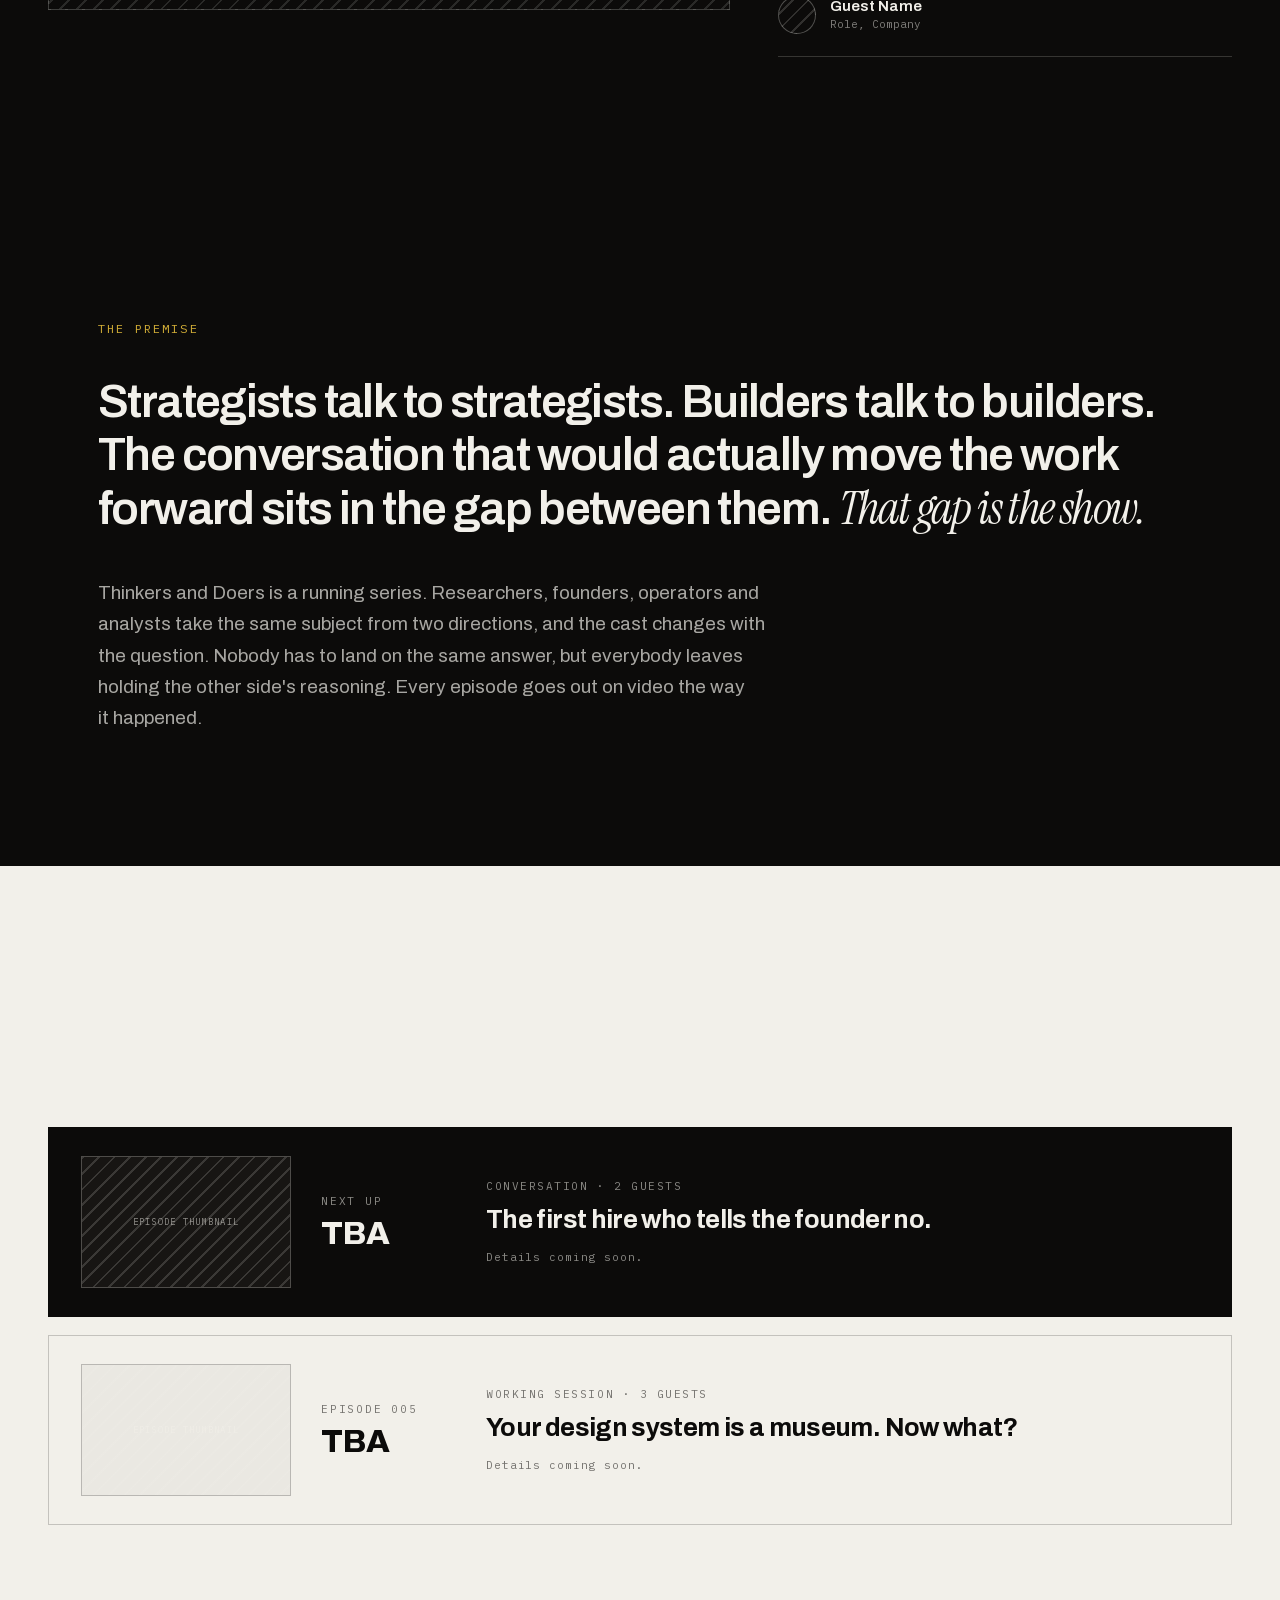
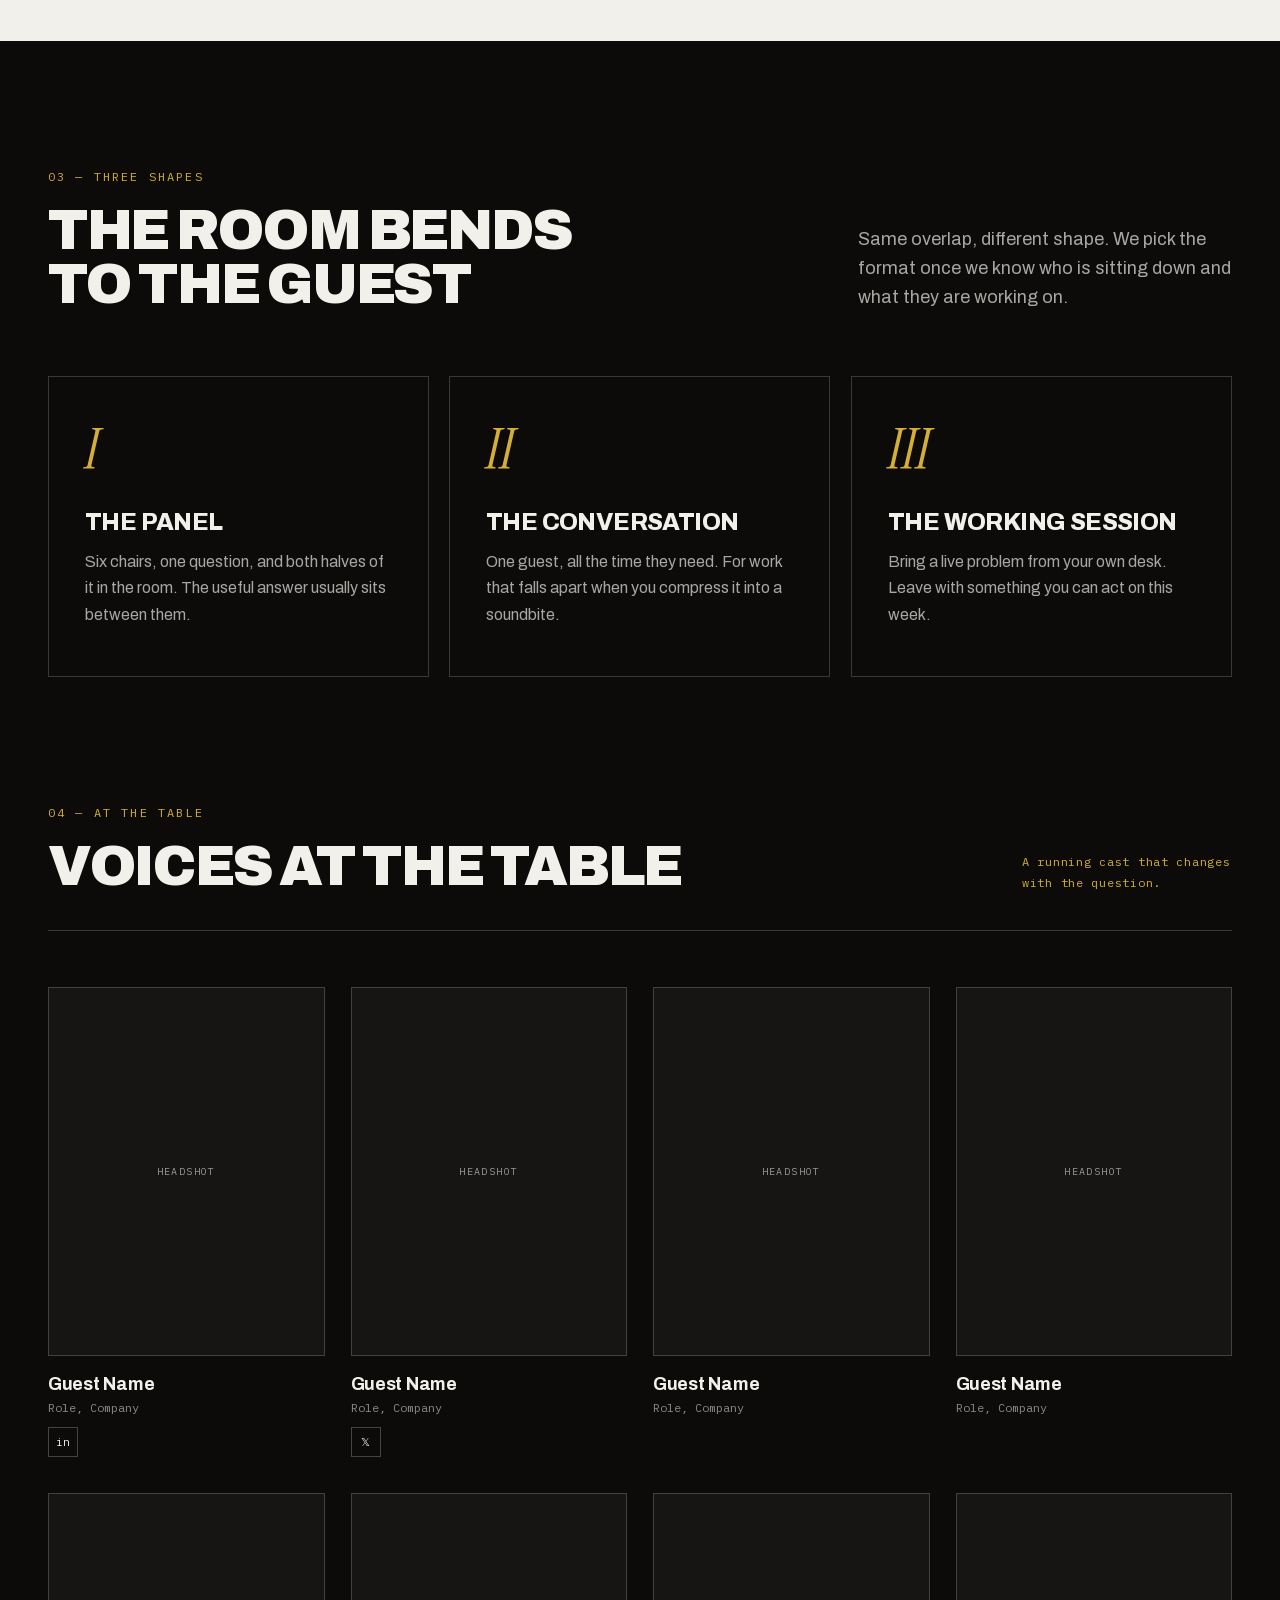
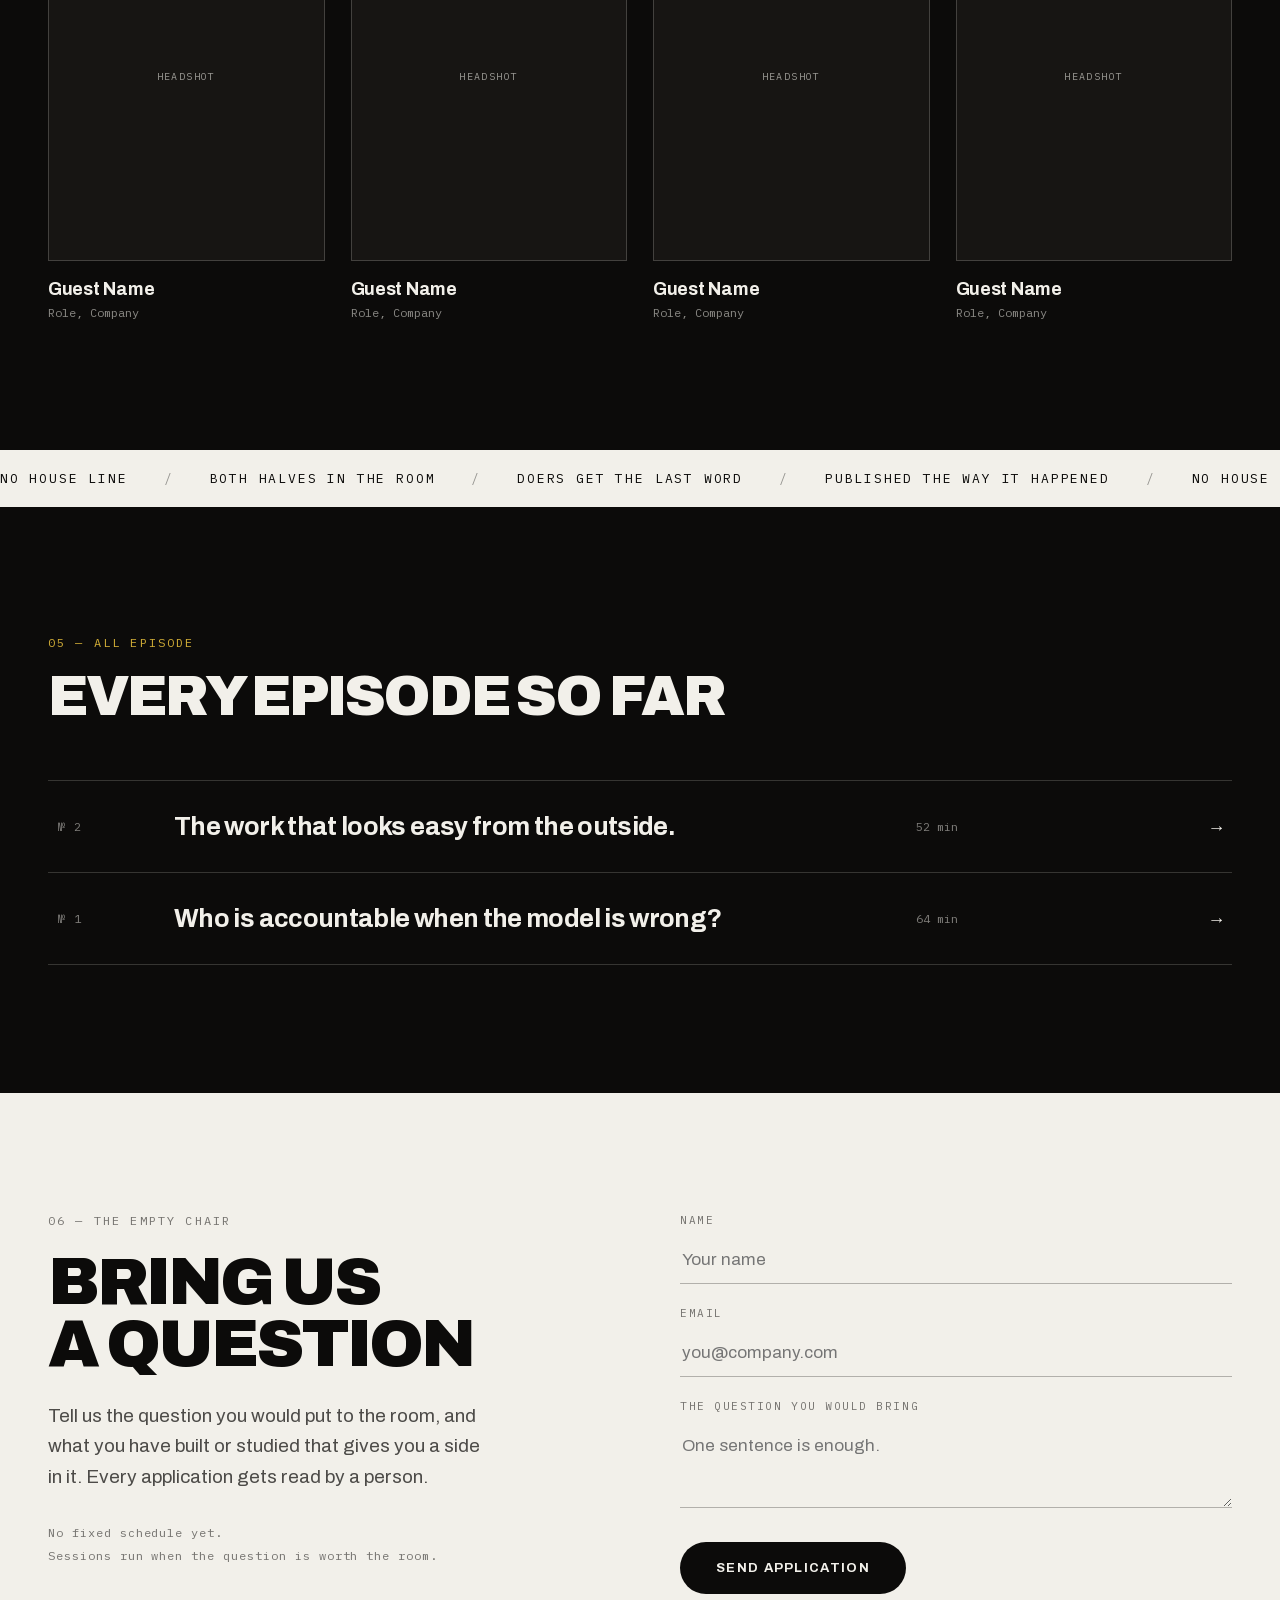
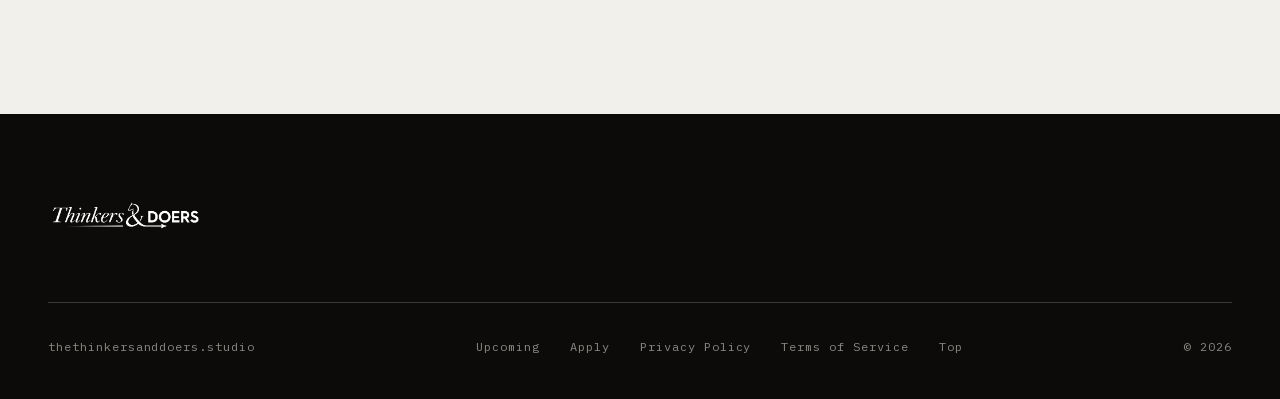
==== commit 62d82dd6: "Update index.html" ====
--- a/index.html
+++ b/index.html
@@ -1,3 +1,4 @@
+
 
 <!DOCTYPE html>
 
@@ -743,9 +744,11 @@
 <img alt="Thinkers &amp; Doers" src="assets/d947795f-b43b-48bf-98f6-3fd91f09ae58.png" style="height: 52px; width: auto; filter: invert(1); display: block; margin-bottom: 60px;"/>
 <div class="td-row" style="display: flex; align-items: flex-end; justify-content: space-between; gap: 32px; padding-top: 36px; border-top: 1px solid rgba(242,240,234,0.2); font-family: 'IBM Plex Mono', monospace; font-size: 12px; letter-spacing: 0.08em; color: rgba(242,240,234,0.55);">
 <span>thethinkersanddoers.studio</span>
-<div style="display: flex; gap: 30px;">
+<div style="display: flex; gap: 30px; flex-wrap: wrap;">
 <a href="#upcoming" style="transition: color 250ms ease;">Upcoming</a>
 <a href="#apply" style="transition: color 250ms ease;">Apply</a>
+<a href="privacy-policy.html" style="transition: color 250ms ease;">Privacy Policy</a>
+<a href="terms.html" style="transition: color 250ms ease;">Terms of Service</a>
 <a href="#top" style="transition: color 250ms ease;">Top</a>
 </div>
 <span>© 2026</span>
